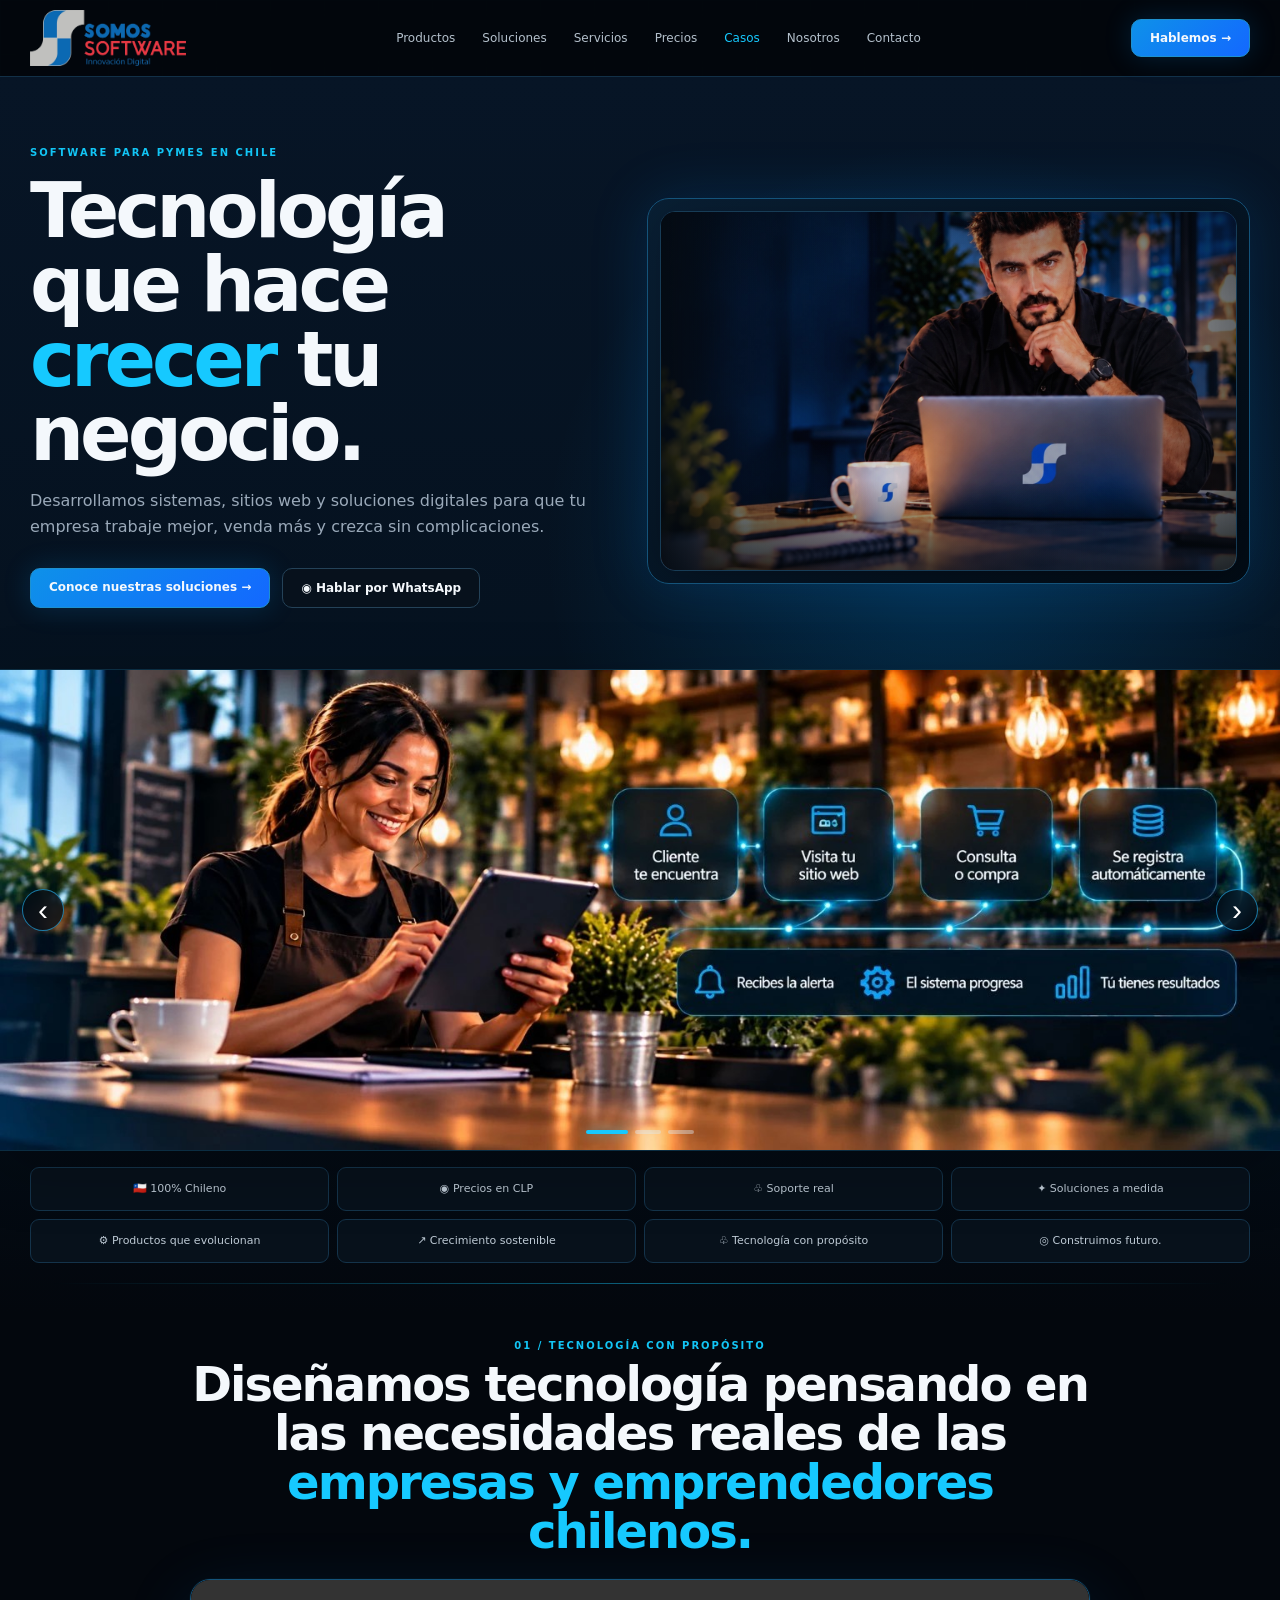
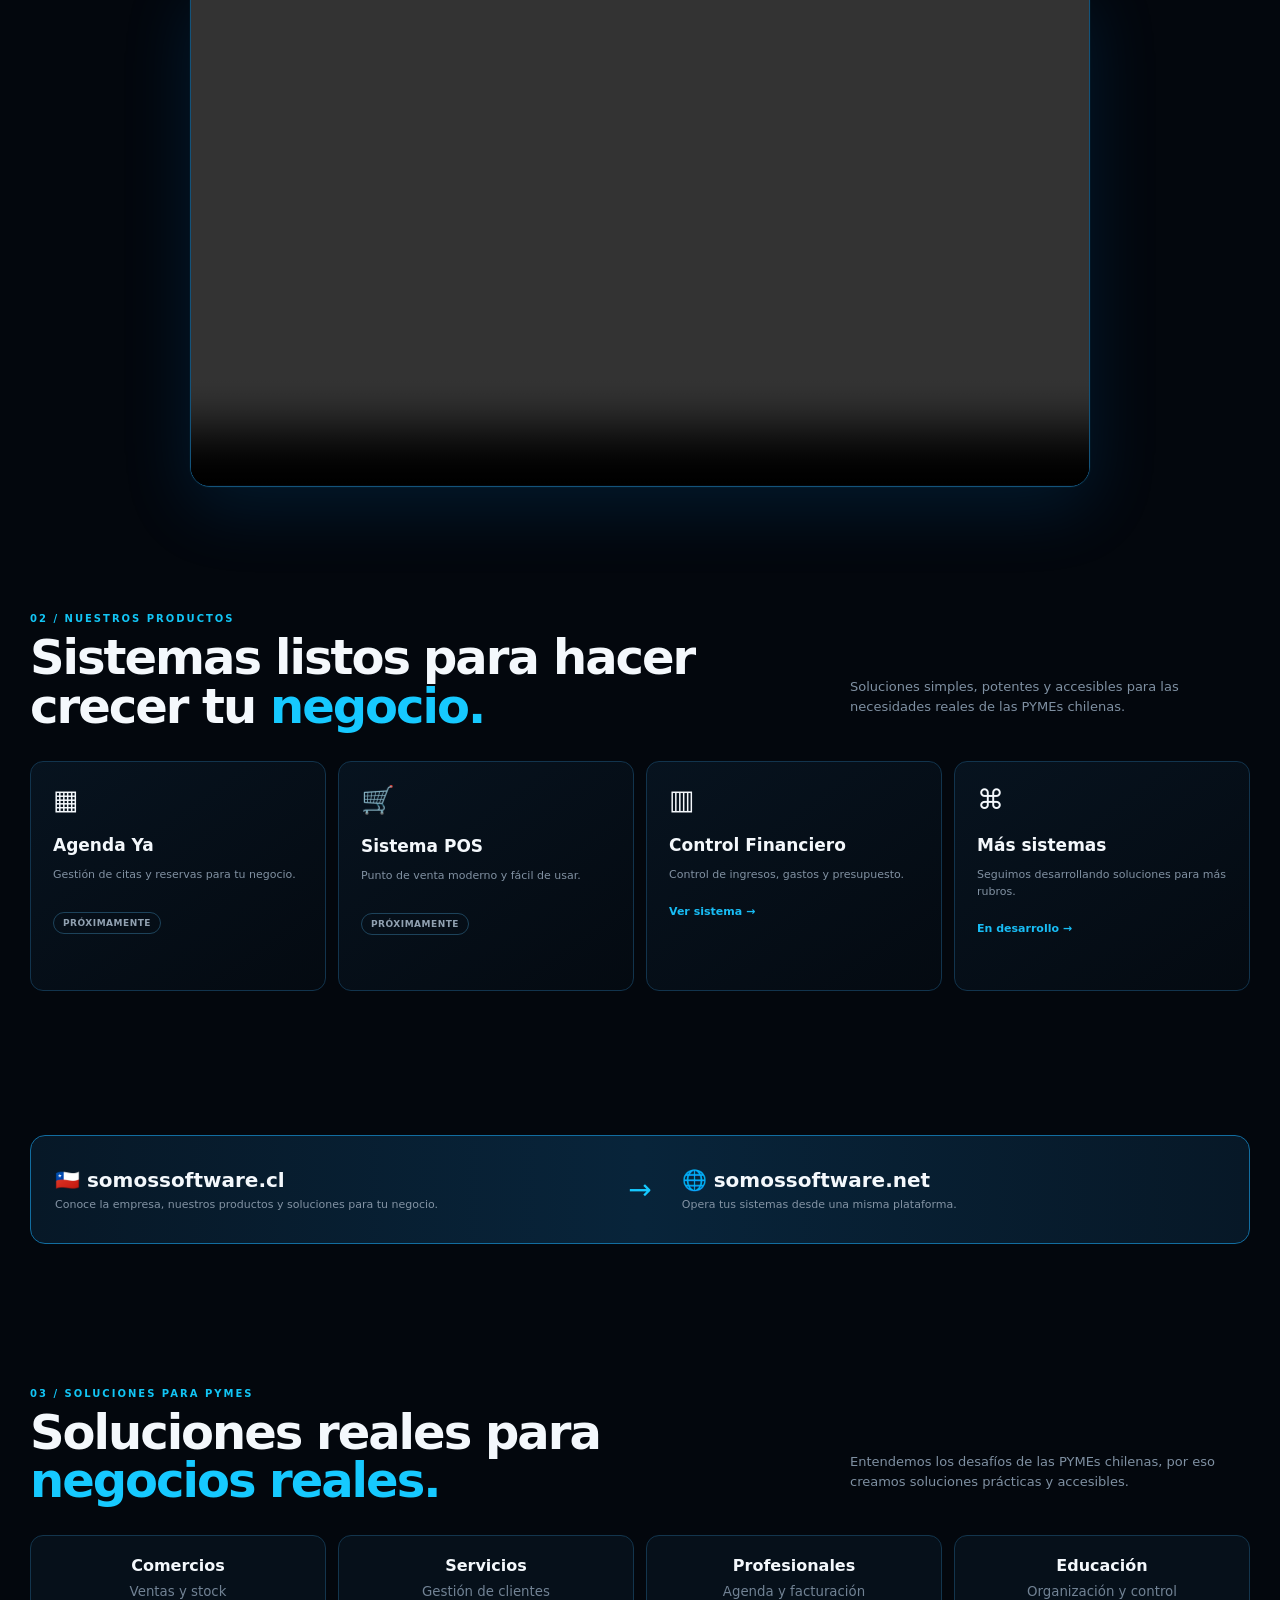
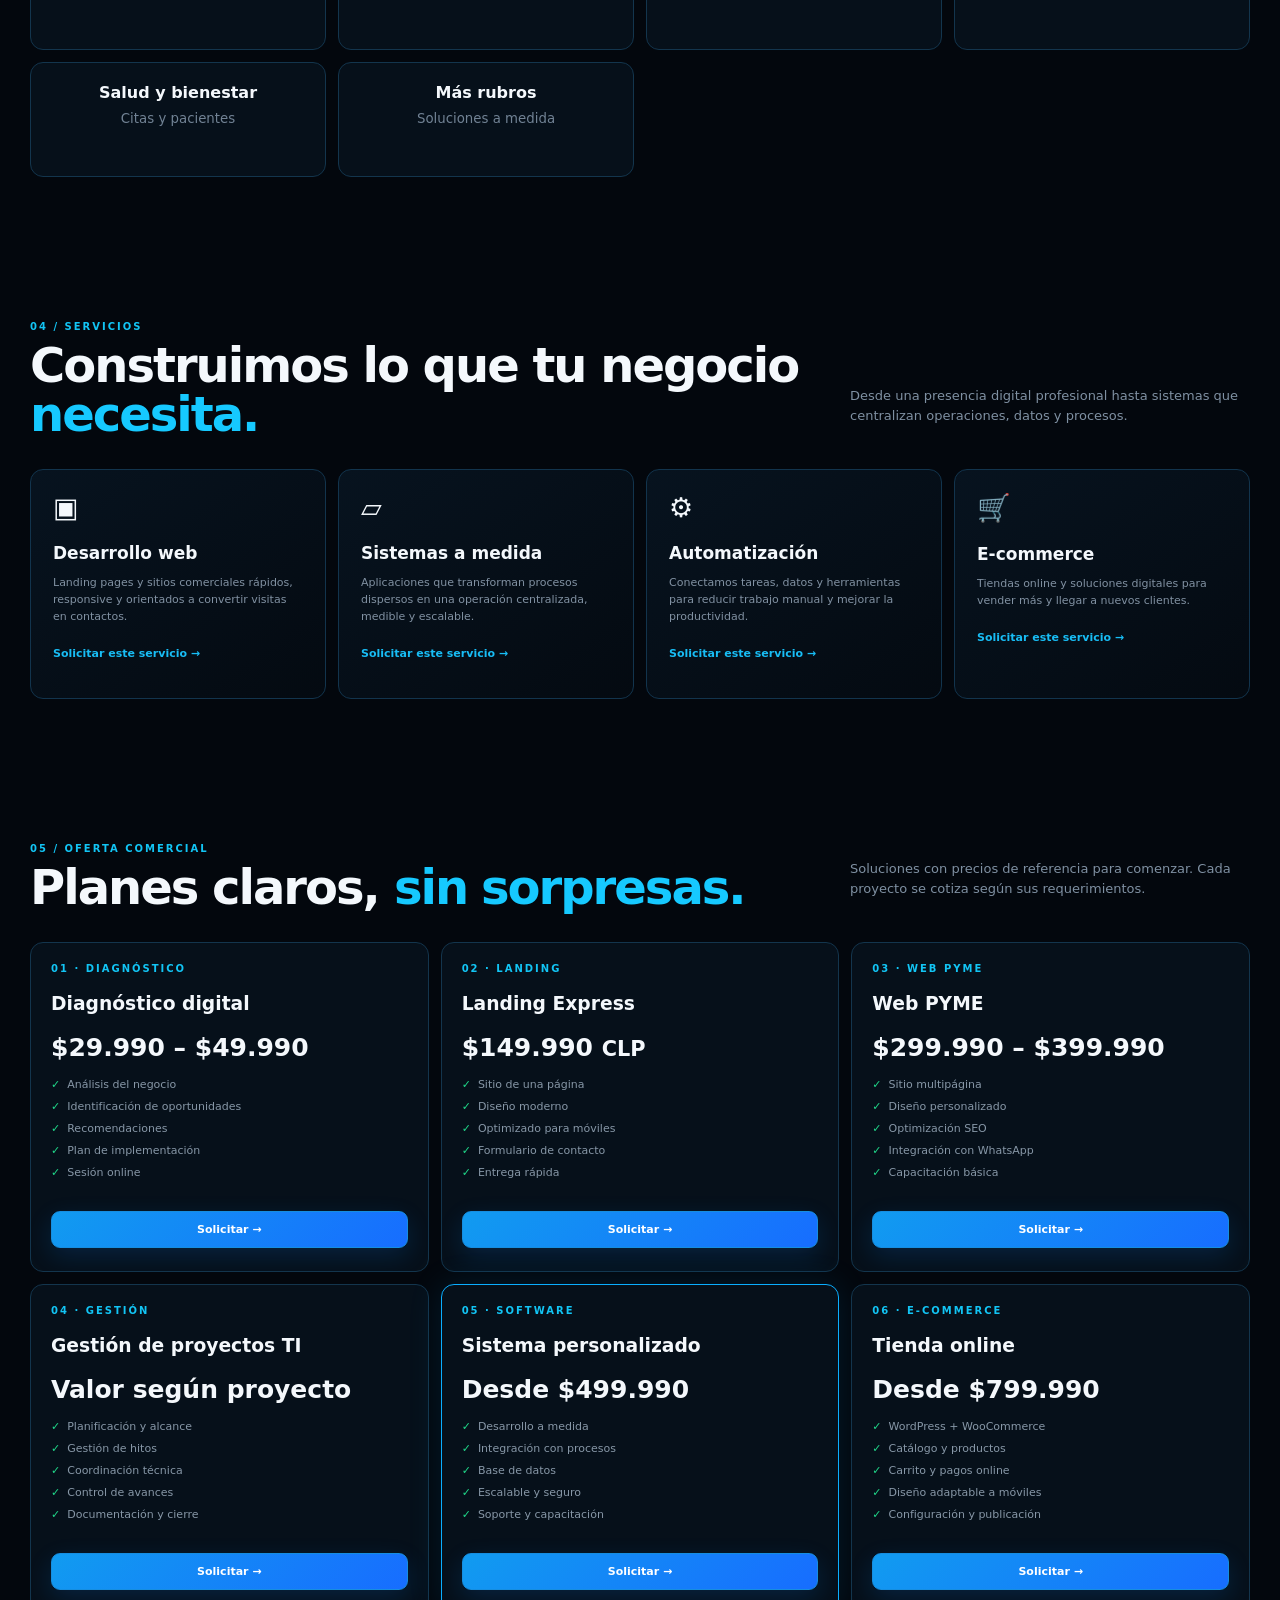
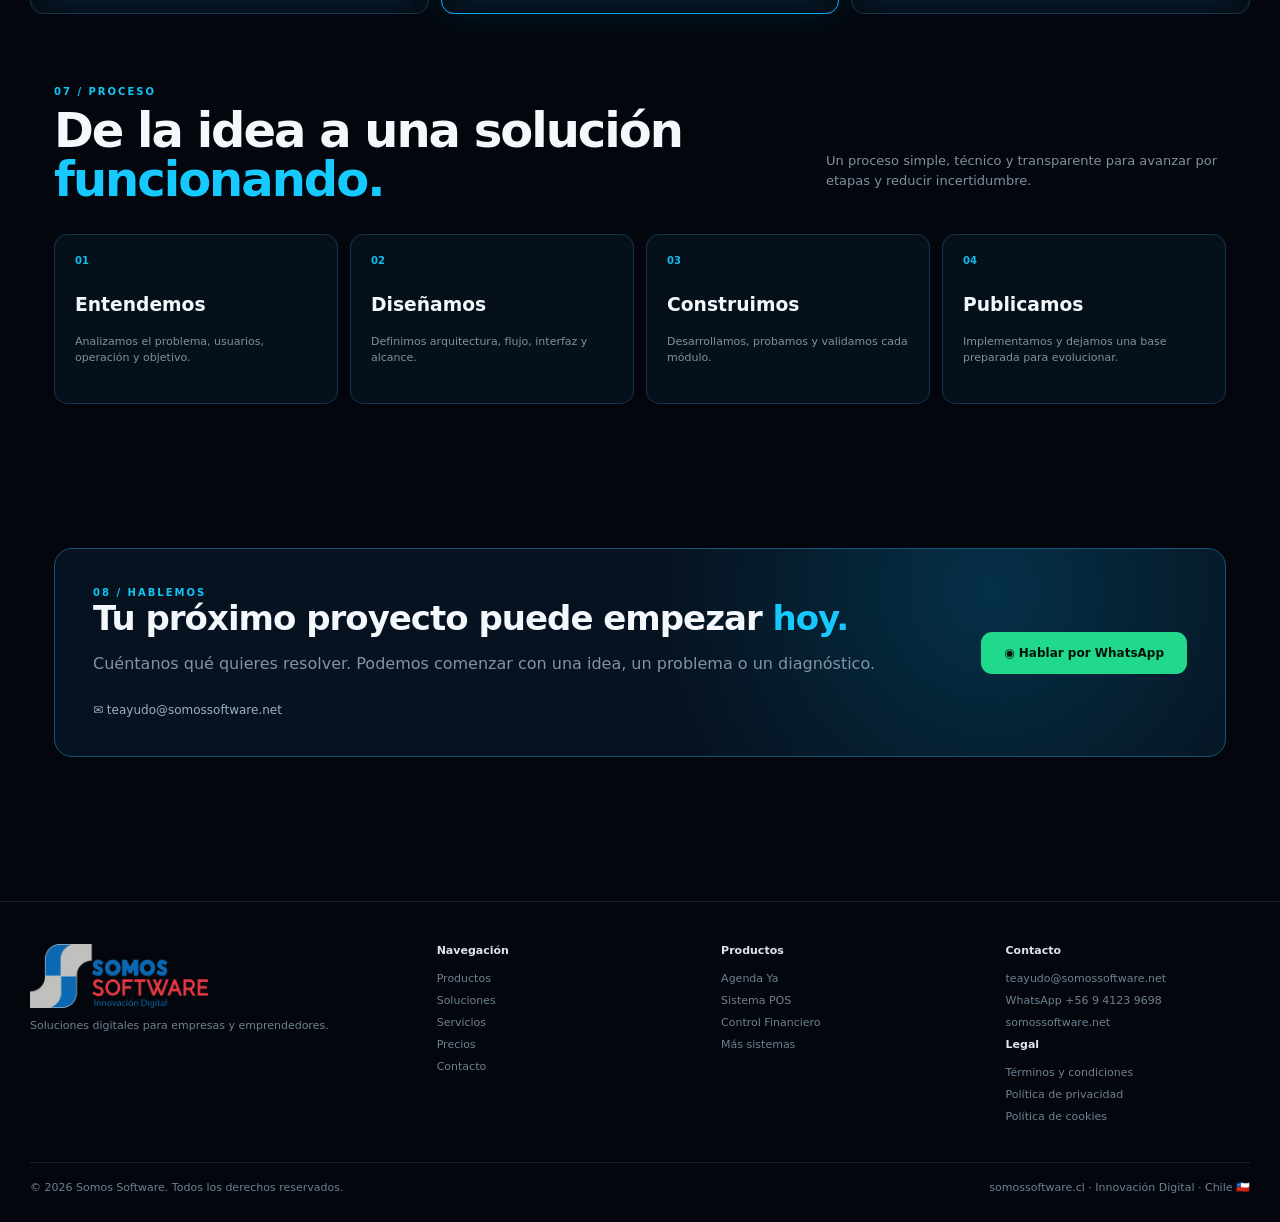
==== index.html @ 8bc07c92 "18" ====
<!doctype html>
<html lang="es">
<head>
<meta charset="utf-8">
<meta name="viewport" content="width=device-width,initial-scale=1">
<meta name="description" content="Somos Software Chile. Soluciones digitales, sistemas, desarrollo web y software a medida para PYMEs chilenas.">
<meta name="theme-color" content="#050a12">
<link rel="canonical" href="https://www.somossoftware.cl/">
<title>Somos Software · Tecnología para tu negocio</title>
<link rel="stylesheet" href="style.css">
</head>
<body>
<header class="top"><div class="wrap nav">
<a class="brand" href="#"><img class="official-logo" src="logo-somos-software.png" alt="Somos Software · Innovación Digital"></a>
<nav class="links"><a href="#productos">Productos</a><a href="#soluciones">Soluciones</a><a href="#servicios">Servicios</a><a href="#precios">Precios</a><a href="#casos">Casos</a><a href="#proceso">Nosotros</a><a href="#contacto">Contacto</a></nav>
<a class="cta" href="#contacto">Hablemos →</a></div></header>

<main>
<section class="hero">
  <div class="wrap heroGrid">
    <div>
      <div class="eyebrow">Software para PYMEs en Chile</div>
      <h1 class="motion-words">Tecnología que hace <span>crecer</span> tu negocio.</h1>
      <p>Desarrollamos sistemas, sitios web y soluciones digitales para que tu empresa trabaje mejor, venda más y crezca sin complicaciones.</p>
      <div class="actions">
        <a class="cta" href="https://www.somossoftware.net">Conoce nuestras soluciones →</a>
        <a class="ghost" href="https://wa.me/56941239698?text=Hola%20Somos%20Software,%20quiero%20conocer%20sus%20soluciones">◉ Hablar por WhatsApp</a>
      </div>
    </div>
    <div class="device hero-photo-device">
      <div class="screen hero-photo-screen">
        <img class="hero-photo" src="hero-somos-software.jpg" alt="Somos Software · innovación digital">
        <div class="hero-photo-gradient"></div>
      </div>
    </div>
  </div>

  <div class="hero-carousel" aria-label="Soluciones digitales de Somos Software">
    <div class="carousel-track">
      <article class="carousel-slide is-active">
        <img src="carousel-01.webp" alt="Flujo digital para clientes y negocios">
      </article>
      <article class="carousel-slide">
        <img src="carousel-02.webp" alt="Panel tecnológico para gestión de negocios">
      </article>
      <article class="carousel-slide">
        <img src="carousel-03.webp" alt="Gestión de negocio y control digital">
      </article>
    </div>
    <button class="carousel-control prev" type="button" aria-label="Imagen anterior">‹</button>
    <button class="carousel-control next" type="button" aria-label="Imagen siguiente">›</button>
    <div class="carousel-dots" role="tablist" aria-label="Seleccionar imagen">
      <button class="carousel-dot is-active" type="button" aria-label="Imagen 1"></button>
      <button class="carousel-dot" type="button" aria-label="Imagen 2"></button>
      <button class="carousel-dot" type="button" aria-label="Imagen 3"></button>
    </div>
  </div>

  <div class="wrap chips chips-expanded">
<div class="chip">🇨🇱 100% Chileno</div>
<div class="chip">◉ Precios en CLP</div>
<div class="chip">♧ Soporte real</div>
<div class="chip">✦ Soluciones a medida</div>
<div class="chip">⚙ Productos que evolucionan</div>
<div class="chip">↗ Crecimiento sostenible</div>
<div class="chip">♧ Tecnología con propósito</div>
<div class="chip">◎ Construimos futuro.</div>
</div></section>

<section class="video-section" id="video">
<div class="wrap">
<div class="sectionHead video-head">
<div>
<div class="label">01 / Tecnología con propósito</div>
<h2>Diseñamos tecnología pensando en las necesidades reales de las <span>empresas y emprendedores chilenos.</span></h2>
</div>
</div>
<div class="video-frame">
<video class="brand-video" controls playsinline preload="metadata">
<source src="somos-software-presentacion.mp4" type="video/mp4">
Tu navegador no soporta reproducción de video.
</video>
</div>
</div>
</section>
<section id="productos"><div class="wrap"><div class="sectionHead"><div><div class="label">02 / Nuestros productos</div><h2 class="motion-words">Sistemas listos para hacer crecer tu <span>negocio.</span></h2></div><p>Soluciones simples, potentes y accesibles para las necesidades reales de las PYMEs chilenas.</p></div>
<div class="grid4">
<div class="card"><div class="icon">▦</div><h3>Agenda Ya</h3><p>Gestión de citas y reservas para tu negocio.</p><span class="coming-soon">Próximamente</span></div>
<div class="card"><div class="icon">🛒</div><h3>Sistema POS</h3><p>Punto de venta moderno y fácil de usar.</p><span class="coming-soon">Próximamente</span></div>
<div class="card"><div class="icon">▥</div><h3>Control Financiero</h3><p>Control de ingresos, gastos y presupuesto.</p><a class="more" href="https://controlfinanciero.cl">Ver sistema →</a></div>
<div class="card"><div class="icon">⌘</div><h3>Más sistemas</h3><p>Seguimos desarrollando soluciones para más rubros.</p><span class="more">En desarrollo →</span></div>
</div></div></section>

<section><div class="wrap"><div class="bridge"><div><strong>🇨🇱 somossoftware.cl</strong><p>Conoce la empresa, nuestros productos y soluciones para tu negocio.</p></div><div class="arrow">→</div><a class="bridge-link" href="https://www.somossoftware.net" aria-label="Ir a somossoftware.net"><strong>🌐 somossoftware.net</strong><p>Opera tus sistemas desde una misma plataforma.</p></a></div></div></section>

<section id="soluciones"><div class="wrap"><div class="sectionHead"><div><div class="label">03 / Soluciones para PYMEs</div><h2 class="motion-words">Soluciones reales para <span>negocios reales.</span></h2></div><p>Entendemos los desafíos de las PYMEs chilenas, por eso creamos soluciones prácticas y accesibles.</p></div><div class="solutionGrid">
<div class="solution"><b>Comercios</b><small>Ventas y stock</small></div><div class="solution"><b>Servicios</b><small>Gestión de clientes</small></div><div class="solution"><b>Profesionales</b><small>Agenda y facturación</small></div><div class="solution"><b>Educación</b><small>Organización y control</small></div><div class="solution"><b>Salud y bienestar</b><small>Citas y pacientes</small></div><div class="solution"><b>Más rubros</b><small>Soluciones a medida</small></div></div></div></section>

<section id="servicios"><div class="wrap"><div class="sectionHead"><div><div class="label">04 / Servicios</div><h2 id="titulo-servicios" class="motion-slide-right requested-title">Construimos lo que tu negocio <span>necesita.</span></h2></div><p>Desde una presencia digital profesional hasta sistemas que centralizan operaciones, datos y procesos.</p></div><div class="grid4">
<div class="card"><div class="icon">▣</div><h3>Desarrollo web</h3><p>Landing pages y sitios comerciales rápidos, responsive y orientados a convertir visitas en contactos.</p><a class="more" href="#contacto">Solicitar este servicio →</a></div>
<div class="card"><div class="icon">▱</div><h3>Sistemas a medida</h3><p>Aplicaciones que transforman procesos dispersos en una operación centralizada, medible y escalable.</p><a class="more" href="#contacto">Solicitar este servicio →</a></div>
<div class="card"><div class="icon">⚙</div><h3>Automatización</h3><p>Conectamos tareas, datos y herramientas para reducir trabajo manual y mejorar la productividad.</p><a class="more" href="#contacto">Solicitar este servicio →</a></div>
<div class="card"><div class="icon">🛒</div><h3>E-commerce</h3><p>Tiendas online y soluciones digitales para vender más y llegar a nuevos clientes.</p><a class="more" href="#contacto">Solicitar este servicio →</a></div>
</div></div></section>

<section id="precios"><div class="wrap"><div class="sectionHead"><div><div class="label">05 / Oferta comercial</div><h2 class="motion-words">Planes claros, <span>sin sorpresas.</span></h2></div><p>Soluciones con precios de referencia para comenzar. Cada proyecto se cotiza según sus requerimientos.</p></div><div class="priceGrid">
<div class="price"><div class="label">01 · DIAGNÓSTICO</div><h3>Diagnóstico digital</h3><div class="amount">$29.990 – $49.990</div><ul><li>Análisis del negocio</li><li>Identificación de oportunidades</li><li>Recomendaciones</li><li>Plan de implementación</li><li>Sesión online</li></ul><a class="price-cta" href="https://wa.me/56941239698?text=Hola%20Somos%20Software,%20quiero%20solicitar%20un%20Diagn%C3%B3stico%20digital.">Solicitar →</a></div>
<div class="price"><div class="label">02 · LANDING</div><h3>Landing Express</h3><div class="amount">$149.990 <small>CLP</small></div><ul><li>Sitio de una página</li><li>Diseño moderno</li><li>Optimizado para móviles</li><li>Formulario de contacto</li><li>Entrega rápida</li></ul><a class="price-cta" href="https://wa.me/56941239698?text=Hola%20Somos%20Software,%20quiero%20solicitar%20una%20Landing%20Express.">Solicitar →</a></div>
<div class="price"><div class="label">03 · WEB PYME</div><h3>Web PYME</h3><div class="amount">$299.990 – $399.990</div><ul><li>Sitio multipágina</li><li>Diseño personalizado</li><li>Optimización SEO</li><li>Integración con WhatsApp</li><li>Capacitación básica</li></ul><a class="price-cta" href="https://wa.me/56941239698?text=Hola%20Somos%20Software,%20quiero%20cotizar%20una%20Web%20PYME.">Solicitar →</a></div>
<div class="price"><div class="label">04 · GESTIÓN</div><h3>Gestión de proyectos TI</h3><div class="amount">Valor según proyecto</div><ul><li>Planificación y alcance</li><li>Gestión de hitos</li><li>Coordinación técnica</li><li>Control de avances</li><li>Documentación y cierre</li></ul><a class="price-cta" href="https://wa.me/56941239698?text=Hola%20Somos%20Software,%20quiero%20cotizar%20Gesti%C3%B3n%20de%20proyectos%20TI.">Solicitar →</a></div>
<div class="price featured"><div class="label">05 · SOFTWARE</div><h3>Sistema personalizado</h3><div class="amount">Desde $499.990</div><ul><li>Desarrollo a medida</li><li>Integración con procesos</li><li>Base de datos</li><li>Escalable y seguro</li><li>Soporte y capacitación</li></ul><a class="price-cta" href="https://wa.me/56941239698?text=Hola%20Somos%20Software,%20quiero%20cotizar%20un%20Sistema%20personalizado.">Solicitar →</a></div>
<div class="price"><div class="label">06 · E-COMMERCE</div><h3>Tienda online</h3><div class="amount">Desde $799.990</div><ul><li>WordPress + WooCommerce</li><li>Catálogo y productos</li><li>Carrito y pagos online</li><li>Diseño adaptable a móviles</li><li>Configuración y publicación</li></ul><a class="price-cta" href="https://wa.me/56941239698?text=Hola%20Somos%20Software,%20quiero%20cotizar%20una%20Tienda%20online%20con%20WooCommerce.">Solicitar →</a></div>
</div>

<section id="casos" class="cases-hidden" aria-hidden="true"><div class="wrap"><div class="sectionHead"><div><div class="label">06 / Casos de uso</div><h2>Historias de negocios que ya <span>avanzan.</span></h2></div><p>Ejemplos de cómo nuestras soluciones pueden adaptarse a operaciones reales.</p></div><div class="caseGrid">
<div class="case"><div class="photo">✂️</div><div><b>Salón de belleza</b><p>Agenda, reservas y gestión de clientes en una sola experiencia.</p></div></div>
<div class="case"><div class="photo">🛒</div><div><b>Minimarket</b><p>Control de ventas, productos y operación diaria.</p></div></div>
<div class="case"><div class="photo">📊</div><div><b>Servicios técnicos</b><p>Ingresos, gastos y seguimiento de la operación.</p></div></div>
<div class="case"><div class="photo">💻</div><div><b>Emprendimiento</b><p>Presencia digital y herramientas para crecer.</p></div></div>
</div></div></section>

<section id="proceso"><div class="wrap"><div class="sectionHead"><div><div class="label">07 / Proceso</div><h2 id="titulo-proceso" class="motion-slide-right requested-title">De la idea a una solución <span>funcionando.</span></h2></div><p>Un proceso simple, técnico y transparente para avanzar por etapas y reducir incertidumbre.</p></div><div class="processGrid">
<div class="process"><div class="num">01</div><h3>Entendemos</h3><p>Analizamos el problema, usuarios, operación y objetivo.</p></div><div class="process"><div class="num">02</div><h3>Diseñamos</h3><p>Definimos arquitectura, flujo, interfaz y alcance.</p></div><div class="process"><div class="num">03</div><h3>Construimos</h3><p>Desarrollamos, probamos y validamos cada módulo.</p></div><div class="process"><div class="num">04</div><h3>Publicamos</h3><p>Implementamos y dejamos una base preparada para evolucionar.</p></div>
</div></div></section>

<section id="contacto"><div class="wrap"><div class="final"><div><div class="label">08 / Hablemos</div><h2>Tu próximo proyecto puede empezar <span>hoy.</span></h2><p style="color:#8293a5">Cuéntanos qué quieres resolver. Podemos comenzar con una idea, un problema o un diagnóstico.</p><a class="contact-email" href="mailto:teayudo@somossoftware.net">✉ teayudo@somossoftware.net</a></div><a class="wa" href="https://wa.me/56941239698?text=Hola%20Somos%20Software,%20quiero%20conocer%20sus%20soluciones">◉ Hablar por WhatsApp</a></div></div></section>
</main>

<footer><div class="wrap"><div class="foot"><div><div class="brand"><img class="official-logo footer-logo" src="logo-somos-software.png" alt="Somos Software · Innovación Digital"></div><p>Soluciones digitales para empresas y emprendedores.</p></div><div><h4>Navegación</h4><a href="#productos">Productos</a><a href="#soluciones">Soluciones</a><a href="#servicios">Servicios</a><a href="#precios">Precios</a><a href="#contacto">Contacto</a></div><div><h4>Productos</h4><a href="#">Agenda Ya</a><a href="#">Sistema POS</a><a href="#">Control Financiero</a><a href="#">Más sistemas</a></div><div><h4>Contacto</h4><a href="mailto:teayudo@somossoftware.net">teayudo@somossoftware.net</a><a href="https://wa.me/56941239698?text=Hola%20Somos%20Software,%20quiero%20conocer%20sus%20soluciones">WhatsApp +56 9 4123 9698</a><a href="https://www.somossoftware.net" target="_blank" rel="noopener noreferrer" aria-label="Abrir somossoftware.net">somossoftware.net</a><h4>Legal</h4><a href="#">Términos y condiciones</a><a href="#">Política de privacidad</a><a href="#">Política de cookies</a></div></div><div class="copy"><span>© 2026 Somos Software. Todos los derechos reservados.</span><span>somossoftware.cl · Innovación Digital · Chile 🇨🇱</span></div></div></footer>
<script src="main.js"></script>
</body>
</html>
---- style.css ----
:root{--bg:#03070d;--panel:#07111d;--panel2:#0a1725;--line:#12304a;--text:#f4f8fc;--muted:#8b9aab;--cyan:#16c9ff;--blue:#167dff;--green:#20d98a;--pink:#ff3e73;--purple:#8b5cf6;--max:1220px}
*{box-sizing:border-box}html{scroll-behavior:smooth}body{margin:0;background:var(--bg);color:var(--text);font-family:Inter,ui-sans-serif,system-ui,-apple-system,BlinkMacSystemFont,"Segoe UI",sans-serif}
body:before{content:"";position:fixed;inset:0;pointer-events:none;background-image:linear-gradient(rgba(25,113,165,.045) 1px,transparent 1px),linear-gradient(90deg,rgba(25,113,165,.045) 1px,transparent 1px);background-size:54px 54px;mask-image:linear-gradient(to bottom,#000,transparent 88%);z-index:-1}
a{color:inherit;text-decoration:none}.wrap{width:min(calc(100% - 48px),var(--max));margin:auto}.top{position:sticky;top:0;z-index:20;background:rgba(3,7,13,.88);backdrop-filter:blur(18px);border-bottom:1px solid #123047}
.nav{height:76px;display:flex;align-items:center;justify-content:space-between;gap:24px}.brand{display:flex;align-items:center;gap:10px;font-weight:900;letter-spacing:-.5px}.mark{width:42px;height:42px;border:1px solid #1979b1;border-radius:9px;display:grid;place-items:center;color:var(--cyan);font-size:23px;font-weight:950;box-shadow:0 0 28px rgba(0,180,255,.12)}.brand small{display:block;color:#159ed0;font-size:8px;letter-spacing:1px}.links{display:flex;gap:27px;font-size:12px;color:#b4c0cc}.links a:hover{color:#fff}.cta{padding:11px 18px;border-radius:10px;border:1px solid #1e91cf;background:linear-gradient(135deg,#0e91e9,#1368ff);font-size:12px;font-weight:800;box-shadow:0 0 28px rgba(16,153,255,.18)}
.hero{padding:70px 0 28px;background:radial-gradient(circle at 74% 38%,rgba(0,157,255,.22),transparent 33%),linear-gradient(180deg,#071526,#04101c 72%,#03070d)}
.heroGrid{display:grid;grid-template-columns:1fr 1.05fr;gap:42px;align-items:center}.eyebrow,.label{color:#12c5f5;font-size:10px;font-weight:900;letter-spacing:2px;text-transform:uppercase}.hero h1{font-size:clamp(45px,6vw,76px);line-height:.98;letter-spacing:-4px;margin:16px 0}.hero h1 span,h2 span{color:var(--cyan)}.hero p{color:#9aa9b9;max-width:570px;font-size:16px;line-height:1.65}.actions{display:flex;gap:12px;margin:27px 0}.ghost{padding:12px 18px;border:1px solid #244258;border-radius:10px;font-size:12px;font-weight:800;background:#07111c}.device{position:relative;border:1px solid #14537a;border-radius:22px;background:linear-gradient(145deg,#091b2d,#02070d);padding:12px;box-shadow:0 0 60px rgba(0,145,255,.16),inset 0 0 50px rgba(15,150,255,.05)}.screen{min-height:360px;border-radius:15px;border:1px solid #173c56;background:radial-gradient(circle at 70% 20%,#143d65,#07111b 45%,#04090f);padding:24px}.dash{display:grid;grid-template-columns:repeat(3,1fr);gap:10px}.stat{height:80px;border:1px solid #16425e;border-radius:10px;padding:12px;background:#07121f}.stat b{font-size:18px}.chart{height:190px;margin-top:12px;border:1px solid #16425e;border-radius:10px;background:linear-gradient(170deg,rgba(15,132,255,.15),transparent),repeating-linear-gradient(0deg,transparent 0 34px,#12314a 35px)}.chips{display:flex;gap:10px;flex-wrap:wrap;margin-top:22px}.chip{border:1px solid #14334a;background:#07111b;padding:12px 15px;border-radius:9px;font-size:11px;color:#bdc9d4}
section{padding:72px 0}.sectionHead{display:flex;justify-content:space-between;gap:30px;align-items:end;margin-bottom:30px}.sectionHead h2{font-size:clamp(30px,4vw,48px);line-height:1.02;letter-spacing:-2px;margin:9px 0 0}.sectionHead p{max-width:400px;color:#7f90a2;font-size:13px;line-height:1.55}
.grid4{display:grid;grid-template-columns:repeat(4,1fr);gap:12px}.card{border:1px solid #12344d;background:linear-gradient(145deg,#07131f,#040a11);border-radius:13px;padding:22px;min-height:230px;transition:.25s}.card:hover{transform:translateY(-3px);border-color:#1688c2;box-shadow:0 15px 50px rgba(0,120,220,.09)}.icon{font-size:27px;margin-bottom:20px}.card h3{font-size:17px;margin:0 0 8px}.card p{font-size:11px;line-height:1.55;color:#8191a2}.more{color:#18bdf5;font-size:11px;font-weight:800;margin-top:22px;display:block}.bridge{border:1px solid #126da0;border-radius:15px;padding:24px;background:linear-gradient(90deg,#071827,#08243a,#071827);display:grid;grid-template-columns:1fr auto 1fr;gap:20px;align-items:center}.bridge strong{font-size:20px}.bridge p{color:#8393a4;font-size:11px;margin:6px 0 0}.arrow{font-size:28px;color:#16c9ff}
.solutionGrid,.priceGrid,.caseGrid,.processGrid{display:grid;grid-template-columns:repeat(4,1fr);gap:12px}.solution,.price,.case,.process{border:1px solid #13354d;border-radius:13px;background:#06101a;padding:20px}.solution{text-align:center;min-height:115px}.solution b{display:block;margin-bottom:6px}.solution small{color:#718294}.price{min-height:330px}.price.featured{border-color:#0aaeff;box-shadow:0 0 35px rgba(0,174,255,.12)}.price .amount{font-size:25px;font-weight:900;margin:12px 0}.price ul{padding:0;list-style:none;color:#8797a7;font-size:11px;line-height:2}.price li:before{content:"✓";color:#20d98a;margin-right:7px}.case{padding:0;overflow:hidden}.case .photo{height:135px;background:linear-gradient(135deg,#15395a,#06101a);display:grid;place-items:center;font-size:35px}.case div:last-child{padding:16px}.case p{font-size:11px;color:#8797a7}.processGrid{grid-template-columns:repeat(4,1fr)}.process{min-height:170px}.num{color:#13bde9;font-size:10px;font-weight:900}.process h3{margin-top:28px}.process p{color:#8190a0;font-size:11px;line-height:1.5}.final{border:1px solid #155579;border-radius:18px;padding:38px;background:radial-gradient(circle at 80% 20%,rgba(0,185,255,.18),transparent 35%),#06121f;display:flex;align-items:center;justify-content:space-between;gap:30px}.final h2{margin:0;font-size:34px;letter-spacing:-1px}.wa{background:#20d98a;color:#03120b;padding:14px 23px;border-radius:11px;font-weight:900;font-size:12px;white-space:nowrap}
footer{border-top:1px solid #102538;padding:42px 0 28px;color:#6f8092;font-size:11px}.foot{display:grid;grid-template-columns:1.5fr 1fr 1fr 1fr;gap:40px}.foot h4{color:#dce5ed;margin:0 0 15px}.foot a{display:block;margin:9px 0}.copy{border-top:1px solid #0f2233;margin-top:30px;padding-top:18px;display:flex;justify-content:space-between}
@media(max-width:900px){.links{display:none}.heroGrid{grid-template-columns:1fr}.grid4,.solutionGrid,.priceGrid,.caseGrid,.processGrid{grid-template-columns:repeat(2,1fr)}.bridge{grid-template-columns:1fr;text-align:center}.arrow{transform:rotate(90deg)}.foot{grid-template-columns:1fr 1fr}.final{flex-direction:column;align-items:flex-start}}
@media(max-width:560px){.wrap{width:min(calc(100% - 28px),var(--max))}.nav{height:65px}.hero{padding-top:45px}.hero h1{font-size:46px;letter-spacing:-2.5px}.actions{flex-direction:column}.grid4,.solutionGrid,.priceGrid,.caseGrid,.processGrid{grid-template-columns:1fr}.sectionHead{display:block}.sectionHead p{margin-top:16px}.screen{min-height:270px;padding:14px}.dash{grid-template-columns:1fr}.stat{height:65px}.chart{height:120px}.foot{grid-template-columns:1fr}.copy{display:block}.copy span{display:block;margin-top:8px}}

.links a{transition:color .2s ease}
.links a.active{color:#16c9ff}
.reveal{opacity:0;transform:translateY(14px);transition:opacity .55s ease,transform .55s ease}
.reveal.is-visible{opacity:1;transform:none}
@media (prefers-reduced-motion:reduce){
  html{scroll-behavior:auto}
  .reveal{opacity:1;transform:none;transition:none}
}

/* --- Official Somos Software identity assets --- */
.official-logo{
  display:block;
  width:156px;
  height:56px;
  object-fit:contain;
  object-position:left center;
}
.footer-logo{
  width:178px;
  height:64px;
}
.hero-photo-device{
  overflow:hidden;
}
.hero-photo-screen{
  position:relative;
  min-height:360px;
  padding:0 !important;
  overflow:hidden;
  background:#06111d;
}
.hero-photo{
  position:absolute;
  inset:0;
  width:100%;
  height:100%;
  object-fit:cover;
  object-position:center center;
  display:block;
  filter:saturate(.96) contrast(.98) brightness(.84);
  transform:scale(1.015);
}
.hero-photo-gradient{
  position:absolute;
  inset:0;
  pointer-events:none;
  background:
    linear-gradient(90deg, rgba(4,10,17,.92) 0%, rgba(4,10,17,.35) 14%, rgba(4,10,17,0) 38%, rgba(4,10,17,.05) 72%, rgba(4,10,17,.55) 100%),
    linear-gradient(180deg, rgba(3,8,14,.35) 0%, transparent 24%, transparent 75%, rgba(3,8,14,.72) 100%);
}
.contact-email{
  display:inline-block;
  margin-top:14px;
  color:#9bb0c2;
  font-size:12px;
}
.cases-hidden{
  display:none !important;
}
.priceGrid{
  grid-template-columns:repeat(5,1fr);
}
@media(max-width:1100px){
  .priceGrid{grid-template-columns:repeat(3,1fr)}
}
@media(max-width:900px){
  .priceGrid{grid-template-columns:repeat(2,1fr)}
}
@media(max-width:560px){
  .official-logo{width:132px;height:48px}
  .footer-logo{width:170px;height:60px}
  .hero-photo-screen{min-height:310px}
  .priceGrid{grid-template-columns:1fr}
}

/* V1.4 — remove obsolete empty hero artifact; commercial chips remain intact */
.hero > .wrap.heroGrid > .device:not(.hero-photo-device),
.heroGrid > .device:not(.hero-photo-device) {
  display: none !important;
}

/* V1.5 — Full-width technology carousel */
.hero-carousel{
  position:relative;
  width:100%;
  margin:34px 0 0;
  overflow:hidden;
  background:#03080e;
  border-top:1px solid rgba(21,91,130,.45);
  border-bottom:1px solid rgba(21,91,130,.45);
  box-shadow:0 18px 60px rgba(0,0,0,.22);
}
.carousel-track{
  position:relative;
  width:100%;
  aspect-ratio:1536 / 576;
  overflow:hidden;
}
.carousel-slide{
  position:absolute;
  inset:0;
  opacity:0;
  visibility:hidden;
  transition:opacity .65s ease;
}
.carousel-slide.is-active{
  opacity:1;
  visibility:visible;
}
.carousel-slide img{
  display:block;
  width:100%;
  height:100%;
  object-fit:contain;
  object-position:center;
}
.carousel-control{
  position:absolute;
  top:50%;
  transform:translateY(-50%);
  z-index:3;
  width:42px;
  height:42px;
  border:1px solid rgba(38,178,241,.65);
  border-radius:50%;
  background:rgba(3,10,18,.72);
  color:#fff;
  font-size:30px;
  line-height:1;
  cursor:pointer;
  backdrop-filter:blur(10px);
}
.carousel-control:hover{background:rgba(10,112,173,.7);border-color:#16c9ff}
.carousel-control.prev{left:22px}
.carousel-control.next{right:22px}
.carousel-dots{
  position:absolute;
  left:50%;
  bottom:16px;
  transform:translateX(-50%);
  display:flex;
  gap:7px;
  z-index:4;
}
.carousel-dot{
  width:26px;
  height:4px;
  padding:0;
  border:0;
  border-radius:5px;
  background:rgba(220,235,245,.42);
  cursor:pointer;
  transition:.25s ease;
}
.carousel-dot.is-active{width:42px;background:#16c9ff;box-shadow:0 0 12px rgba(22,201,255,.55)}
.hero .chips{margin-top:16px}
@media(max-width:560px){
  .hero-carousel{margin-top:24px}
  .carousel-track{aspect-ratio:1536 / 576}
  .carousel-control{width:34px;height:34px;font-size:24px}
  .carousel-control.prev{left:10px}
  .carousel-control.next{right:10px}
  .carousel-dots{bottom:8px}
  .carousel-dot{width:18px;height:3px}
  .carousel-dot.is-active{width:30px}
}

/* V1.6 — propuesta de valor, video y oferta comercial */
.chips-expanded{display:grid;grid-template-columns:repeat(4,1fr);gap:8px}
.chips-expanded .chip{min-height:44px;display:flex;align-items:center;justify-content:center;text-align:center;white-space:nowrap}
.video-section{padding-top:28px;padding-bottom:54px}
.video-head{justify-content:center;text-align:center;margin-bottom:24px}
.video-head h2{max-width:900px;margin-left:auto;margin-right:auto}
.video-frame{width:min(75%,900px);margin:0 auto;border:1px solid #14537a;border-radius:20px;overflow:hidden;background:#02070d;box-shadow:0 20px 70px rgba(0,125,220,.16),0 0 0 1px rgba(22,201,255,.04)}
.brand-video{display:block;width:100%;aspect-ratio:16/9;height:auto;object-fit:cover;background:#02070d}
.coming-soon{display:inline-block;margin-top:18px;padding:5px 9px;border:1px solid #1d435b;border-radius:999px;color:#91a1b1;font-size:9px;font-weight:800;letter-spacing:.5px;text-transform:uppercase}
.priceGrid{grid-template-columns:repeat(3,1fr)}
.price-cta{display:inline-flex;align-items:center;justify-content:center;width:100%;margin-top:16px;padding:11px 14px;border-radius:9px;border:1px solid #168ee0;background:linear-gradient(135deg,#119bf0,#176dff);color:#fff;font-size:11px;font-weight:900;box-shadow:0 8px 24px rgba(12,130,255,.16);transition:transform .2s ease,filter .2s ease,box-shadow .2s ease}
.price-cta:hover{transform:translateY(-1px);filter:brightness(1.08);box-shadow:0 12px 28px rgba(12,130,255,.24)}
@media(max-width:900px){.chips-expanded{grid-template-columns:repeat(2,1fr)}.video-frame{width:100%}.priceGrid{grid-template-columns:repeat(2,1fr)}}
@media(max-width:560px){.chips-expanded{grid-template-columns:repeat(2,1fr)}.chips-expanded .chip{font-size:10px;padding:9px 7px;white-space:normal}.video-frame{width:100%;border-radius:15px}.priceGrid{grid-template-columns:1fr}}

/* V1.7 — ecosystem bridge + premium motion system */
.network-section{padding:34px 0}
.network-bridge{display:grid;grid-template-columns:minmax(150px,1.15fr) 42px minmax(92px,.7fr) 42px minmax(92px,.7fr) 42px minmax(170px,1.25fr);align-items:center;gap:0;text-align:left;padding:22px 24px;}
.network-node,.social-node{color:#fff;text-decoration:none;transition:transform .25s ease,border-color .25s ease,background .25s ease,box-shadow .25s ease}
.network-node{min-height:78px;display:flex;flex-direction:column;justify-content:center}
.network-node strong{font-size:15px;letter-spacing:-.2px}
.network-node p{margin:7px 0 0;color:#8194a7;font-size:10px;line-height:1.45}
.social-node{display:flex;flex-direction:column;align-items:center;justify-content:center;gap:7px;min-height:78px;border:1px solid rgba(38,120,165,.32);border-radius:14px;background:rgba(4,15,25,.48);}
.social-node strong{font-size:9px;color:#9fb2c3}
.social-icon{display:grid;place-items:center;width:31px;height:31px;border:1px solid rgba(22,201,255,.5);border-radius:9px;color:#16c9ff;font-weight:900;font-size:20px;line-height:1}
.instagram-icon{font-size:23px}
.network-arrow{display:grid;place-items:center;color:#16c9ff;font-size:22px;text-shadow:0 0 12px rgba(22,201,255,.45);animation:arrowPulse 2.4s ease-in-out infinite}
.network-node:hover,.social-node:hover{transform:translateY(-3px);color:#16c9ff}
.social-node:hover{border-color:#16c9ff;box-shadow:0 0 28px rgba(22,201,255,.12)}
.hero-status{position:relative;display:flex;align-items:center;gap:7px;flex-wrap:wrap}
.live-dot{width:6px;height:6px;border-radius:50%;background:#20e58b;box-shadow:0 0 12px #20e58b;animation:livePulse 1.8s ease-in-out infinite}
.system-live{margin-left:auto;color:#4d728b;font-size:8px;letter-spacing:1.8px}
.hero:after{content:"";display:block;width:92%;height:1px;margin:20px auto 0;background:linear-gradient(90deg,transparent,#16c9ff,transparent);opacity:.45;animation:techLine 3.2s ease-in-out infinite}
/* Kinetic typography */
.kinetic-word{display:inline-block;opacity:0;filter:blur(10px);transform:translate3d(0,30px,0) scale(.985);animation:wordImpact .72s cubic-bezier(.16,1.28,.32,1) forwards}
.kinetic-word.impact{color:#16c9ff;text-shadow:0 0 20px rgba(22,201,255,.25)}
/* contextual card depth */
.card,.solution,.price,.bridge{--mx:50%;--my:50%;position:relative;overflow:hidden}
.card:after,.solution:after,.price:after{content:"";position:absolute;inset:-1px;background:radial-gradient(circle at var(--mx) var(--my),rgba(22,201,255,.14),transparent 28%);opacity:0;transition:opacity .25s ease;pointer-events:none}
.card:hover:after,.solution:hover:after,.price:hover:after{opacity:1}
.card:hover,.solution:hover,.price:hover{transform:translateY(-3px)}
.scroll-stage{--stage-progress:0}
.scroll-stage .sectionHead{transform:translateY(calc((.5 - var(--stage-progress))*8px));transition:transform .35s ease}
@keyframes wordImpact{0%{opacity:0;filter:blur(10px);transform:translate3d(0,30px,0) scale(.985)}65%{opacity:1;filter:blur(0);transform:translate3d(0,-3px,0) scale(1.012)}100%{opacity:1;filter:blur(0);transform:none}}
@keyframes livePulse{50%{opacity:.42;transform:scale(.72)}}
@keyframes techLine{0%,100%{opacity:.22;transform:scaleX(.72)}50%{opacity:.8;transform:scaleX(1)}}
@keyframes arrowPulse{0%,100%{opacity:.45;transform:translateX(0)}50%{opacity:1;transform:translateX(4px)}}
@media(max-width:900px){.network-bridge{grid-template-columns:1fr 28px 1fr 28px 1fr 28px 1fr;padding:18px 12px}.network-node strong{font-size:11px}.network-node p{font-size:8px}.social-node{min-height:70px}.system-live{width:100%;margin-left:0}.hero:after{width:100%}}
@media(max-width:560px){.network-section{padding:22px 0}.network-bridge{grid-template-columns:1fr 18px 1fr 18px 1fr 18px 1fr;gap:2px;padding:13px 8px}.network-node{text-align:center;align-items:center;min-height:66px}.network-node strong{font-size:8.5px}.network-node p{display:none}.social-node{min-height:64px;border-radius:10px}.social-node strong{font-size:7px}.social-icon{width:27px;height:27px;font-size:17px}.network-arrow{font-size:15px}.system-live{font-size:7px}.kinetic-word{animation-duration:.62s}}
@media(prefers-reduced-motion:reduce){.kinetic-word{opacity:1;filter:none;transform:none;animation:none}.live-dot,.network-arrow,.hero:after{animation:none}.card:hover,.solution:hover,.price:hover{transform:none}}

/* V1.8 — cinematic phrase animations requested for the commercial narrative */
.motion-words.motion-ready .motion-word{
  display:inline-block;
  opacity:0;
  filter:blur(12px);
  transform:translate3d(0,34px,0) scale(.965);
  transform-origin:center bottom;
  will-change:opacity,transform,filter;
}
.motion-words .motion-word{
  color:inherit;
}
.motion-words.is-visible .motion-word{
  animation:cinematicWord .78s cubic-bezier(.16,1.18,.3,1) forwards;
  animation-delay:calc(.05s + (var(--word-index) * .15s));
}
.motion-slide-right.motion-ready{
  opacity:0;
  filter:blur(7px);
  transform:translate3d(100vw,0,0);
  will-change:opacity,transform,filter;
}
.motion-slide-right.is-visible{
  animation:cinematicSlideRight 1.18s cubic-bezier(.18,.92,.25,1) forwards;
}
#servicios .sectionHead > div:first-child,
#proceso .sectionHead > div:first-child{
  overflow:hidden;
}
@keyframes cinematicWord{
  0%{opacity:0;filter:blur(12px);transform:translate3d(0,34px,0) scale(.965)}
  58%{opacity:1;filter:blur(0);transform:translate3d(0,-4px,0) scale(1.025)}
  78%{transform:translate3d(0,1px,0) scale(.998)}
  100%{opacity:1;filter:blur(0);transform:translate3d(0,0,0) scale(1)}
}
@keyframes cinematicSlideRight{
  0%{opacity:0;filter:blur(7px);transform:translate3d(100vw,0,0)}
  68%{opacity:1;filter:blur(0);transform:translate3d(-2.2%,0,0)}
  84%{transform:translate3d(.6%,0,0)}
  100%{opacity:1;filter:blur(0);transform:translate3d(0,0,0)}
}
@media(max-width:560px){
  .motion-words.is-visible .motion-word{animation-duration:.68s;animation-delay:calc(.03s + (var(--word-index) * .13s))}
  .motion-slide-right.is-visible{animation-duration:1s}
}
@media(prefers-reduced-motion:reduce){
  .motion-words.motion-ready .motion-word,
  .motion-slide-right.motion-ready{opacity:1;filter:none;transform:none;animation:none}
}



/* V1.10 — requested section titles: restored and kept visible after their scroll reveal. */
.requested-title{
  display:block;
  min-height:1.15em;
  overflow:visible;
}
.requested-title.is-visible{
  will-change:transform,opacity,filter;
}

/* V1.9 — cinematic scroll-triggered motion + hero media entrance + clickable .NET */
/* Slower sequential words: each phrase begins only when its heading reaches the viewport. */
.motion-words.motion-ready .motion-word{
  opacity:0;
  filter:blur(15px);
  transform:translate3d(0,42px,0) scale(.955);
}
.motion-words.is-visible .motion-word{
  animation:cinematicWordSlow 1.08s cubic-bezier(.16,1.12,.28,1) forwards;
  animation-delay:calc(.10s + (var(--word-index) * .30s));
}

/* Full phrase enters from the right only when its section is reached. */
.motion-slide-right.motion-ready{
  /* Keep the heading inside the viewport so IntersectionObserver can detect it. */
  opacity:0;
  filter:blur(3px);
  transform:translate3d(34px,0,0) scale(.992);
  will-change:transform,opacity,filter;
}
.motion-slide-right.is-visible{
  animation:cinematicSlideRightSoft .92s cubic-bezier(.2,.82,.25,1) forwards;
}

/* The hero visual arrives from behind the right edge and settles into its zero position. */
.hero-photo-device{
  opacity:0;
  transform:translate3d(115%,0,0) scale(.86);
  transform-origin:center center;
  will-change:transform,opacity;
}
.hero-photo-device.hero-media-visible{
  animation:heroMediaDesktop 2.85s cubic-bezier(.16,.88,.2,1) .22s forwards;
}

/* Keep the .NET node visibly interactive. */
.bridge-link{
  display:block;
  color:inherit;
  text-decoration:none;
  border-radius:10px;
  padding:8px 10px;
  transition:transform .3s ease,background .3s ease,box-shadow .3s ease,color .3s ease;
}
.bridge-link:hover,
.bridge-link:focus-visible{
  color:#16c9ff;
  transform:translateX(4px);
  background:rgba(22,201,255,.055);
  box-shadow:0 0 28px rgba(22,201,255,.08);
  outline:none;
}
.bridge-link p{color:#8393a4;transition:color .3s ease}
.bridge-link:hover p,.bridge-link:focus-visible p{color:#a9c5d8}

@keyframes cinematicWordSlow{
  0%{opacity:0;filter:blur(15px);transform:translate3d(0,42px,0) scale(.955)}
  58%{opacity:1;filter:blur(0);transform:translate3d(0,-5px,0) scale(1.028)}
  78%{transform:translate3d(0,1.5px,0) scale(.998)}
  100%{opacity:1;filter:blur(0);transform:translate3d(0,0,0) scale(1)}
}
@keyframes cinematicSlideRightSoft{
  0%{opacity:0;filter:blur(3px);transform:translate3d(34px,0,0) scale(.992)}
  62%{opacity:1;filter:blur(0);transform:translate3d(-2px,0,0) scale(1.004)}
  82%{transform:translate3d(1px,0,0) scale(1)}
  100%{opacity:1;filter:blur(0);transform:translate3d(0,0,0) scale(1)}
}
@keyframes heroMediaDesktop{
  0%{opacity:0;transform:translate3d(115%,0,0) scale(.86)}
  55%{opacity:1;transform:translate3d(-2.8%,0,0) scale(1.018)}
  78%{opacity:1;transform:translate3d(.7%,0,0) scale(.997)}
  100%{opacity:1;transform:translate3d(0,0,0) scale(1)}
}

@media(max-width:560px){
  /* Mobile gets a softer, more dimensional entrance rather than a simple horizontal slide. */
  .hero-photo-device{
    transform:translate3d(18%,22px,0) scale(.91) rotate(1.2deg);
  }
  .hero-photo-device.hero-media-visible{
    animation:heroMediaMobile 2.55s cubic-bezier(.16,.88,.22,1) .16s forwards;
  }
  .motion-words.is-visible .motion-word{
    animation-duration:1.02s;
    animation-delay:calc(.08s + (var(--word-index) * .25s));
  }
  .motion-slide-right.is-visible{animation-duration:.82s}
  .bridge-link{padding:10px 8px}
}

@keyframes heroMediaMobile{
  0%{opacity:0;transform:translate3d(18%,22px,0) scale(.91) rotate(1.2deg);filter:saturate(.7) brightness(.78)}
  58%{opacity:1;transform:translate3d(-1.5%,0,0) scale(1.015) rotate(-.2deg);filter:saturate(.95) brightness(.88)}
  82%{transform:translate3d(.4%,0,0) scale(.998) rotate(.08deg)}
  100%{opacity:1;transform:translate3d(0,0,0) scale(1) rotate(0);filter:none}
}

@media(prefers-reduced-motion:reduce){
  .hero-photo-device,
  .hero-photo-device.hero-media-visible,
  .motion-words.motion-ready .motion-word,
  .motion-slide-right.motion-ready{
    opacity:1;
    filter:none;
    transform:none;
    animation:none;
  }
}
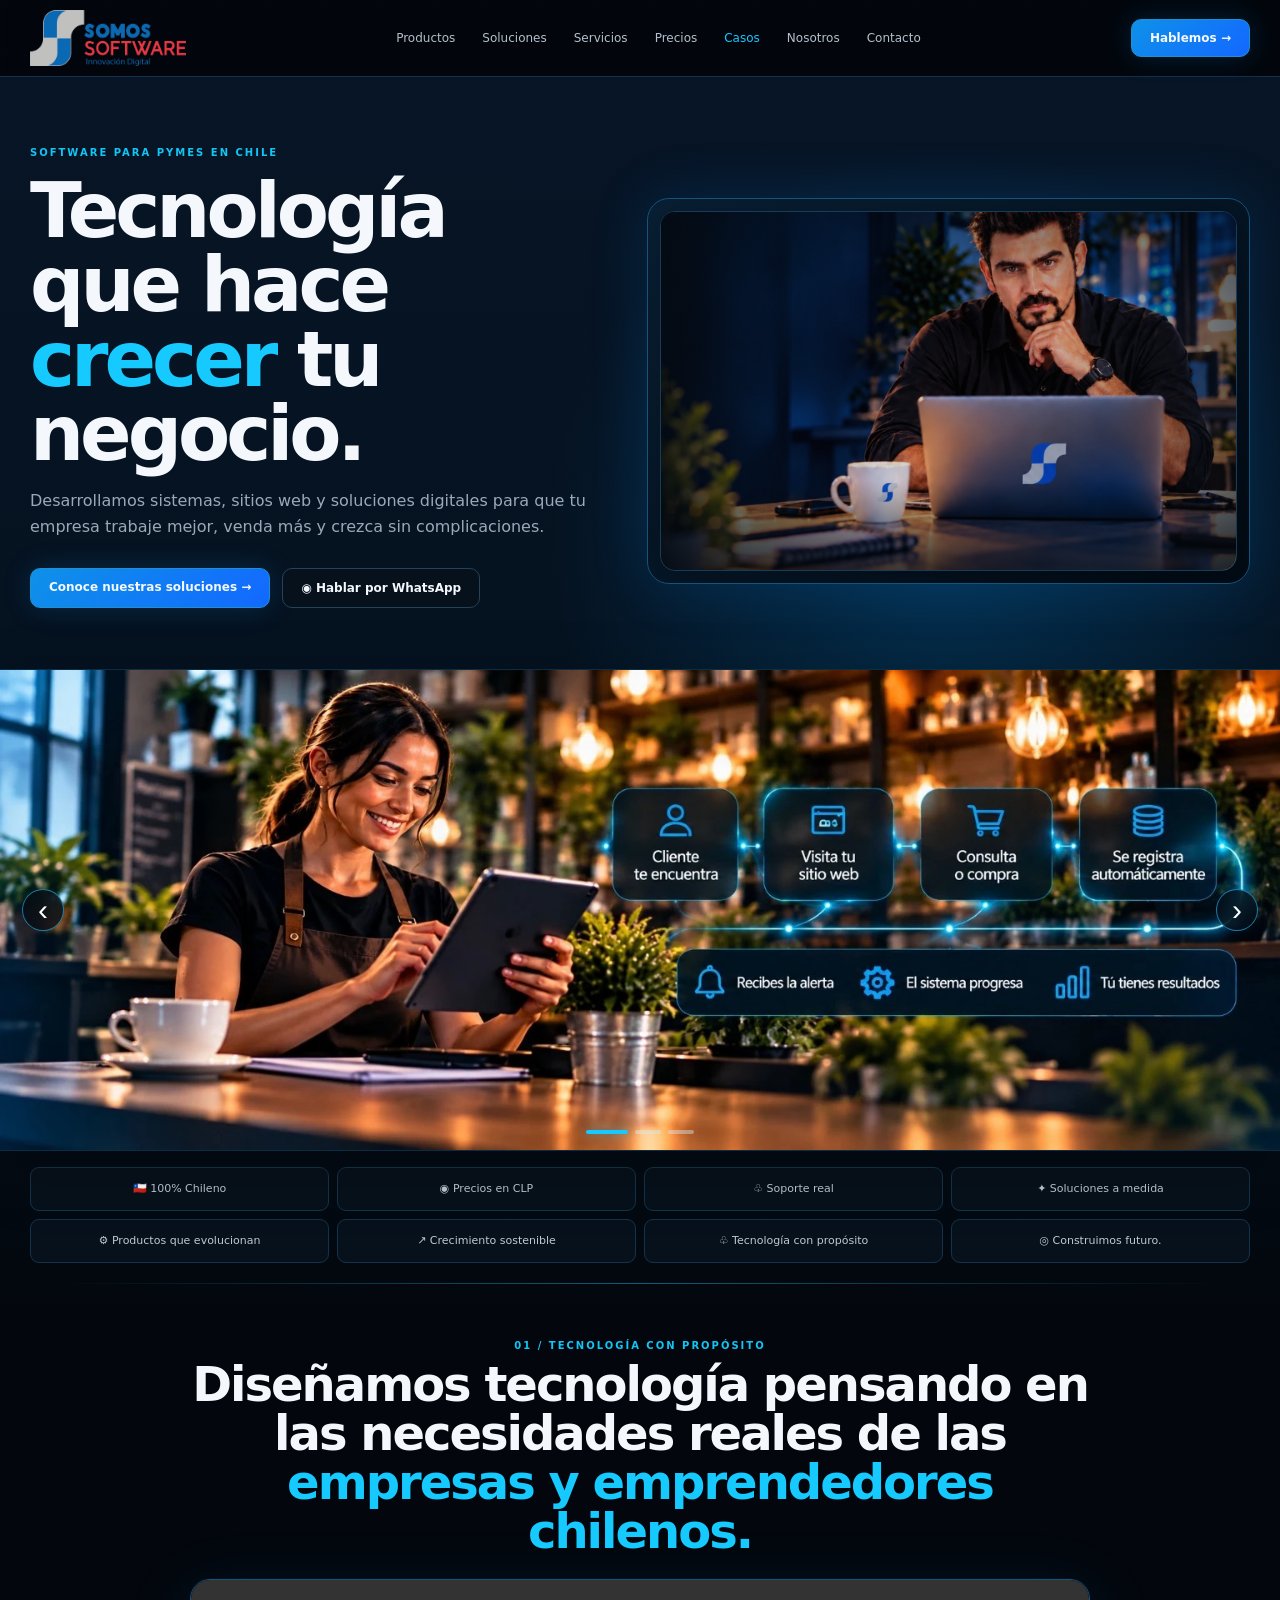
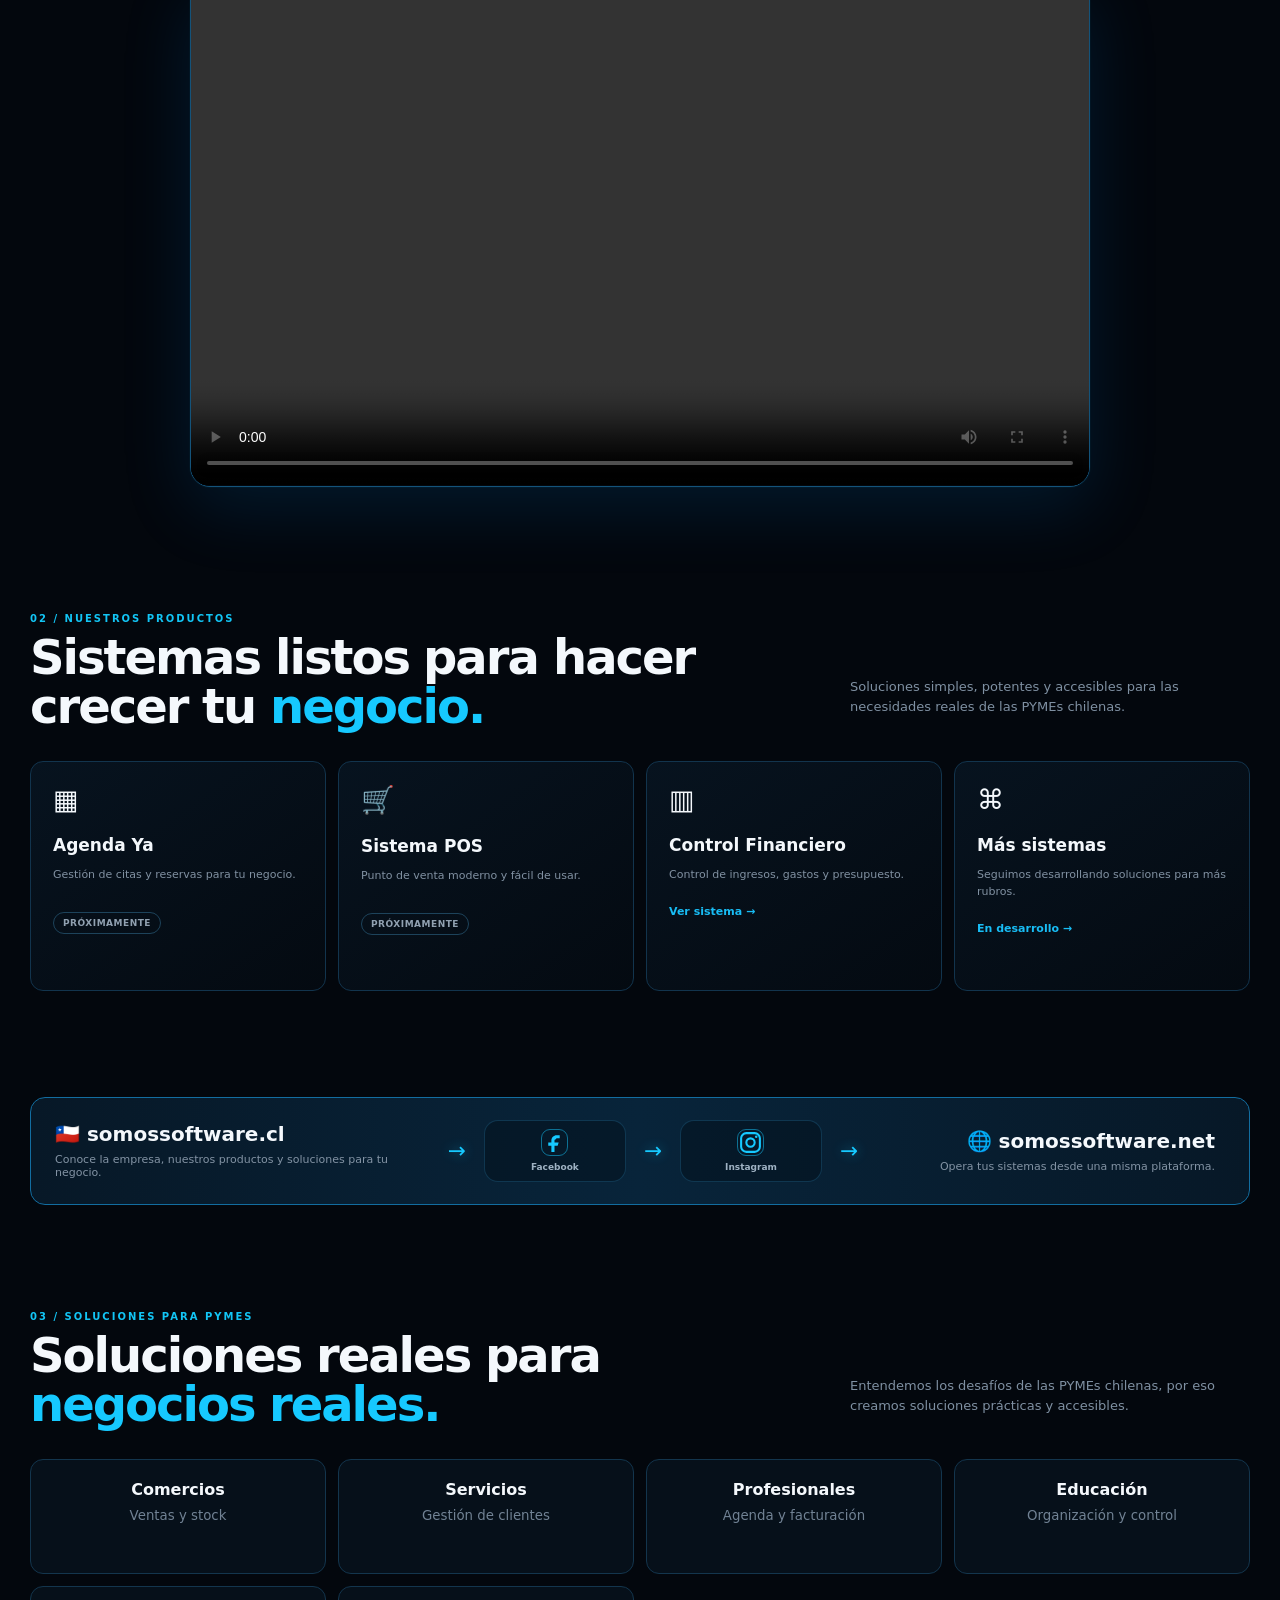
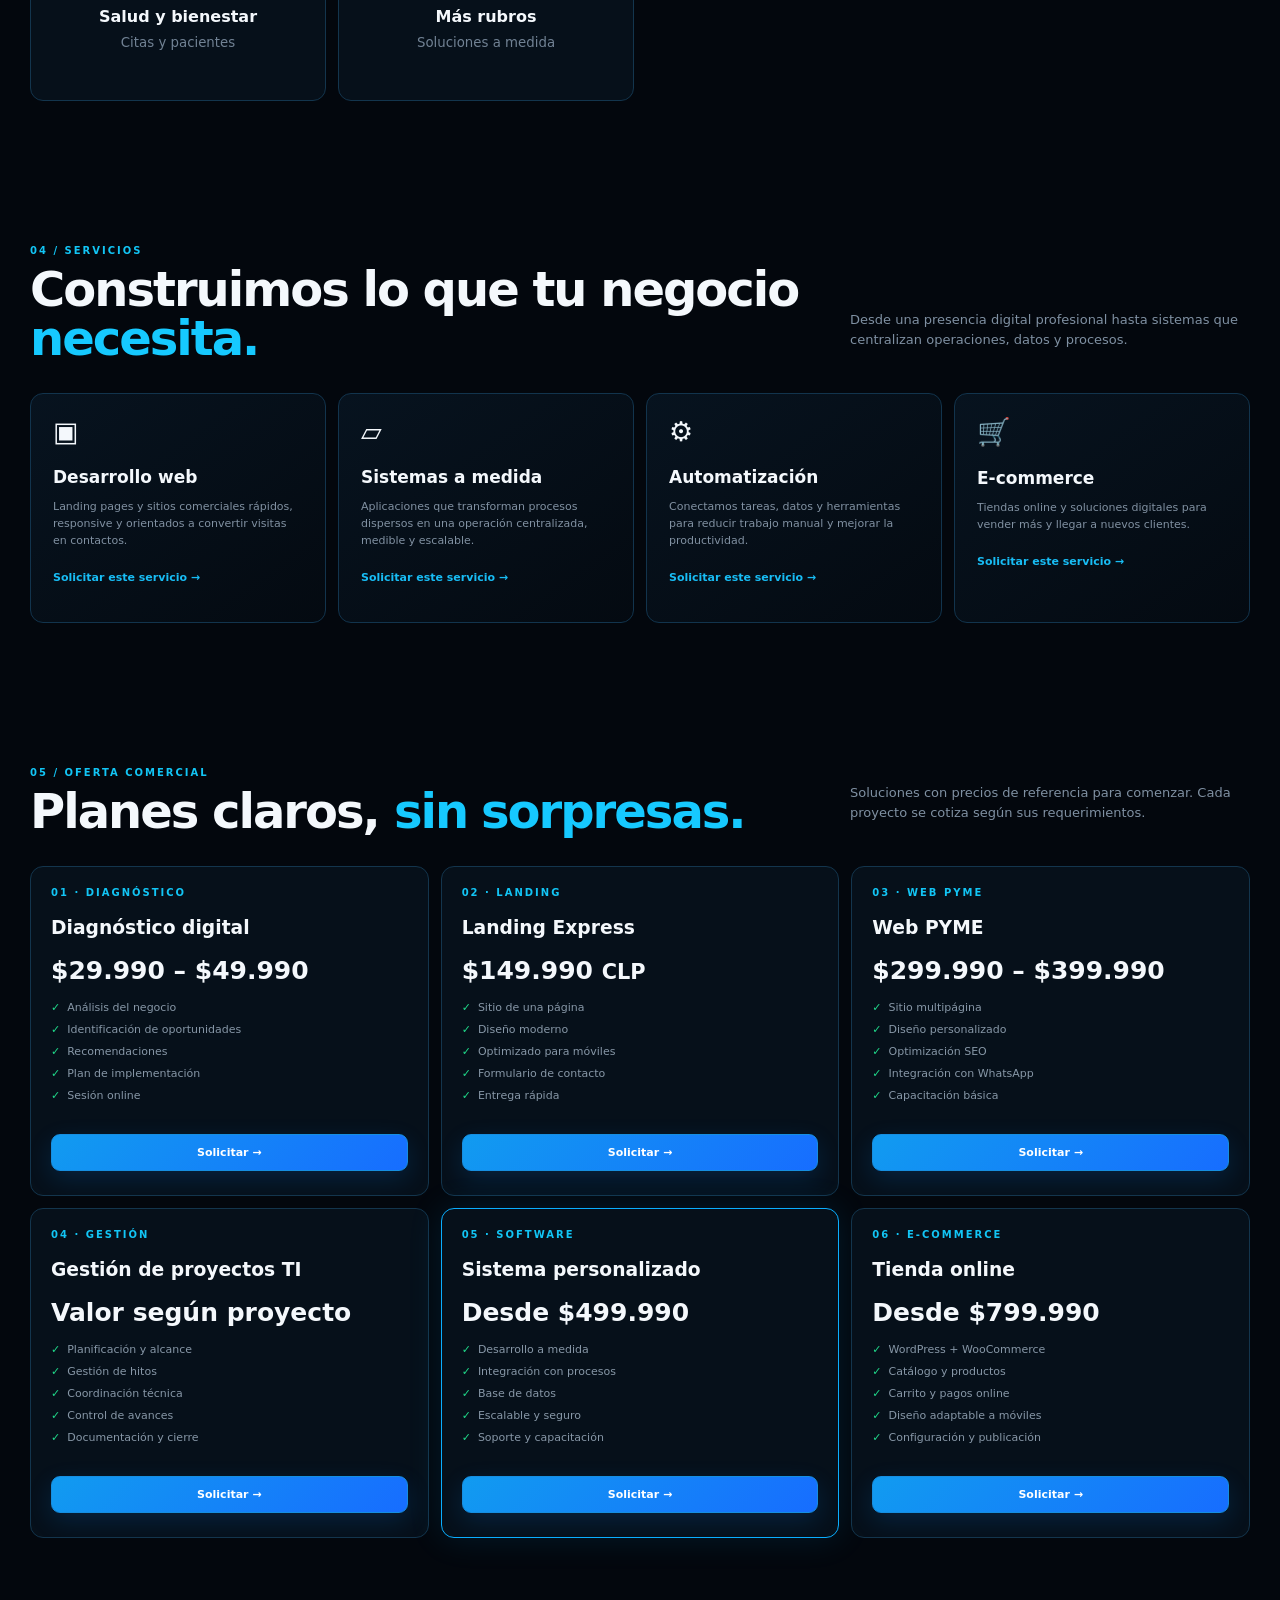
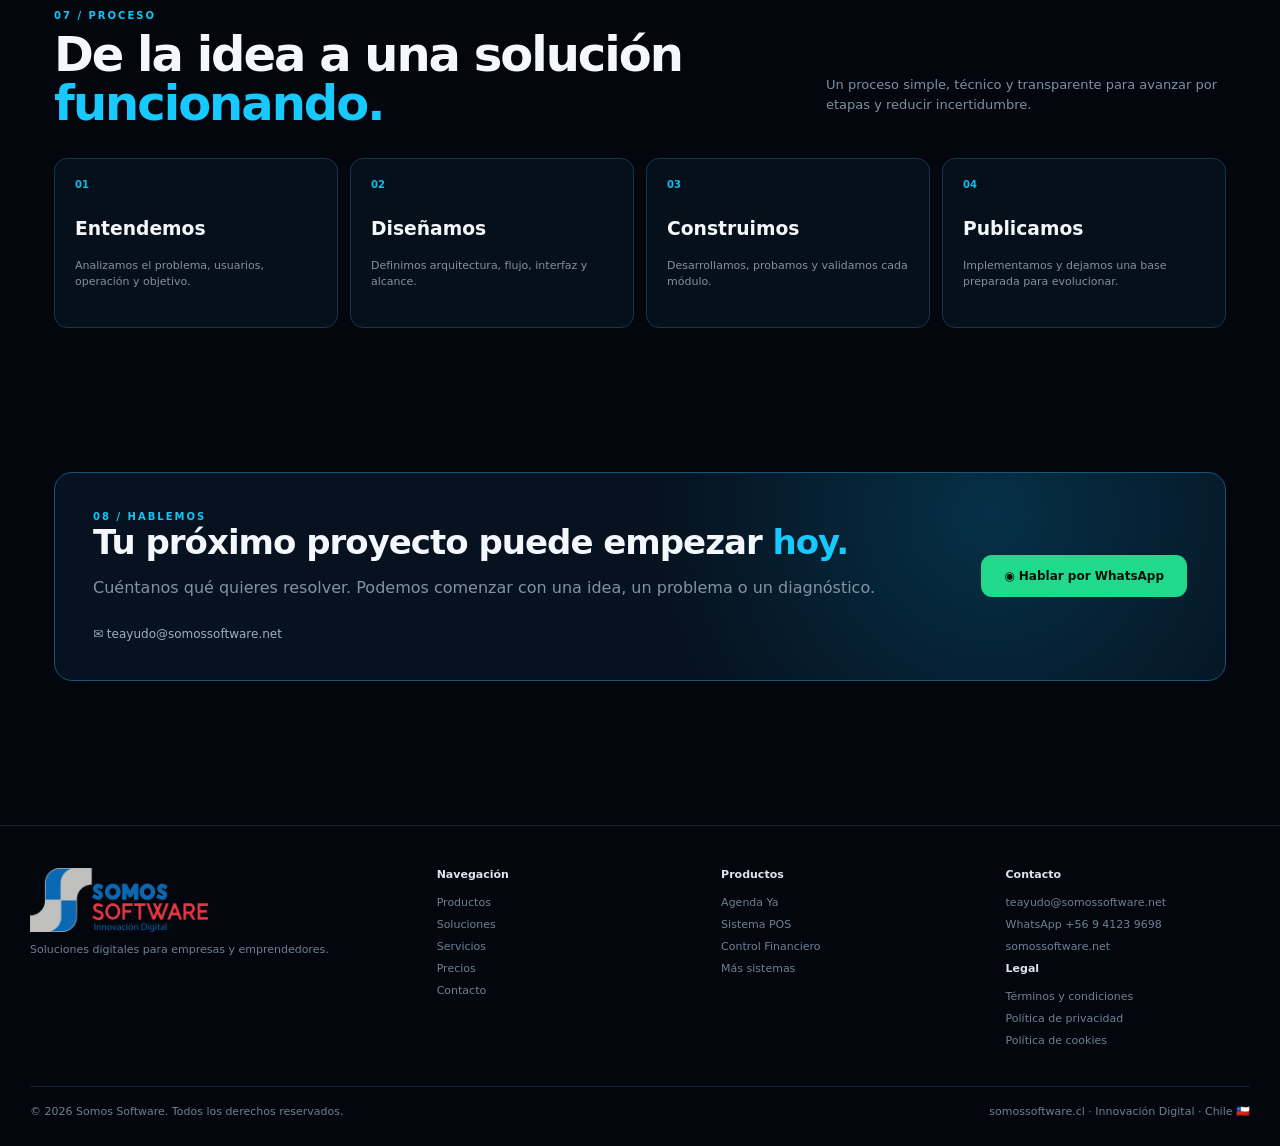
==== commit 1fa5920b: "19" ====
--- a/index.html
+++ b/index.html
@@ -8,6 +8,33 @@
 <link rel="canonical" href="https://www.somossoftware.cl/">
 <title>Somos Software · Tecnología para tu negocio</title>
 <link rel="stylesheet" href="style.css">
+<style id="network-social-bridge">
+.network-bridge{display:grid;grid-template-columns:minmax(170px,1.45fr) 34px minmax(88px,.55fr) 34px minmax(88px,.55fr) 34px minmax(190px,1.35fr);align-items:center;gap:10px;}
+.network-brand,.network-net,.social-node{min-width:0;}
+.network-brand p,.network-net p{margin:.45rem 0 0;}
+.network-net{text-align:right;}
+.network-bridge .network-arrow{justify-self:center;font-size:1.35rem;}
+.social-node{display:flex;flex-direction:column;align-items:center;justify-content:center;gap:.38rem;text-decoration:none;color:inherit;text-align:center;min-height:58px;border-radius:14px;padding:.55rem .35rem;transition:transform .28s ease,background .28s ease,box-shadow .28s ease,color .28s ease;}
+.social-node:hover,.social-node:focus-visible{transform:translateY(-3px);background:rgba(22,201,255,.07);box-shadow:0 0 24px rgba(22,201,255,.12);color:#16c9ff;outline:none;}
+.social-icon{width:27px;height:27px;color:#16c9ff;fill:currentColor;}
+.instagram-node .social-icon{fill:none;}
+.instagram-node .social-icon circle:last-child{fill:currentColor;stroke:none;}
+@media (max-width:900px){
+.network-bridge{grid-template-columns:minmax(125px,1fr) 24px minmax(62px,.7fr) 24px minmax(62px,.7fr) 24px minmax(135px,1fr);gap:5px;}
+.network-bridge .network-brand strong,.network-bridge .network-net strong{font-size:.88rem;}
+.network-bridge .network-brand p,.network-bridge .network-net p{font-size:.68rem;line-height:1.35;}
+.network-bridge .network-arrow{font-size:1.05rem;}
+.social-node{font-size:.68rem;padding:.35rem .15rem;}
+.social-icon{width:23px;height:23px;}
+}
+@media (max-width:620px){
+.network-bridge{grid-template-columns:1fr;gap:8px;text-align:center;padding:1.15rem 1rem;}
+.network-brand,.network-net{text-align:center;}
+.network-bridge .network-arrow{transform:rotate(90deg);margin:0 auto;}
+.social-node{width:min(180px,70%);margin:0 auto;flex-direction:row;gap:.55rem;}
+.network-net{justify-self:center;}
+}
+</style>
 </head>
 <body>
 <header class="top"><div class="wrap nav">
@@ -91,7 +118,27 @@
 <div class="card"><div class="icon">⌘</div><h3>Más sistemas</h3><p>Seguimos desarrollando soluciones para más rubros.</p><span class="more">En desarrollo →</span></div>
 </div></div></section>
 
-<section><div class="wrap"><div class="bridge"><div><strong>🇨🇱 somossoftware.cl</strong><p>Conoce la empresa, nuestros productos y soluciones para tu negocio.</p></div><div class="arrow">→</div><a class="bridge-link" href="https://www.somossoftware.net" aria-label="Ir a somossoftware.net"><strong>🌐 somossoftware.net</strong><p>Opera tus sistemas desde una misma plataforma.</p></a></div></div></section>
+<section class="network-section"><div class="wrap"><div class="bridge network-bridge" aria-label="Ecosistema digital Somos Software">
+  <div class="network-brand network-cl">
+    <strong>🇨🇱 somossoftware.cl</strong>
+    <p>Conoce la empresa, nuestros productos y soluciones para tu negocio.</p>
+  </div>
+  <div class="arrow network-arrow" aria-hidden="true">→</div>
+  <a class="social-node facebook-node" href="https://www.facebook.com/somos.software/" target="_blank" rel="noopener noreferrer" aria-label="Facebook de Somos Software">
+    <svg class="social-icon" viewBox="0 0 24 24" aria-hidden="true"><path d="M14 8h3V5h-3c-2.8 0-5 2.2-5 5v2H6v3h3v6h3v-6h3l1-3h-4v-2c0-.6.4-1 1-1Z"/></svg>
+    <strong>Facebook</strong>
+  </a>
+  <div class="arrow network-arrow" aria-hidden="true">→</div>
+  <a class="social-node instagram-node" href="https://www.instagram.com/somos.software/" target="_blank" rel="noopener noreferrer" aria-label="Instagram de Somos Software">
+    <svg class="social-icon" viewBox="0 0 24 24" aria-hidden="true"><rect x="3" y="3" width="18" height="18" rx="5" fill="none" stroke="currentColor" stroke-width="2"/><circle cx="12" cy="12" r="4" fill="none" stroke="currentColor" stroke-width="2"/><circle cx="17.5" cy="6.5" r="1.2"/></svg>
+    <strong>Instagram</strong>
+  </a>
+  <div class="arrow network-arrow" aria-hidden="true">→</div>
+  <a class="bridge-link network-net" href="https://www.somossoftware.net" target="_blank" rel="noopener noreferrer" aria-label="Ir a somossoftware.net">
+    <strong>🌐 somossoftware.net</strong>
+    <p>Opera tus sistemas desde una misma plataforma.</p>
+  </a>
+</div></div></section>
 
 <section id="soluciones"><div class="wrap"><div class="sectionHead"><div><div class="label">03 / Soluciones para PYMEs</div><h2 class="motion-words">Soluciones reales para <span>negocios reales.</span></h2></div><p>Entendemos los desafíos de las PYMEs chilenas, por eso creamos soluciones prácticas y accesibles.</p></div><div class="solutionGrid">
 <div class="solution"><b>Comercios</b><small>Ventas y stock</small></div><div class="solution"><b>Servicios</b><small>Gestión de clientes</small></div><div class="solution"><b>Profesionales</b><small>Agenda y facturación</small></div><div class="solution"><b>Educación</b><small>Organización y control</small></div><div class="solution"><b>Salud y bienestar</b><small>Citas y pacientes</small></div><div class="solution"><b>Más rubros</b><small>Soluciones a medida</small></div></div></div></section>
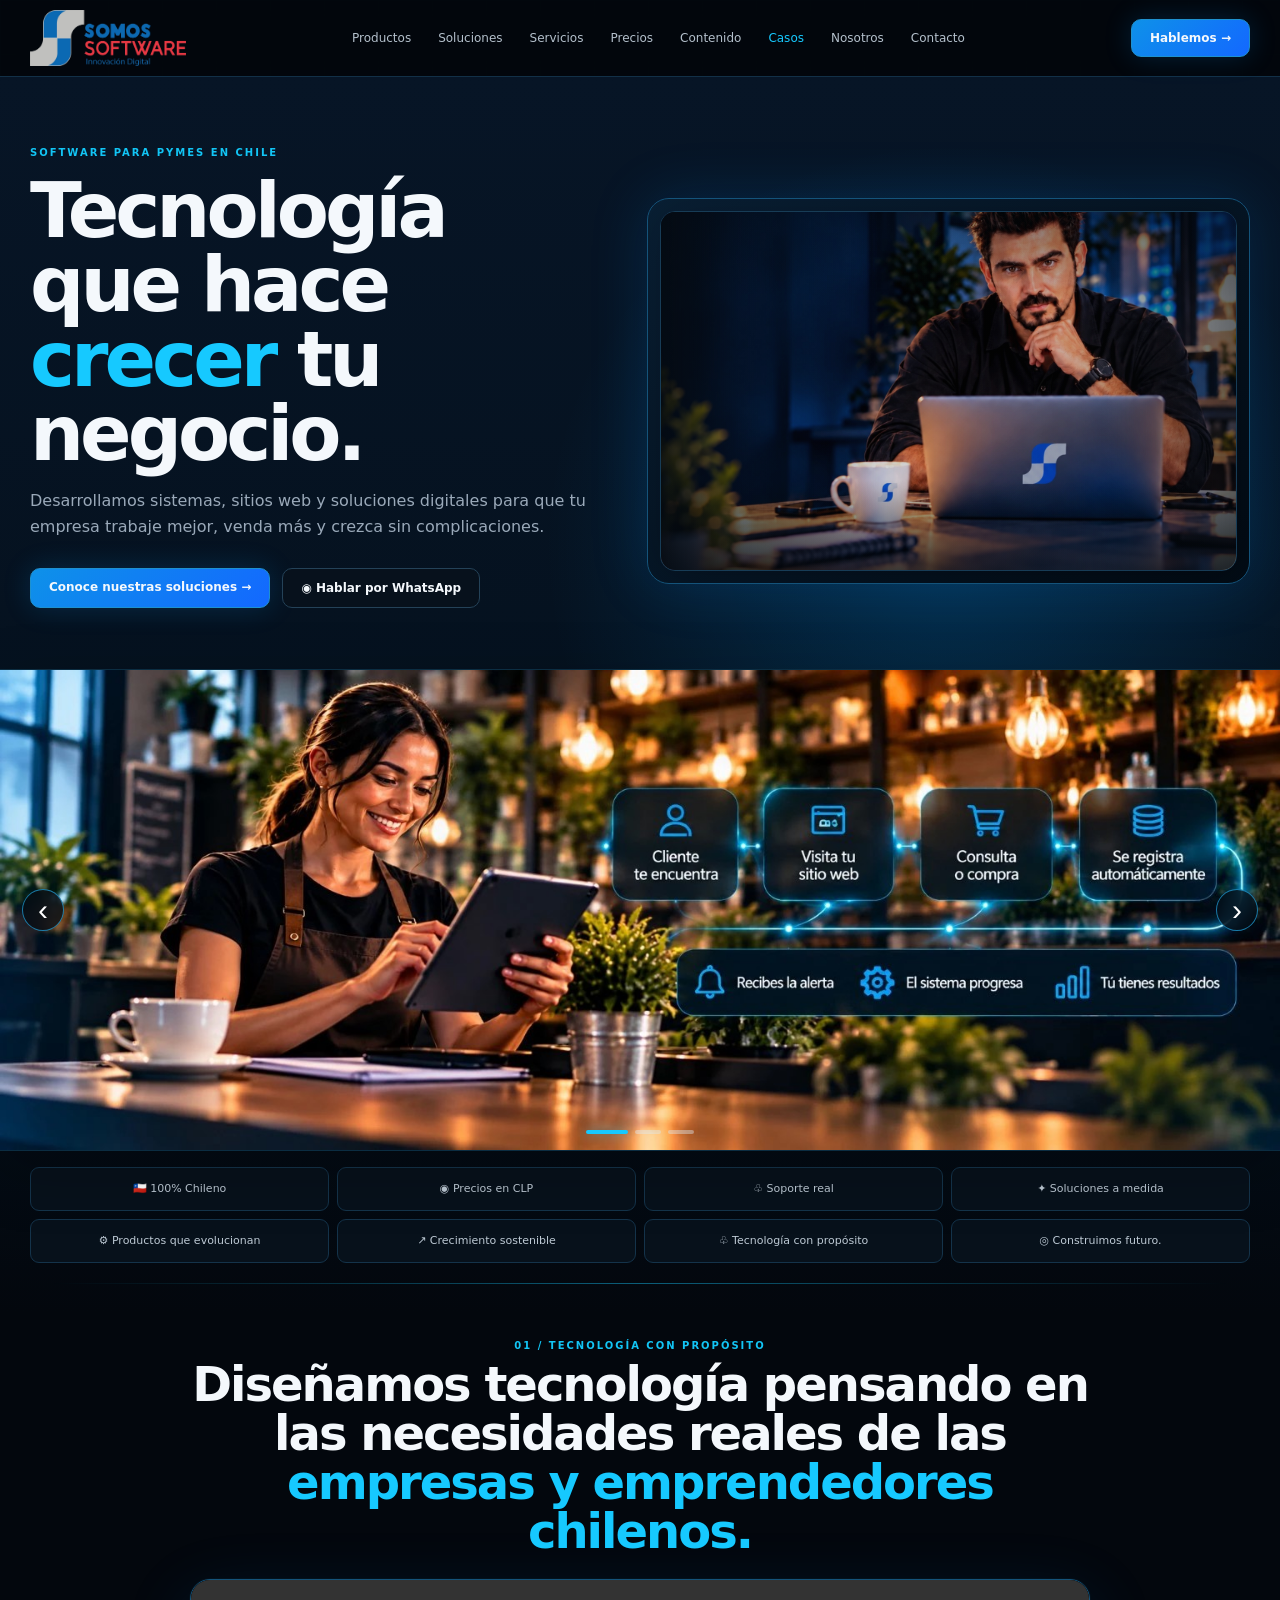
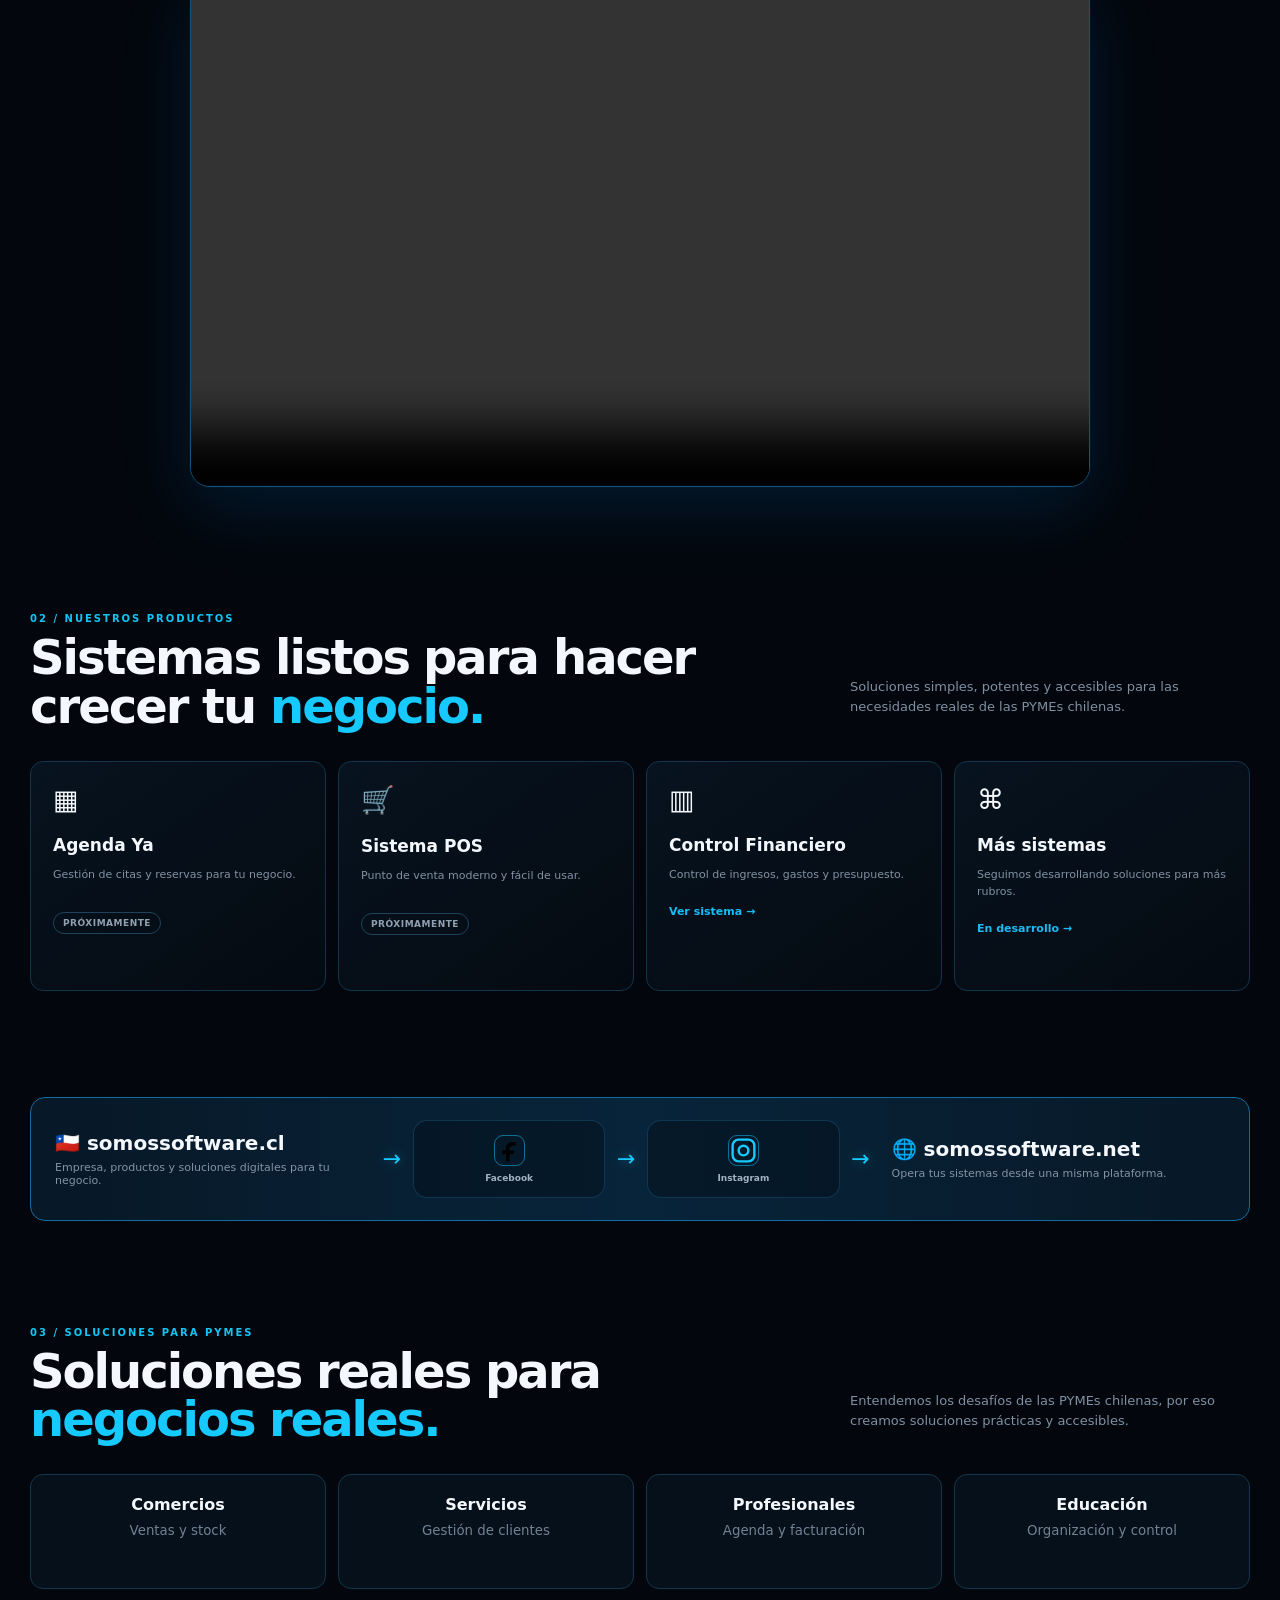
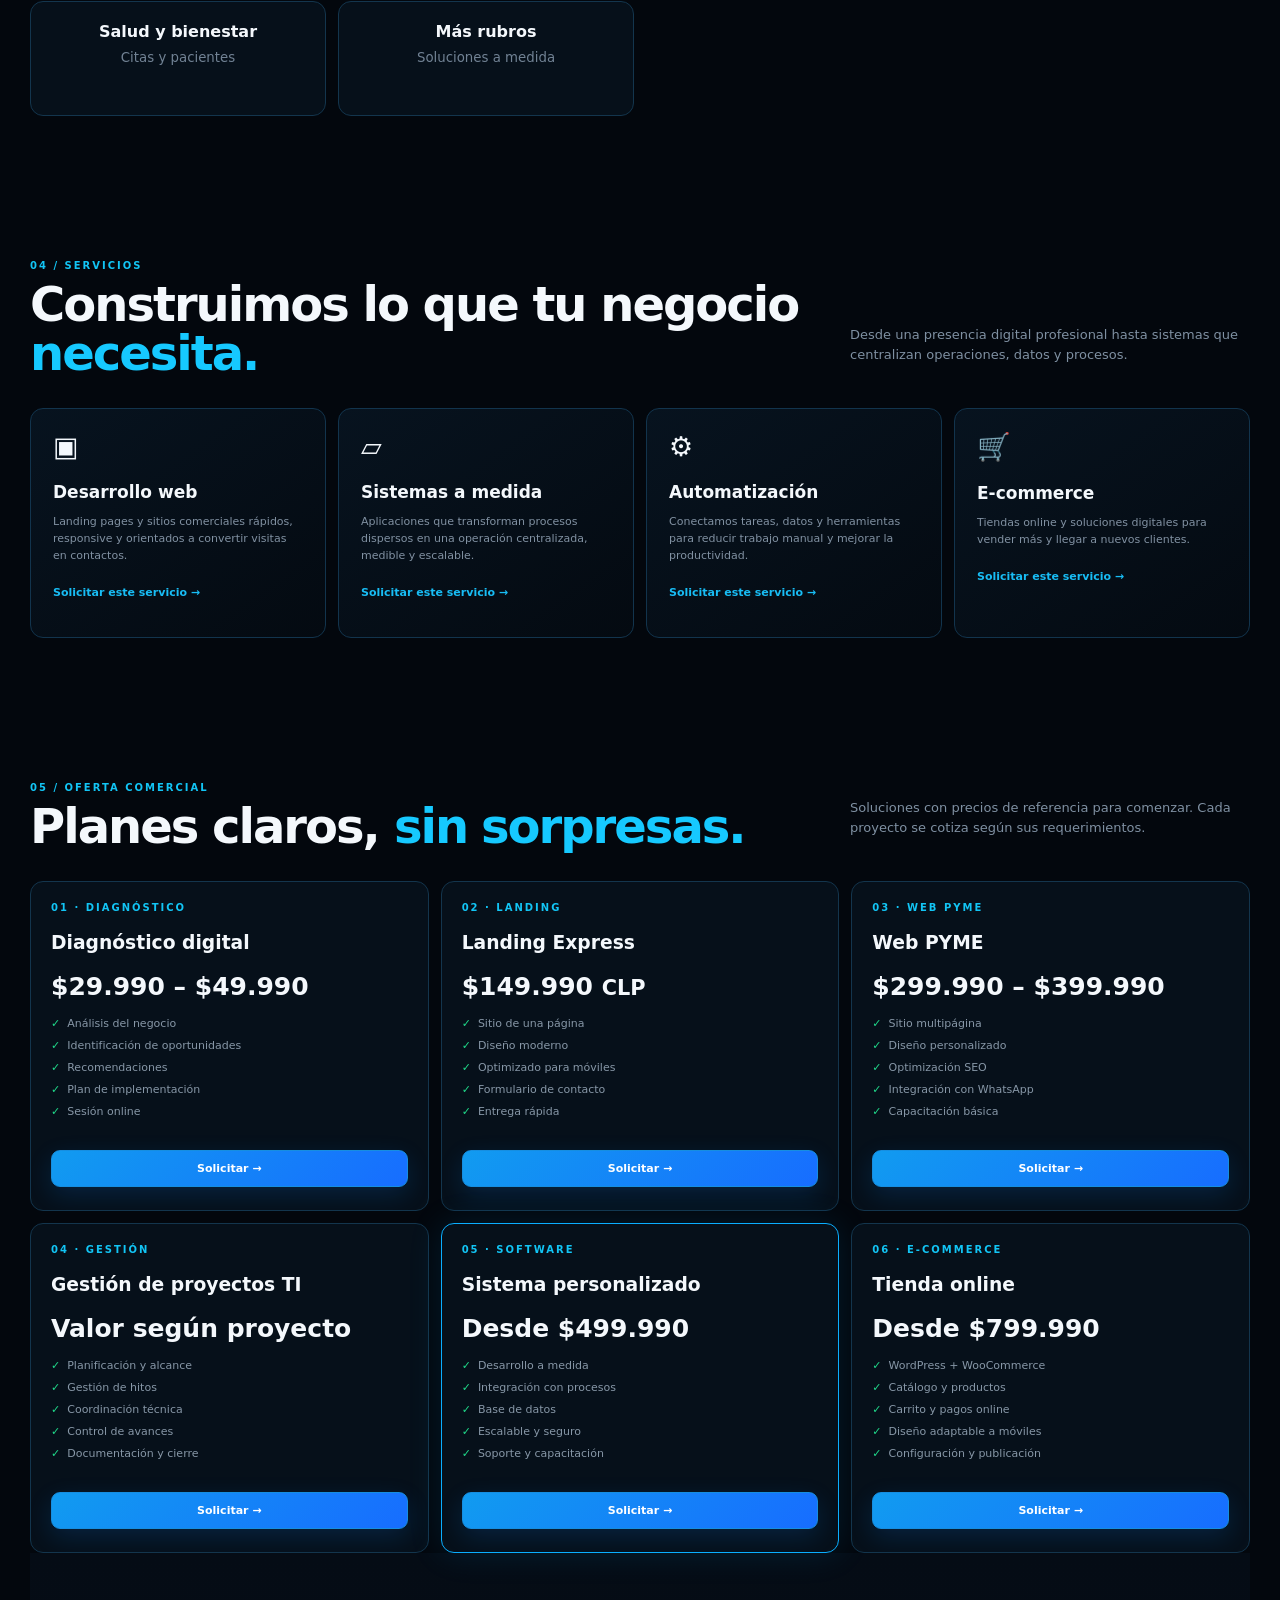
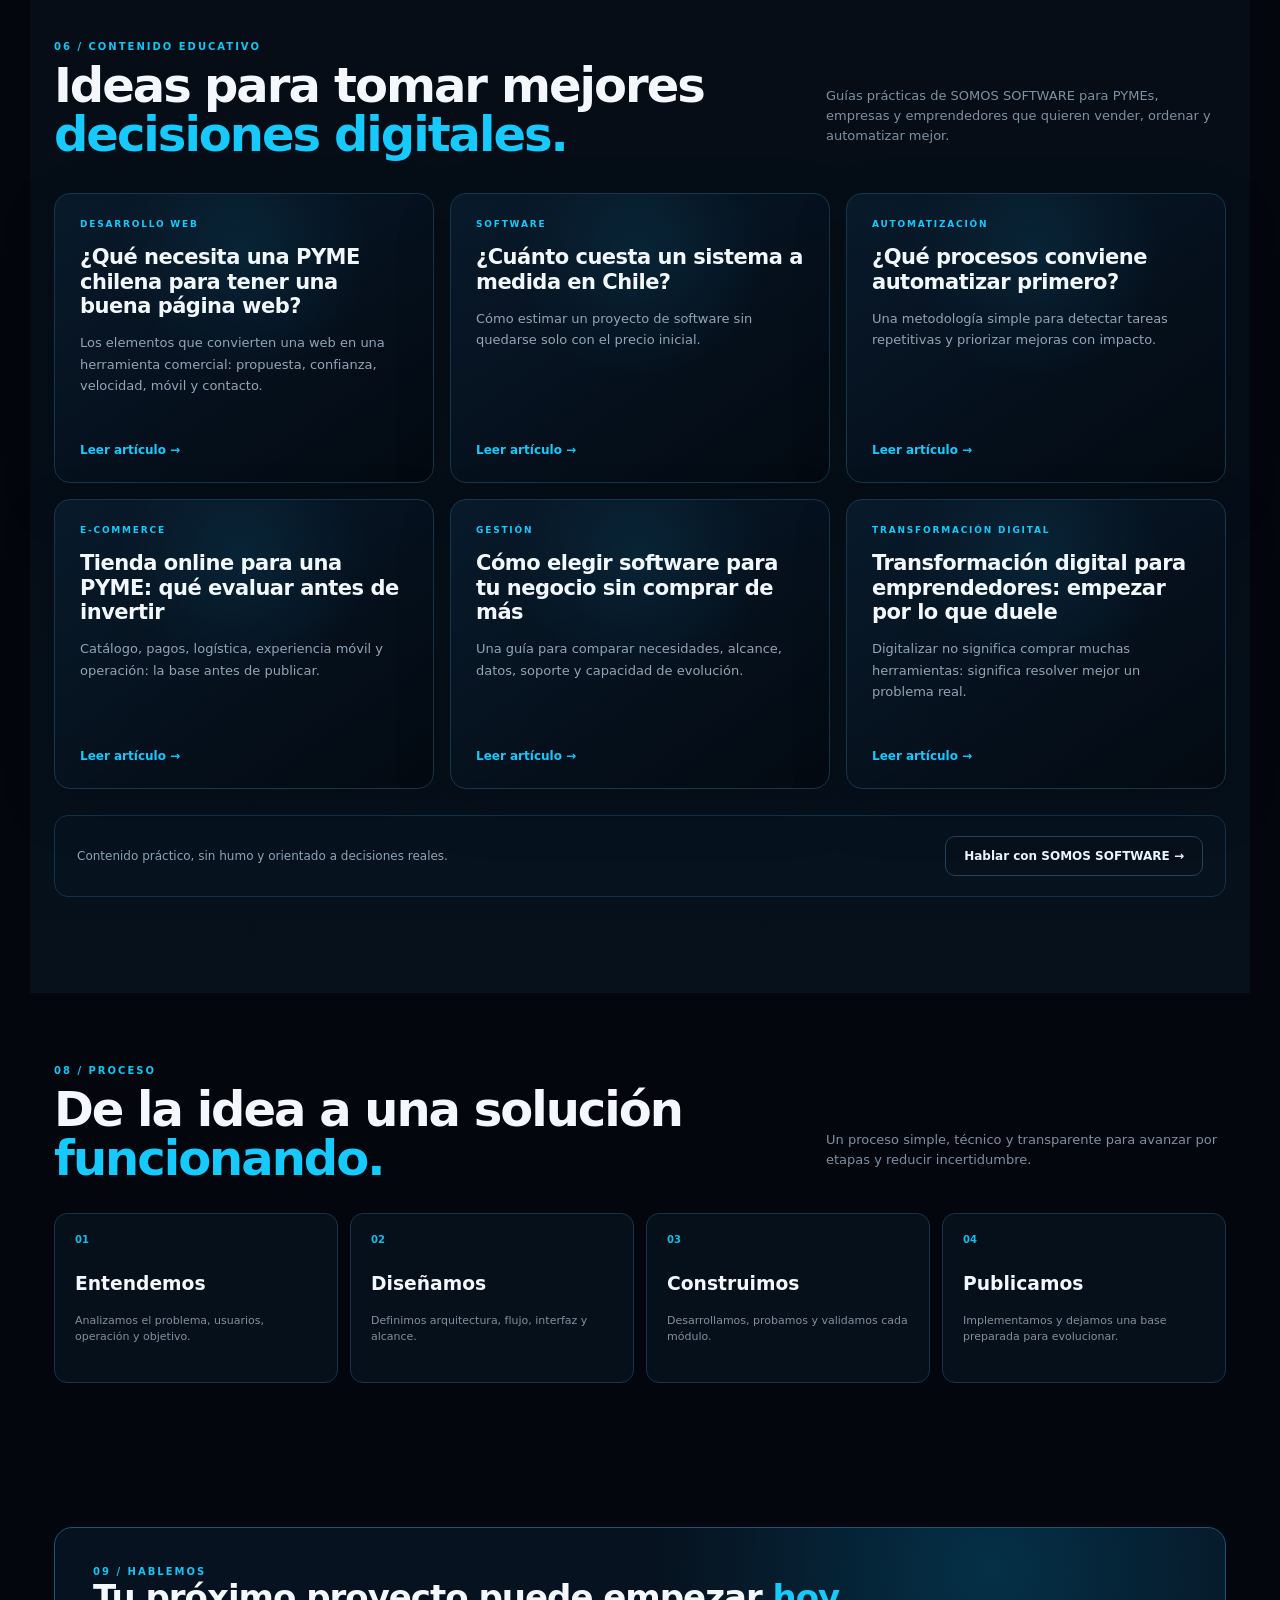
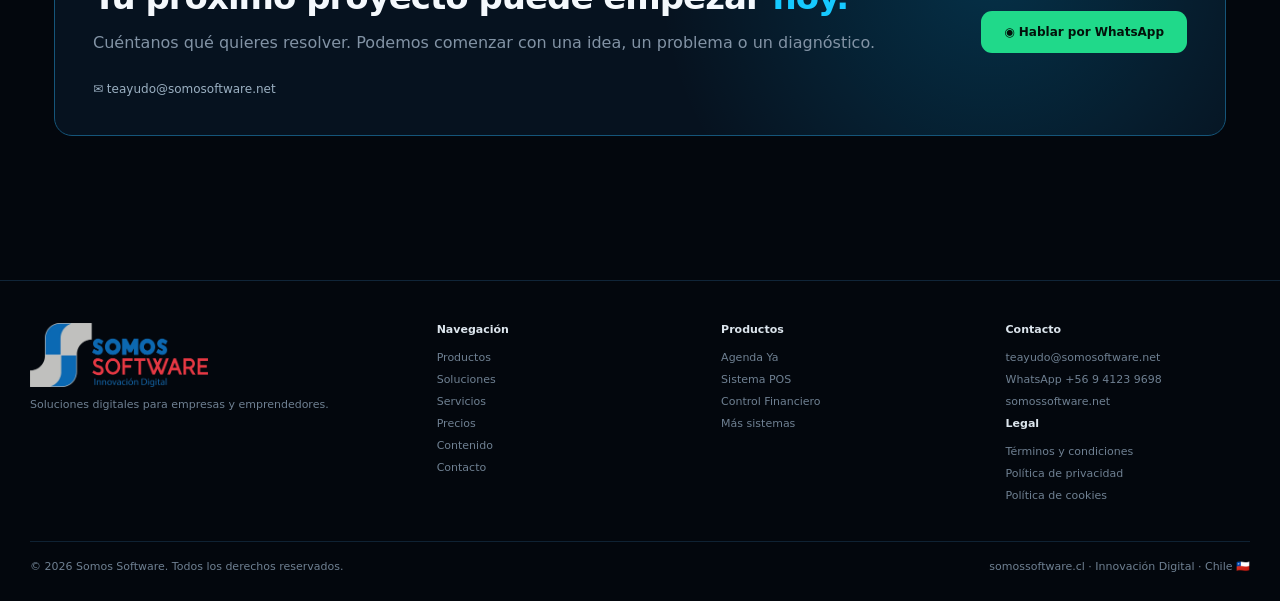
==== commit 41e7ac5e: "Seo-Backup inicial" ====
--- a/index.html
+++ b/index.html
@@ -3,43 +3,42 @@
 <head>
 <meta charset="utf-8">
 <meta name="viewport" content="width=device-width,initial-scale=1">
-<meta name="description" content="Somos Software Chile. Soluciones digitales, sistemas, desarrollo web y software a medida para PYMEs chilenas.">
+<meta name="description" content="Desarrollo web, sistemas a medida, automatización, e-commerce y soluciones digitales para PYMEs y empresas en Chile. Precios en CLP y soporte real.">
 <meta name="theme-color" content="#050a12">
-<link rel="canonical" href="https://www.somossoftware.cl/">
-<title>Somos Software · Tecnología para tu negocio</title>
+<meta name="robots" content="index,follow,max-image-preview:large">
+<meta name="author" content="SOMOS SOFTWARE">
+<link rel="canonical" href="https://somossoftware.cl/">
+<link rel="alternate" href="https://somossoftware.cl/" hreflang="es-CL">
+<meta property="og:type" content="website">
+<meta property="og:locale" content="es_CL">
+<meta property="og:site_name" content="SOMOS SOFTWARE">
+<meta property="og:title" content="SOMOS SOFTWARE | Desarrollo Web, Sistemas y Software a Medida en Chile">
+<meta property="og:description" content="Desarrollo web, sistemas a medida, automatización, e-commerce y soluciones digitales para PYMEs y empresas en Chile.">
+<meta property="og:url" content="https://somossoftware.cl/">
+<meta property="og:image" content="https://somossoftware.cl/hero-somos-software.jpg">
+<meta property="og:image:alt" content="SOMOS SOFTWARE — tecnología para empresas y emprendedores en Chile">
+<meta name="twitter:card" content="summary_large_image">
+<meta name="twitter:title" content="SOMOS SOFTWARE | Tecnología que hace crecer tu negocio">
+<meta name="twitter:description" content="Soluciones digitales para PYMEs y empresas en Chile: web, software a medida, automatización y e-commerce.">
+<meta name="twitter:image" content="https://somossoftware.cl/hero-somos-software.jpg">
+<link rel="icon" href="logo-somos-software.png" type="image/png">
+<title>SOMOS SOFTWARE | Desarrollo Web, Sistemas y Software a Medida en Chile</title>
 <link rel="stylesheet" href="style.css">
-<style id="network-social-bridge">
-.network-bridge{display:grid;grid-template-columns:minmax(170px,1.45fr) 34px minmax(88px,.55fr) 34px minmax(88px,.55fr) 34px minmax(190px,1.35fr);align-items:center;gap:10px;}
-.network-brand,.network-net,.social-node{min-width:0;}
-.network-brand p,.network-net p{margin:.45rem 0 0;}
-.network-net{text-align:right;}
-.network-bridge .network-arrow{justify-self:center;font-size:1.35rem;}
-.social-node{display:flex;flex-direction:column;align-items:center;justify-content:center;gap:.38rem;text-decoration:none;color:inherit;text-align:center;min-height:58px;border-radius:14px;padding:.55rem .35rem;transition:transform .28s ease,background .28s ease,box-shadow .28s ease,color .28s ease;}
-.social-node:hover,.social-node:focus-visible{transform:translateY(-3px);background:rgba(22,201,255,.07);box-shadow:0 0 24px rgba(22,201,255,.12);color:#16c9ff;outline:none;}
-.social-icon{width:27px;height:27px;color:#16c9ff;fill:currentColor;}
-.instagram-node .social-icon{fill:none;}
-.instagram-node .social-icon circle:last-child{fill:currentColor;stroke:none;}
-@media (max-width:900px){
-.network-bridge{grid-template-columns:minmax(125px,1fr) 24px minmax(62px,.7fr) 24px minmax(62px,.7fr) 24px minmax(135px,1fr);gap:5px;}
-.network-bridge .network-brand strong,.network-bridge .network-net strong{font-size:.88rem;}
-.network-bridge .network-brand p,.network-bridge .network-net p{font-size:.68rem;line-height:1.35;}
-.network-bridge .network-arrow{font-size:1.05rem;}
-.social-node{font-size:.68rem;padding:.35rem .15rem;}
-.social-icon{width:23px;height:23px;}
+
+<script type="application/ld+json">
+{
+  "@context":"https://schema.org",
+  "@graph":[
+    {"@type":"Organization","@id":"https://somossoftware.cl/#organization","name":"SOMOS SOFTWARE","url":"https://somossoftware.cl/","logo":"https://somossoftware.cl/logo-somos-software.png","email":"teayudo@somossoftware.net","sameAs":["https://www.facebook.com/share/1E1KdWDYBE/","https://www.instagram.com/somos.software/","https://www.somossoftware.net"]},
+    {"@type":"WebSite","@id":"https://somossoftware.cl/#website","url":"https://somossoftware.cl/","name":"SOMOS SOFTWARE","publisher":{"@id":"https://somossoftware.cl/#organization"},"inLanguage":"es-CL"}
+  ]
 }
-@media (max-width:620px){
-.network-bridge{grid-template-columns:1fr;gap:8px;text-align:center;padding:1.15rem 1rem;}
-.network-brand,.network-net{text-align:center;}
-.network-bridge .network-arrow{transform:rotate(90deg);margin:0 auto;}
-.social-node{width:min(180px,70%);margin:0 auto;flex-direction:row;gap:.55rem;}
-.network-net{justify-self:center;}
-}
-</style>
+</script>
 </head>
 <body>
 <header class="top"><div class="wrap nav">
 <a class="brand" href="#"><img class="official-logo" src="logo-somos-software.png" alt="Somos Software · Innovación Digital"></a>
-<nav class="links"><a href="#productos">Productos</a><a href="#soluciones">Soluciones</a><a href="#servicios">Servicios</a><a href="#precios">Precios</a><a href="#casos">Casos</a><a href="#proceso">Nosotros</a><a href="#contacto">Contacto</a></nav>
+<nav class="links"><a href="#productos">Productos</a><a href="#soluciones">Soluciones</a><a href="#servicios">Servicios</a><a href="#precios">Precios</a><a href="#contenido">Contenido</a><a href="#casos">Casos</a><a href="#proceso">Nosotros</a><a href="#contacto">Contacto</a></nav>
 <a class="cta" href="#contacto">Hablemos →</a></div></header>
 
 <main>
@@ -56,7 +55,7 @@
     </div>
     <div class="device hero-photo-device">
       <div class="screen hero-photo-screen">
-        <img class="hero-photo" src="hero-somos-software.jpg" alt="Somos Software · innovación digital">
+        <img class="hero-photo" src="hero-somos-software.jpg" fetchpriority="high" decoding="async" alt="Somos Software · innovación digital">
         <div class="hero-photo-gradient"></div>
       </div>
     </div>
@@ -65,13 +64,13 @@
   <div class="hero-carousel" aria-label="Soluciones digitales de Somos Software">
     <div class="carousel-track">
       <article class="carousel-slide is-active">
-        <img src="carousel-01.webp" alt="Flujo digital para clientes y negocios">
+        <img loading="lazy" decoding="async" src="carousel-01.webp" alt="Flujo digital para clientes y negocios">
       </article>
       <article class="carousel-slide">
-        <img src="carousel-02.webp" alt="Panel tecnológico para gestión de negocios">
+        <img loading="lazy" decoding="async" src="carousel-02.webp" alt="Panel tecnológico para gestión de negocios">
       </article>
       <article class="carousel-slide">
-        <img src="carousel-03.webp" alt="Gestión de negocio y control digital">
+        <img loading="lazy" decoding="async" src="carousel-03.webp" alt="Gestión de negocio y control digital">
       </article>
     </div>
     <button class="carousel-control prev" type="button" aria-label="Imagen anterior">‹</button>
@@ -118,26 +117,14 @@
 <div class="card"><div class="icon">⌘</div><h3>Más sistemas</h3><p>Seguimos desarrollando soluciones para más rubros.</p><span class="more">En desarrollo →</span></div>
 </div></div></section>
 
-<section class="network-section"><div class="wrap"><div class="bridge network-bridge" aria-label="Ecosistema digital Somos Software">
-  <div class="network-brand network-cl">
-    <strong>🇨🇱 somossoftware.cl</strong>
-    <p>Conoce la empresa, nuestros productos y soluciones para tu negocio.</p>
-  </div>
+<section class="network-section"><div class="wrap"><div class="bridge network-bridge" aria-label="Ecosistema digital SOMOS SOFTWARE">
+  <div class="network-brand network-cl"><strong>🇨🇱 somossoftware.cl</strong><p>Empresa, productos y soluciones digitales para tu negocio.</p></div>
   <div class="arrow network-arrow" aria-hidden="true">→</div>
-  <a class="social-node facebook-node" href="https://www.facebook.com/somos.software/" target="_blank" rel="noopener noreferrer" aria-label="Facebook de Somos Software">
-    <svg class="social-icon" viewBox="0 0 24 24" aria-hidden="true"><path d="M14 8h3V5h-3c-2.8 0-5 2.2-5 5v2H6v3h3v6h3v-6h3l1-3h-4v-2c0-.6.4-1 1-1Z"/></svg>
-    <strong>Facebook</strong>
-  </a>
+  <a class="social-node facebook-node" href="https://www.facebook.com/share/1E1KdWDYBE/" target="_blank" rel="noopener noreferrer" aria-label="Facebook de Somos Software"><svg class="social-icon" viewBox="0 0 24 24" aria-hidden="true"><path d="M14 8h3V5h-3c-2.8 0-5 2.2-5 5v2H6v3h3v6h3v-6h3l1-3h-4v-2c0-.6.4-1 1-1Z"/></svg><strong>Facebook</strong></a>
   <div class="arrow network-arrow" aria-hidden="true">→</div>
-  <a class="social-node instagram-node" href="https://www.instagram.com/somos.software/" target="_blank" rel="noopener noreferrer" aria-label="Instagram de Somos Software">
-    <svg class="social-icon" viewBox="0 0 24 24" aria-hidden="true"><rect x="3" y="3" width="18" height="18" rx="5" fill="none" stroke="currentColor" stroke-width="2"/><circle cx="12" cy="12" r="4" fill="none" stroke="currentColor" stroke-width="2"/><circle cx="17.5" cy="6.5" r="1.2"/></svg>
-    <strong>Instagram</strong>
-  </a>
+  <a class="social-node instagram-node" href="https://www.instagram.com/somos.software/" target="_blank" rel="noopener noreferrer" aria-label="Instagram de Somos Software"><svg class="social-icon" viewBox="0 0 24 24" aria-hidden="true"><rect x="3" y="3" width="18" height="18" rx="5" fill="none" stroke="currentColor" stroke-width="2"/><circle cx="12" cy="12" r="4" fill="none" stroke="currentColor" stroke-width="2"/><circle cx="17.5" cy="6.5" r="1.2"/></svg><strong>Instagram</strong></a>
   <div class="arrow network-arrow" aria-hidden="true">→</div>
-  <a class="bridge-link network-net" href="https://www.somossoftware.net" target="_blank" rel="noopener noreferrer" aria-label="Ir a somossoftware.net">
-    <strong>🌐 somossoftware.net</strong>
-    <p>Opera tus sistemas desde una misma plataforma.</p>
-  </a>
+  <a class="bridge-link network-net" href="https://www.somossoftware.net" target="_blank" rel="noopener noreferrer" aria-label="Ir a somossoftware.net"><strong>🌐 somossoftware.net</strong><p>Opera tus sistemas desde una misma plataforma.</p></a>
 </div></div></section>
 
 <section id="soluciones"><div class="wrap"><div class="sectionHead"><div><div class="label">03 / Soluciones para PYMEs</div><h2 class="motion-words">Soluciones reales para <span>negocios reales.</span></h2></div><p>Entendemos los desafíos de las PYMEs chilenas, por eso creamos soluciones prácticas y accesibles.</p></div><div class="solutionGrid">
@@ -159,21 +146,31 @@
 <div class="price"><div class="label">06 · E-COMMERCE</div><h3>Tienda online</h3><div class="amount">Desde $799.990</div><ul><li>WordPress + WooCommerce</li><li>Catálogo y productos</li><li>Carrito y pagos online</li><li>Diseño adaptable a móviles</li><li>Configuración y publicación</li></ul><a class="price-cta" href="https://wa.me/56941239698?text=Hola%20Somos%20Software,%20quiero%20cotizar%20una%20Tienda%20online%20con%20WooCommerce.">Solicitar →</a></div>
 </div>
 
-<section id="casos" class="cases-hidden" aria-hidden="true"><div class="wrap"><div class="sectionHead"><div><div class="label">06 / Casos de uso</div><h2>Historias de negocios que ya <span>avanzan.</span></h2></div><p>Ejemplos de cómo nuestras soluciones pueden adaptarse a operaciones reales.</p></div><div class="caseGrid">
+
+<section id="contenido" class="content-section"><div class="wrap"><div class="sectionHead"><div><div class="label">06 / Contenido educativo</div><h2 class="motion-words">Ideas para tomar mejores <span>decisiones digitales.</span></h2></div><p>Guías prácticas de SOMOS SOFTWARE para PYMEs, empresas y emprendedores que quieren vender, ordenar y automatizar mejor.</p></div><div class="article-grid">
+<article class="article-card"><div class="article-kicker">DESARROLLO WEB</div><h3>¿Qué necesita una PYME chilena para tener una buena página web?</h3><p>Los elementos que convierten una web en una herramienta comercial: propuesta, confianza, velocidad, móvil y contacto.</p><a href="articulo-desarrollo-web-para-pymes-en-chile.html">Leer artículo →</a></article>
+<article class="article-card"><div class="article-kicker">SOFTWARE</div><h3>¿Cuánto cuesta un sistema a medida en Chile?</h3><p>Cómo estimar un proyecto de software sin quedarse solo con el precio inicial.</p><a href="articulo-costo-sistema-a-medida-en-chile.html">Leer artículo →</a></article>
+<article class="article-card"><div class="article-kicker">AUTOMATIZACIÓN</div><h3>¿Qué procesos conviene automatizar primero?</h3><p>Una metodología simple para detectar tareas repetitivas y priorizar mejoras con impacto.</p><a href="articulo-automatizacion-de-procesos-para-pymes.html">Leer artículo →</a></article>
+<article class="article-card"><div class="article-kicker">E-COMMERCE</div><h3>Tienda online para una PYME: qué evaluar antes de invertir</h3><p>Catálogo, pagos, logística, experiencia móvil y operación: la base antes de publicar.</p><a href="articulo-tienda-online-woocommerce-para-pymes.html">Leer artículo →</a></article>
+<article class="article-card"><div class="article-kicker">GESTIÓN</div><h3>Cómo elegir software para tu negocio sin comprar de más</h3><p>Una guía para comparar necesidades, alcance, datos, soporte y capacidad de evolución.</p><a href="articulo-como-elegir-software-para-tu-negocio.html">Leer artículo →</a></article>
+<article class="article-card"><div class="article-kicker">TRANSFORMACIÓN DIGITAL</div><h3>Transformación digital para emprendedores: empezar por lo que duele</h3><p>Digitalizar no significa comprar muchas herramientas: significa resolver mejor un problema real.</p><a href="articulo-transformacion-digital-para-emprendedores.html">Leer artículo →</a></article>
+</div><div class="content-cta"><span>Contenido práctico, sin humo y orientado a decisiones reales.</span><a class="ghost" href="#contacto">Hablar con SOMOS SOFTWARE →</a></div></div></section>
+
+<section id="casos" class="cases-hidden" aria-hidden="true"><div class="wrap"><div class="sectionHead"><div><div class="label">07 / Casos de uso</div><h2>Historias de negocios que ya <span>avanzan.</span></h2></div><p>Ejemplos de cómo nuestras soluciones pueden adaptarse a operaciones reales.</p></div><div class="caseGrid">
 <div class="case"><div class="photo">✂️</div><div><b>Salón de belleza</b><p>Agenda, reservas y gestión de clientes en una sola experiencia.</p></div></div>
 <div class="case"><div class="photo">🛒</div><div><b>Minimarket</b><p>Control de ventas, productos y operación diaria.</p></div></div>
 <div class="case"><div class="photo">📊</div><div><b>Servicios técnicos</b><p>Ingresos, gastos y seguimiento de la operación.</p></div></div>
 <div class="case"><div class="photo">💻</div><div><b>Emprendimiento</b><p>Presencia digital y herramientas para crecer.</p></div></div>
 </div></div></section>
 
-<section id="proceso"><div class="wrap"><div class="sectionHead"><div><div class="label">07 / Proceso</div><h2 id="titulo-proceso" class="motion-slide-right requested-title">De la idea a una solución <span>funcionando.</span></h2></div><p>Un proceso simple, técnico y transparente para avanzar por etapas y reducir incertidumbre.</p></div><div class="processGrid">
+<section id="proceso"><div class="wrap"><div class="sectionHead"><div><div class="label">08 / Proceso</div><h2 id="titulo-proceso" class="motion-slide-right requested-title">De la idea a una solución <span>funcionando.</span></h2></div><p>Un proceso simple, técnico y transparente para avanzar por etapas y reducir incertidumbre.</p></div><div class="processGrid">
 <div class="process"><div class="num">01</div><h3>Entendemos</h3><p>Analizamos el problema, usuarios, operación y objetivo.</p></div><div class="process"><div class="num">02</div><h3>Diseñamos</h3><p>Definimos arquitectura, flujo, interfaz y alcance.</p></div><div class="process"><div class="num">03</div><h3>Construimos</h3><p>Desarrollamos, probamos y validamos cada módulo.</p></div><div class="process"><div class="num">04</div><h3>Publicamos</h3><p>Implementamos y dejamos una base preparada para evolucionar.</p></div>
 </div></div></section>
 
-<section id="contacto"><div class="wrap"><div class="final"><div><div class="label">08 / Hablemos</div><h2>Tu próximo proyecto puede empezar <span>hoy.</span></h2><p style="color:#8293a5">Cuéntanos qué quieres resolver. Podemos comenzar con una idea, un problema o un diagnóstico.</p><a class="contact-email" href="mailto:teayudo@somossoftware.net">✉ teayudo@somossoftware.net</a></div><a class="wa" href="https://wa.me/56941239698?text=Hola%20Somos%20Software,%20quiero%20conocer%20sus%20soluciones">◉ Hablar por WhatsApp</a></div></div></section>
+<section id="contacto"><div class="wrap"><div class="final"><div><div class="label">09 / Hablemos</div><h2>Tu próximo proyecto puede empezar <span>hoy.</span></h2><p style="color:#8293a5">Cuéntanos qué quieres resolver. Podemos comenzar con una idea, un problema o un diagnóstico.</p><a class="contact-email" href="mailto:teayudo@somosoftware.net">✉ teayudo@somosoftware.net</a></div><a class="wa" href="https://wa.me/56941239698?text=Hola%20Somos%20Software,%20quiero%20conocer%20sus%20soluciones">◉ Hablar por WhatsApp</a></div></div></section>
 </main>
 
-<footer><div class="wrap"><div class="foot"><div><div class="brand"><img class="official-logo footer-logo" src="logo-somos-software.png" alt="Somos Software · Innovación Digital"></div><p>Soluciones digitales para empresas y emprendedores.</p></div><div><h4>Navegación</h4><a href="#productos">Productos</a><a href="#soluciones">Soluciones</a><a href="#servicios">Servicios</a><a href="#precios">Precios</a><a href="#contacto">Contacto</a></div><div><h4>Productos</h4><a href="#">Agenda Ya</a><a href="#">Sistema POS</a><a href="#">Control Financiero</a><a href="#">Más sistemas</a></div><div><h4>Contacto</h4><a href="mailto:teayudo@somossoftware.net">teayudo@somossoftware.net</a><a href="https://wa.me/56941239698?text=Hola%20Somos%20Software,%20quiero%20conocer%20sus%20soluciones">WhatsApp +56 9 4123 9698</a><a href="https://www.somossoftware.net" target="_blank" rel="noopener noreferrer" aria-label="Abrir somossoftware.net">somossoftware.net</a><h4>Legal</h4><a href="#">Términos y condiciones</a><a href="#">Política de privacidad</a><a href="#">Política de cookies</a></div></div><div class="copy"><span>© 2026 Somos Software. Todos los derechos reservados.</span><span>somossoftware.cl · Innovación Digital · Chile 🇨🇱</span></div></div></footer>
+<footer><div class="wrap"><div class="foot"><div><div class="brand"><img class="official-logo footer-logo" src="logo-somos-software.png" alt="Somos Software · Innovación Digital"></div><p>Soluciones digitales para empresas y emprendedores.</p></div><div><h4>Navegación</h4><a href="#productos">Productos</a><a href="#soluciones">Soluciones</a><a href="#servicios">Servicios</a><a href="#precios">Precios</a><a href="#contenido">Contenido</a><a href="#contacto">Contacto</a></div><div><h4>Productos</h4><a href="#">Agenda Ya</a><a href="#">Sistema POS</a><a href="#">Control Financiero</a><a href="#">Más sistemas</a></div><div><h4>Contacto</h4><a href="mailto:teayudo@somosoftware.net">teayudo@somosoftware.net</a><a href="https://wa.me/56941239698?text=Hola%20Somos%20Software,%20quiero%20conocer%20sus%20soluciones">WhatsApp +56 9 4123 9698</a><a href="https://www.somossoftware.net" target="_blank" rel="noopener noreferrer" aria-label="Abrir somossoftware.net">somossoftware.net</a><h4>Legal</h4><a href="#">Términos y condiciones</a><a href="#">Política de privacidad</a><a href="#">Política de cookies</a></div></div><div class="copy"><span>© 2026 Somos Software. Todos los derechos reservados.</span><span>somossoftware.cl · Innovación Digital · Chile 🇨🇱</span></div></div></footer>
 <script src="main.js"></script>
 </body>
 </html>
--- a/style.css
+++ b/style.css
@@ -400,3 +400,34 @@
     animation:none;
   }
 }
+
+/* V2 SEO — contenido editorial / blog */
+.content-section{padding:88px 0 96px;background:linear-gradient(180deg,#050c15,#06111c)}
+.article-grid{display:grid;grid-template-columns:repeat(3,1fr);gap:16px;margin-top:34px}
+.article-card{position:relative;display:flex;flex-direction:column;min-height:290px;padding:25px;border:1px solid #15364d;border-radius:16px;background:linear-gradient(145deg,rgba(9,27,45,.92),rgba(3,10,17,.96));box-shadow:0 18px 55px rgba(0,0,0,.18);overflow:hidden;transition:transform .28s ease,border-color .28s ease,box-shadow .28s ease}
+.article-card:before{content:"";position:absolute;inset:0;background:radial-gradient(circle at var(--mx,50%) var(--my,20%),rgba(22,201,255,.09),transparent 42%);pointer-events:none}
+.article-card:hover{transform:translateY(-5px);border-color:#1978a5;box-shadow:0 24px 70px rgba(0,0,0,.28)}
+.article-kicker{position:relative;color:#16c9ff;font-size:9px;font-weight:900;letter-spacing:1.8px;text-transform:uppercase;margin-bottom:16px}
+.article-card h3{position:relative;margin:0;font-size:21px;line-height:1.16;letter-spacing:-.5px;color:#f2f7fb}
+.article-card p{position:relative;color:#93a5b6;font-size:13px;line-height:1.65;margin:14px 0 22px}
+.article-card a{position:relative;margin-top:auto;color:#16c9ff;text-decoration:none;font-size:12px;font-weight:900}
+.article-card a:hover{text-decoration:underline}
+.content-cta{display:flex;justify-content:space-between;align-items:center;gap:18px;margin-top:26px;padding:20px 22px;border:1px solid #12344a;border-radius:14px;background:#06121d;color:#91a4b5;font-size:12px}
+.content-cta .ghost{color:#eaf6ff;text-decoration:none}
+.article-page{min-height:100vh;background:radial-gradient(circle at 78% 12%,rgba(0,157,255,.16),transparent 28%),#040a11}
+.article-shell{width:min(920px,calc(100% - 32px));margin:0 auto;padding:110px 0 90px}
+.article-shell .eyebrow{margin-bottom:15px}
+.article-shell h1{font-size:clamp(38px,6vw,68px);line-height:1;letter-spacing:-3px;margin:0 0 22px}
+.article-shell .article-intro{max-width:760px;color:#a2b2c1;font-size:18px;line-height:1.7;margin-bottom:38px}
+.article-meta{display:flex;flex-wrap:wrap;gap:10px;margin-bottom:36px}
+.article-meta span{padding:7px 10px;border:1px solid #15364d;border-radius:999px;color:#7f9bb0;font-size:10px;font-weight:800;letter-spacing:.8px;text-transform:uppercase}
+.article-body{padding:34px 0;border-top:1px solid #123149}
+.article-body h2{font-size:30px;line-height:1.15;margin:42px 0 14px;color:#eef6fb}
+.article-body h3{font-size:21px;margin:28px 0 10px;color:#d9f4ff}
+.article-body p,.article-body li{color:#a3b2c0;font-size:16px;line-height:1.8}
+.article-body ul{padding-left:22px}
+.article-body strong{color:#eaf7ff}
+.article-footer{display:flex;justify-content:space-between;gap:18px;align-items:center;padding-top:28px;border-top:1px solid #123149}
+.article-footer a{color:#16c9ff;text-decoration:none;font-weight:900;font-size:12px}
+@media(max-width:900px){.article-grid{grid-template-columns:repeat(2,1fr)}.content-cta{align-items:flex-start;flex-direction:column}.article-shell{padding-top:88px}}
+@media(max-width:560px){.article-grid{grid-template-columns:1fr}.article-card{min-height:245px}.content-section{padding:66px 0 72px}.article-shell{width:min(100% - 28px,920px);padding:74px 0 65px}.article-shell h1{font-size:42px;letter-spacing:-2px}.article-shell .article-intro{font-size:16px}.article-body p,.article-body li{font-size:15px}.article-body h2{font-size:26px}.article-footer{align-items:flex-start;flex-direction:column}}
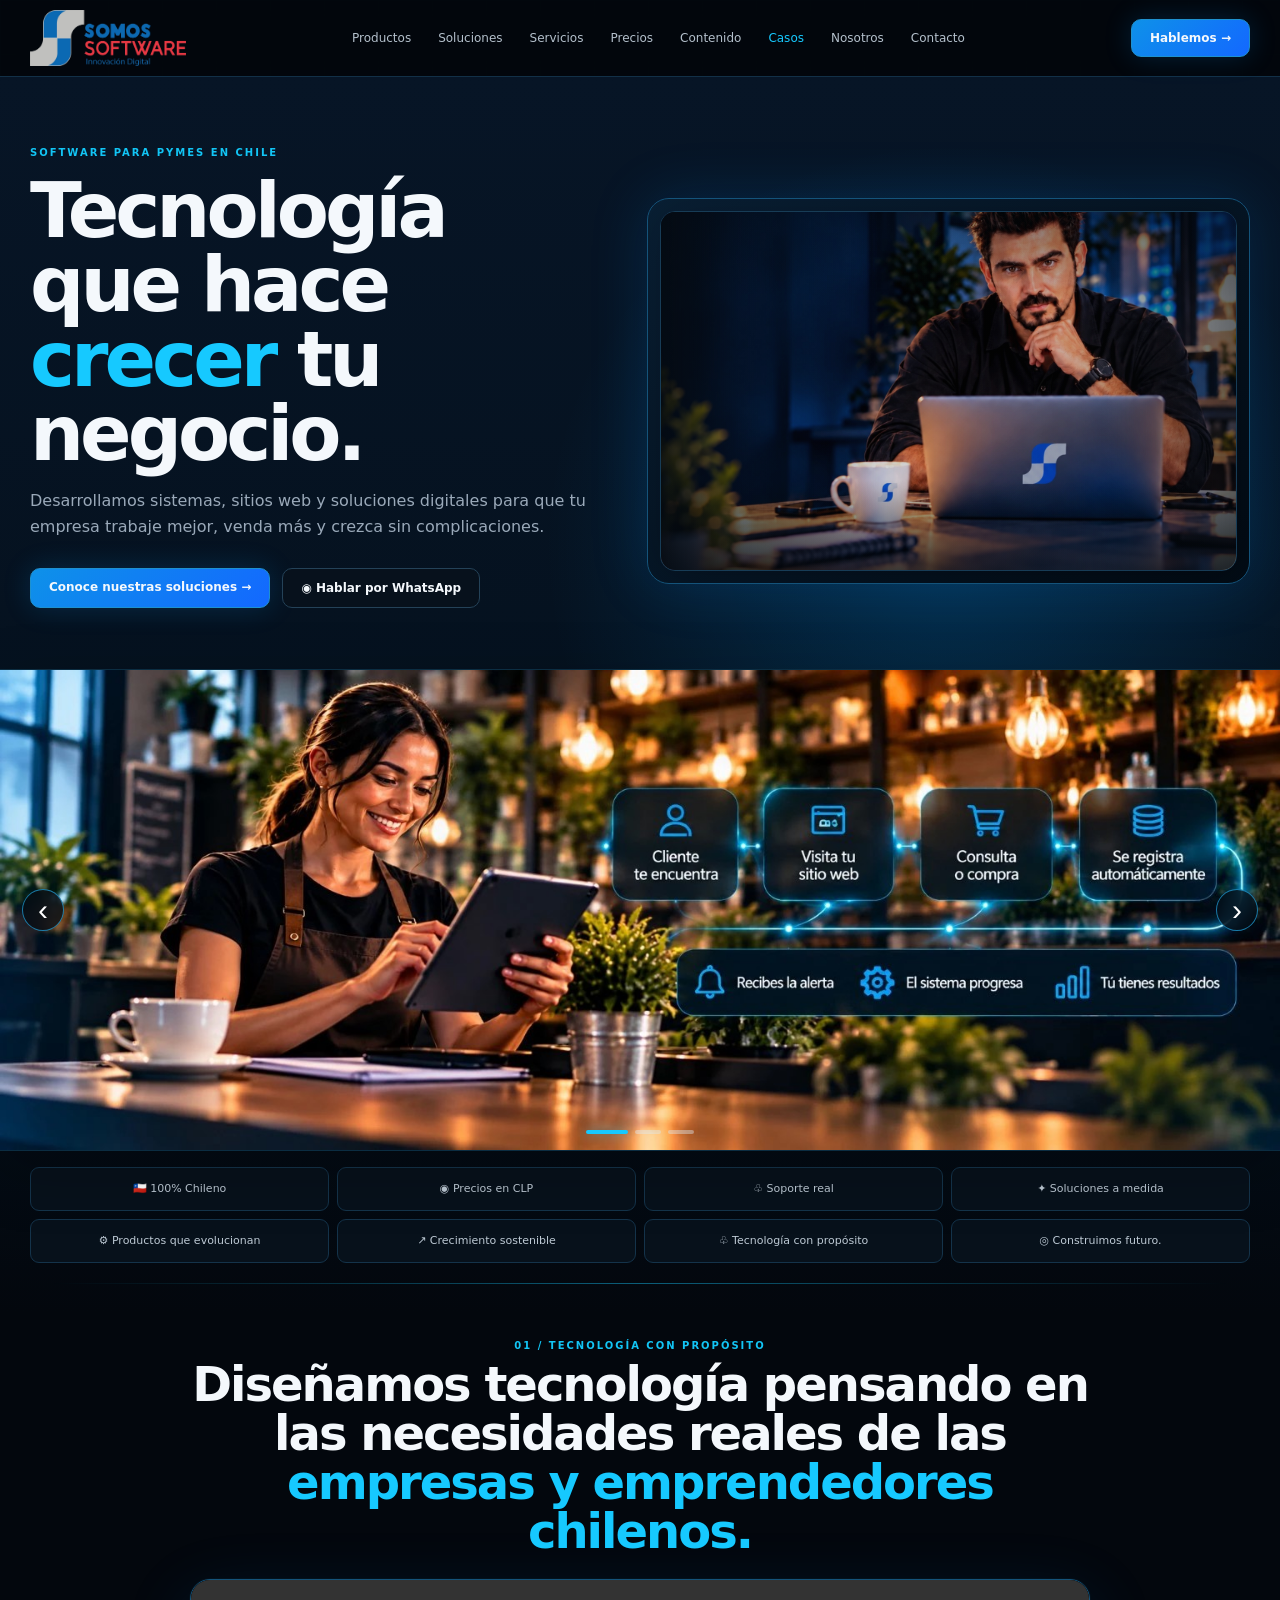
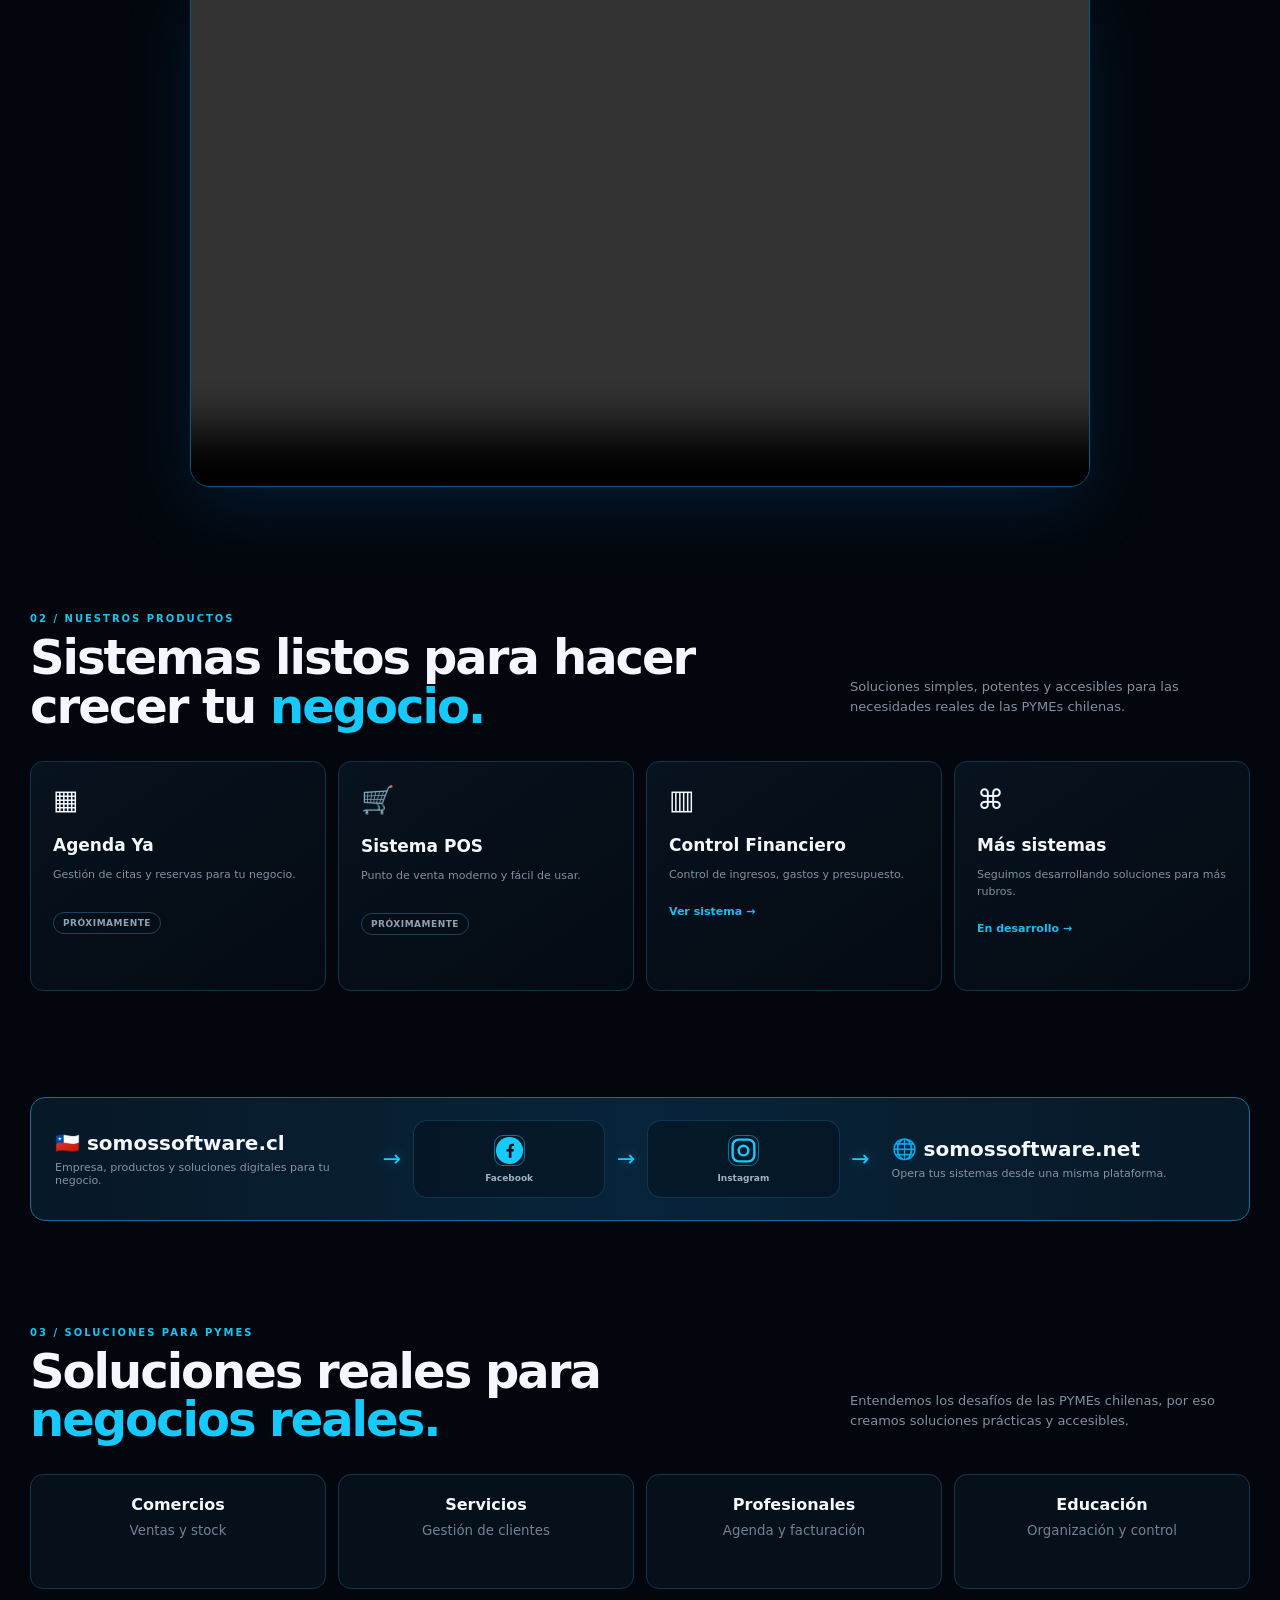
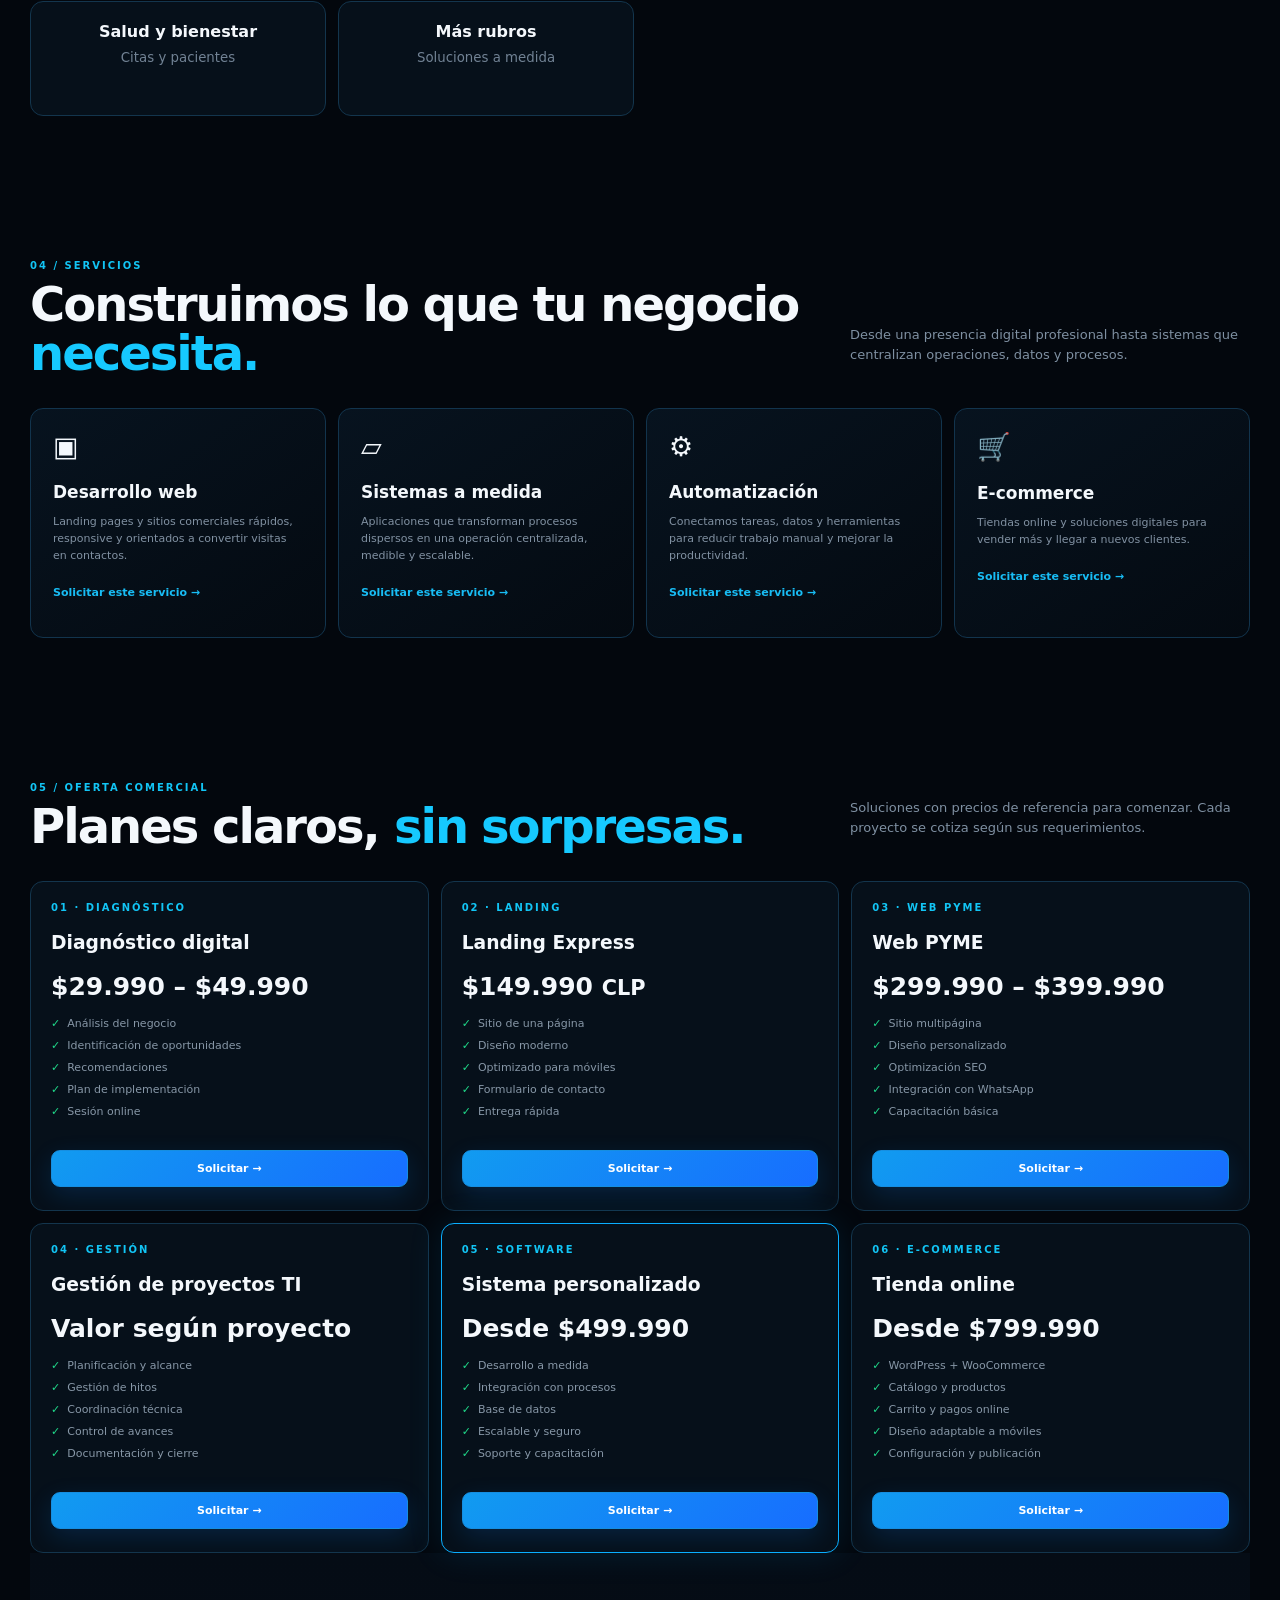
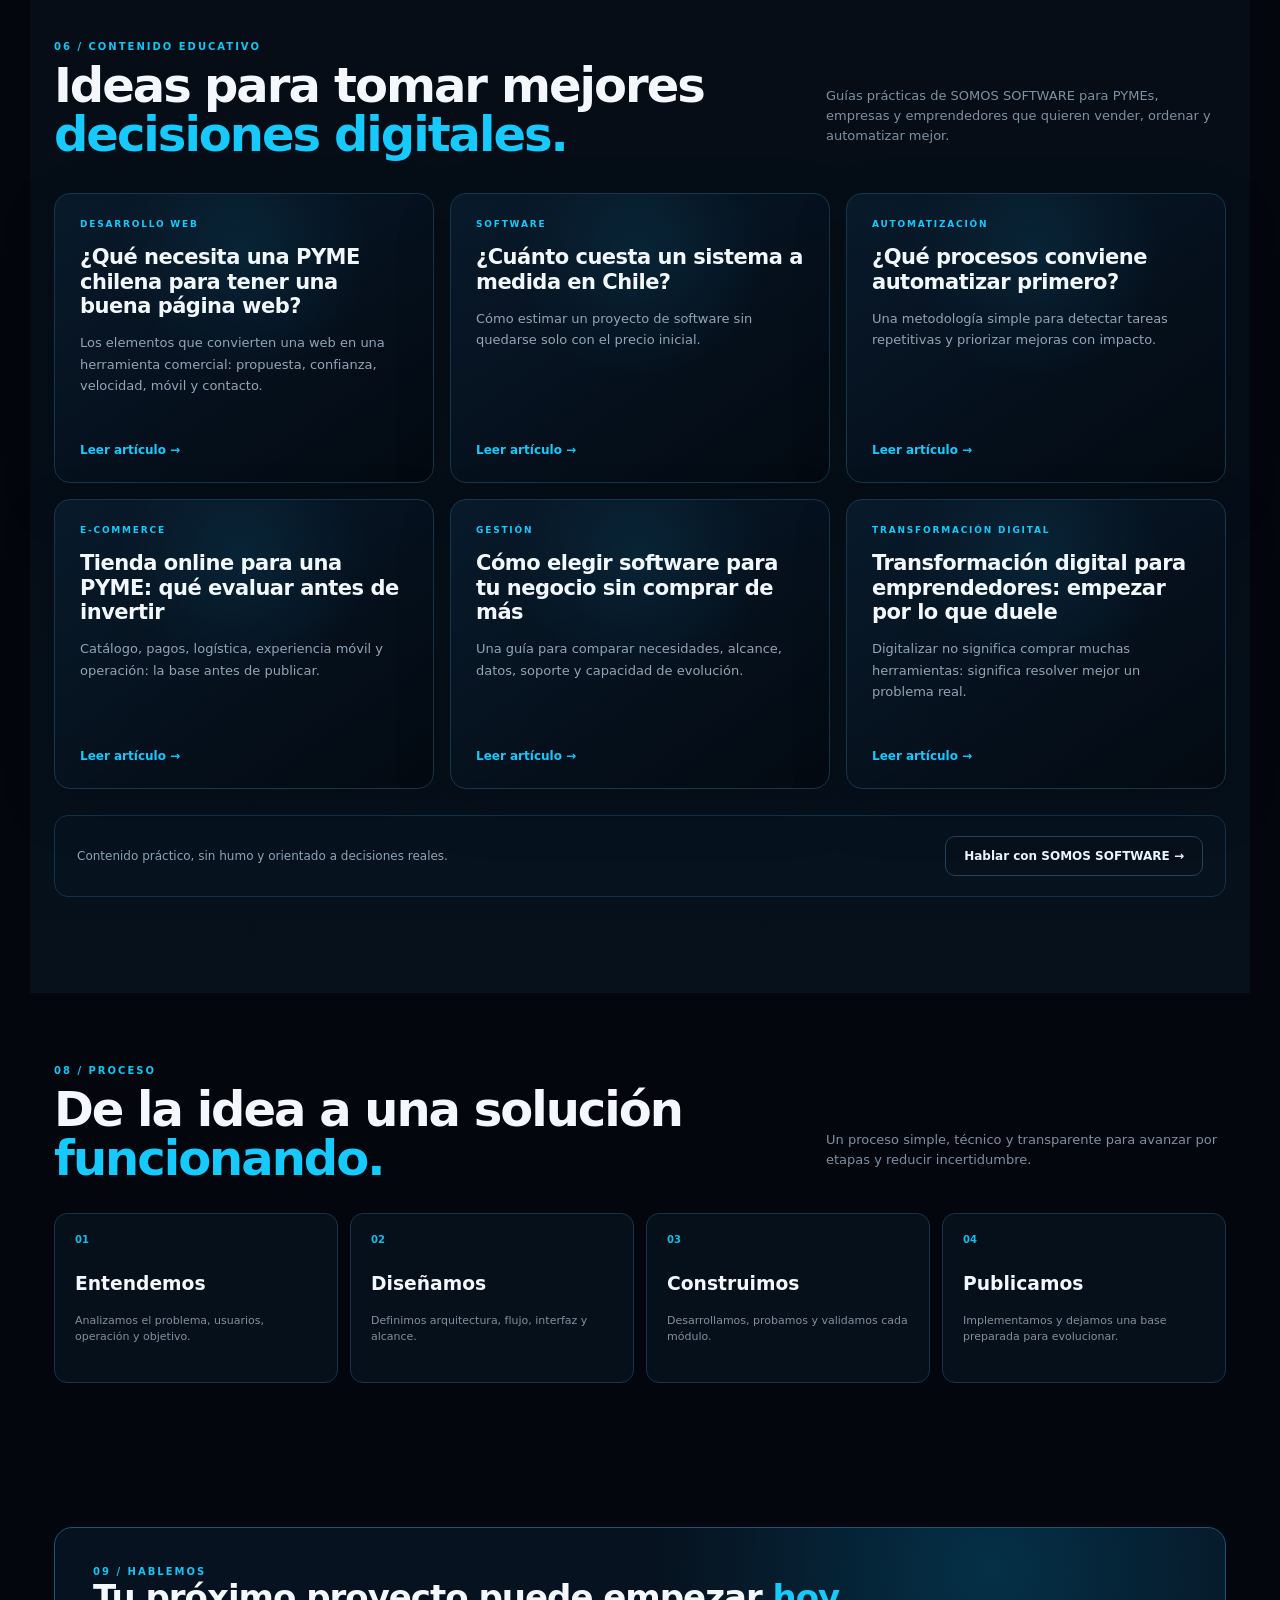
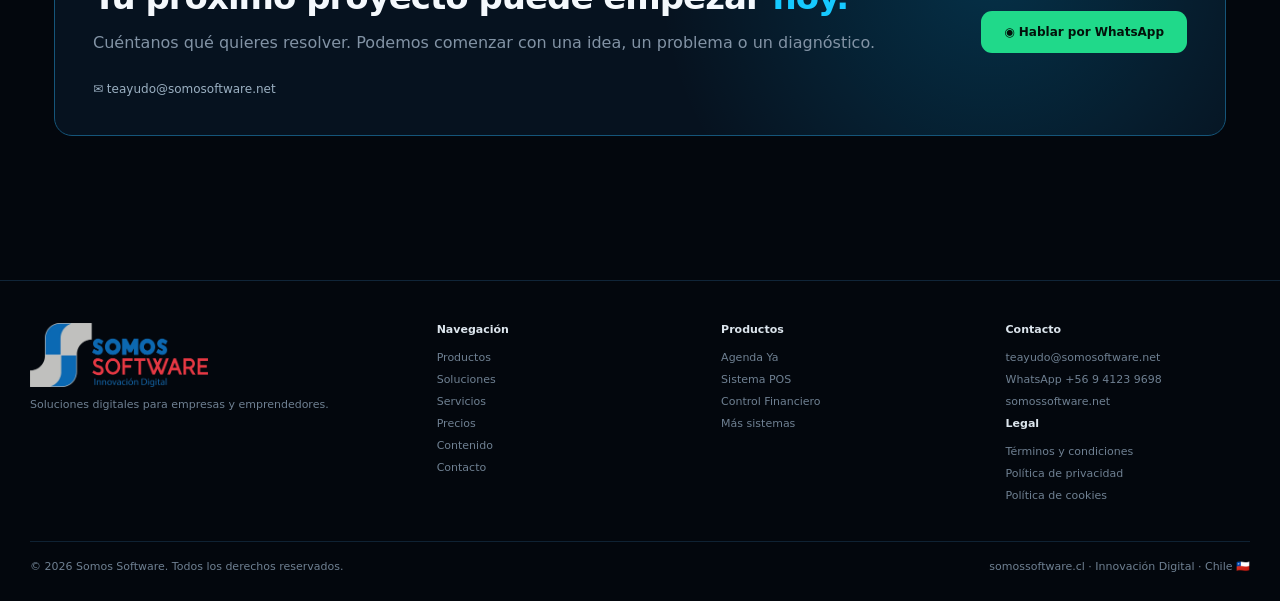
==== commit ba03bccd: "Revisión logo" ====
--- a/index.html
+++ b/index.html
@@ -120,7 +120,7 @@
 <section class="network-section"><div class="wrap"><div class="bridge network-bridge" aria-label="Ecosistema digital SOMOS SOFTWARE">
   <div class="network-brand network-cl"><strong>🇨🇱 somossoftware.cl</strong><p>Empresa, productos y soluciones digitales para tu negocio.</p></div>
   <div class="arrow network-arrow" aria-hidden="true">→</div>
-  <a class="social-node facebook-node" href="https://www.facebook.com/share/1E1KdWDYBE/" target="_blank" rel="noopener noreferrer" aria-label="Facebook de Somos Software"><svg class="social-icon" viewBox="0 0 24 24" aria-hidden="true"><path d="M14 8h3V5h-3c-2.8 0-5 2.2-5 5v2H6v3h3v6h3v-6h3l1-3h-4v-2c0-.6.4-1 1-1Z"/></svg><strong>Facebook</strong></a>
+  <a class="social-node facebook-node" href="https://www.facebook.com/share/1E1KdWDYBE/" target="_blank" rel="noopener noreferrer" aria-label="Facebook de Somos Software"><svg class="social-icon facebook-logo" viewBox="0 0 32 32" aria-hidden="true" focusable="false"><circle cx="16" cy="16" r="15" fill="currentColor"/><path fill="#050a12" d="M18.2 24v-7h2.35l.35-2.75H18.2v-1.76c0-.8.22-1.34 1.38-1.34h1.47V8.69c-.26-.03-1.16-.11-2.2-.11-2.18 0-3.68 1.33-3.68 3.77v1.9h-2.47V17h2.47v7h3.03Z"/></svg><strong>Facebook</strong></a>
   <div class="arrow network-arrow" aria-hidden="true">→</div>
   <a class="social-node instagram-node" href="https://www.instagram.com/somos.software/" target="_blank" rel="noopener noreferrer" aria-label="Instagram de Somos Software"><svg class="social-icon" viewBox="0 0 24 24" aria-hidden="true"><rect x="3" y="3" width="18" height="18" rx="5" fill="none" stroke="currentColor" stroke-width="2"/><circle cx="12" cy="12" r="4" fill="none" stroke="currentColor" stroke-width="2"/><circle cx="17.5" cy="6.5" r="1.2"/></svg><strong>Instagram</strong></a>
   <div class="arrow network-arrow" aria-hidden="true">→</div>
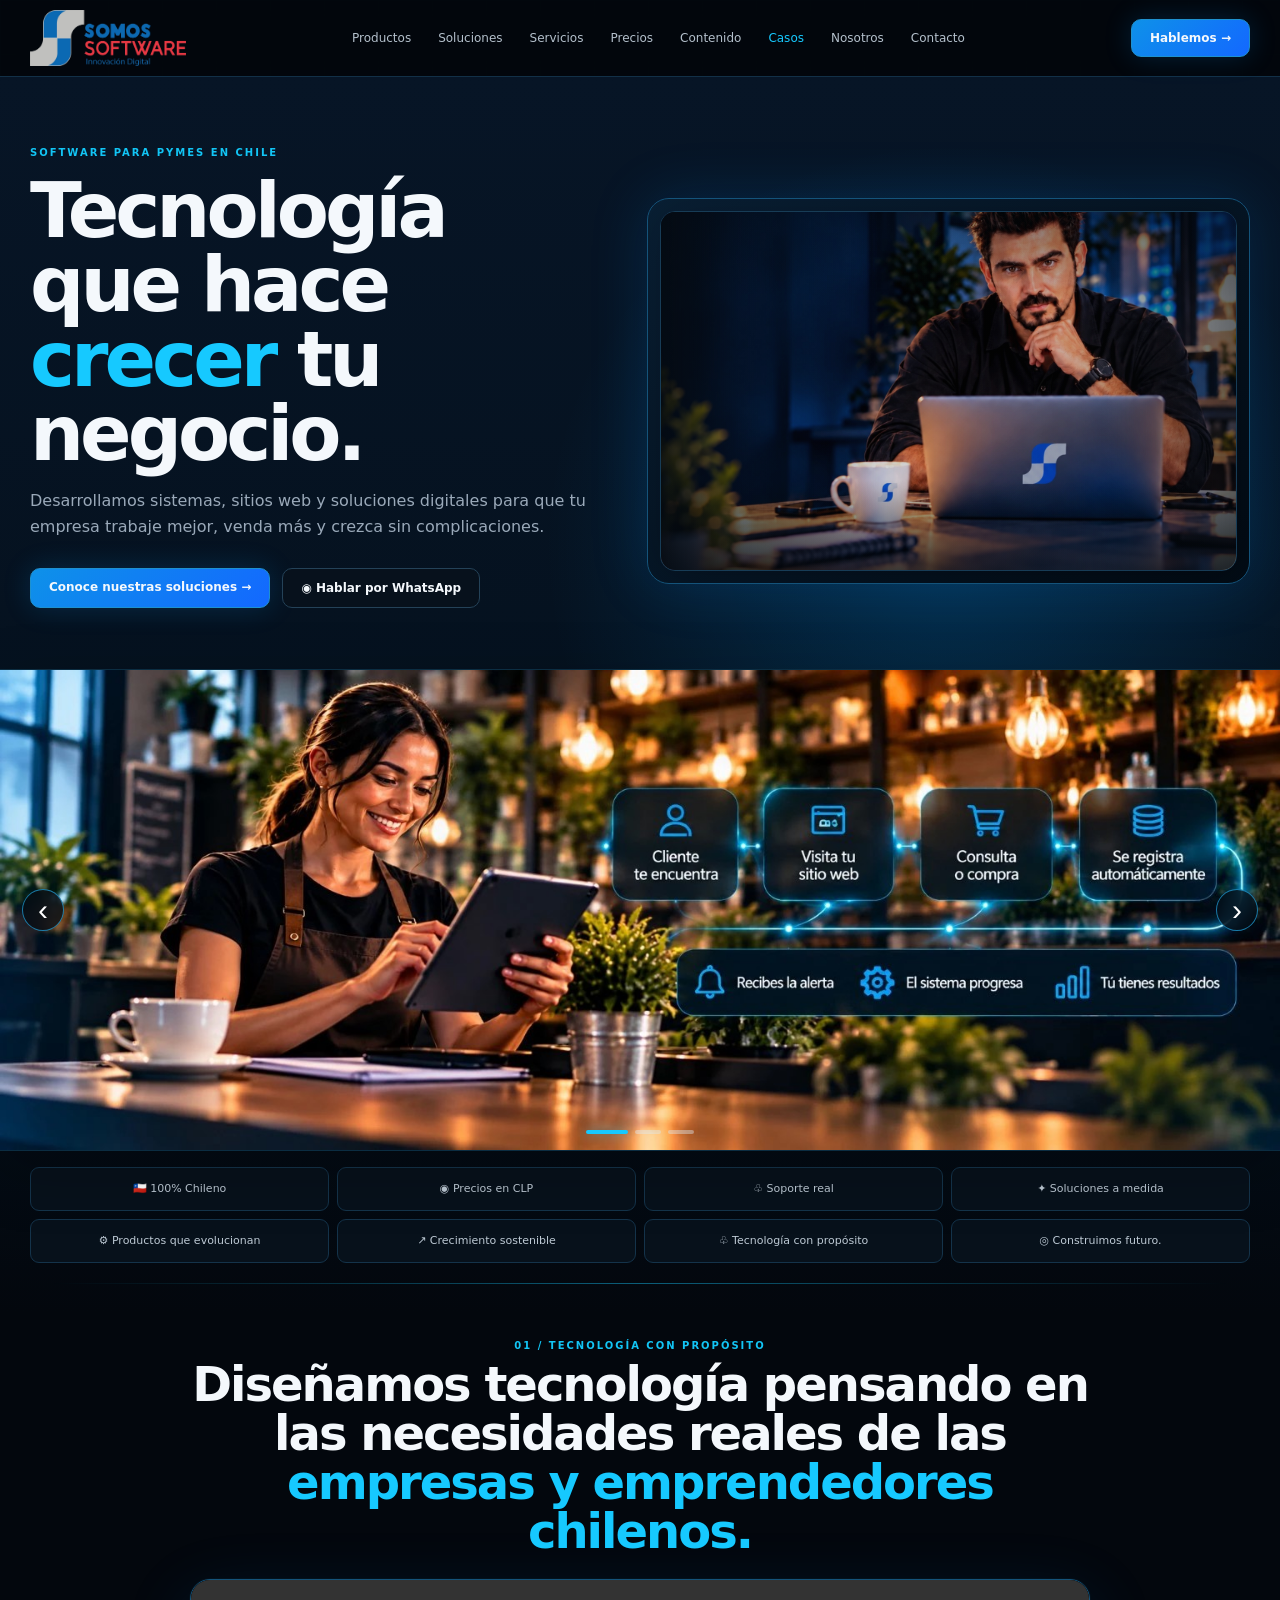
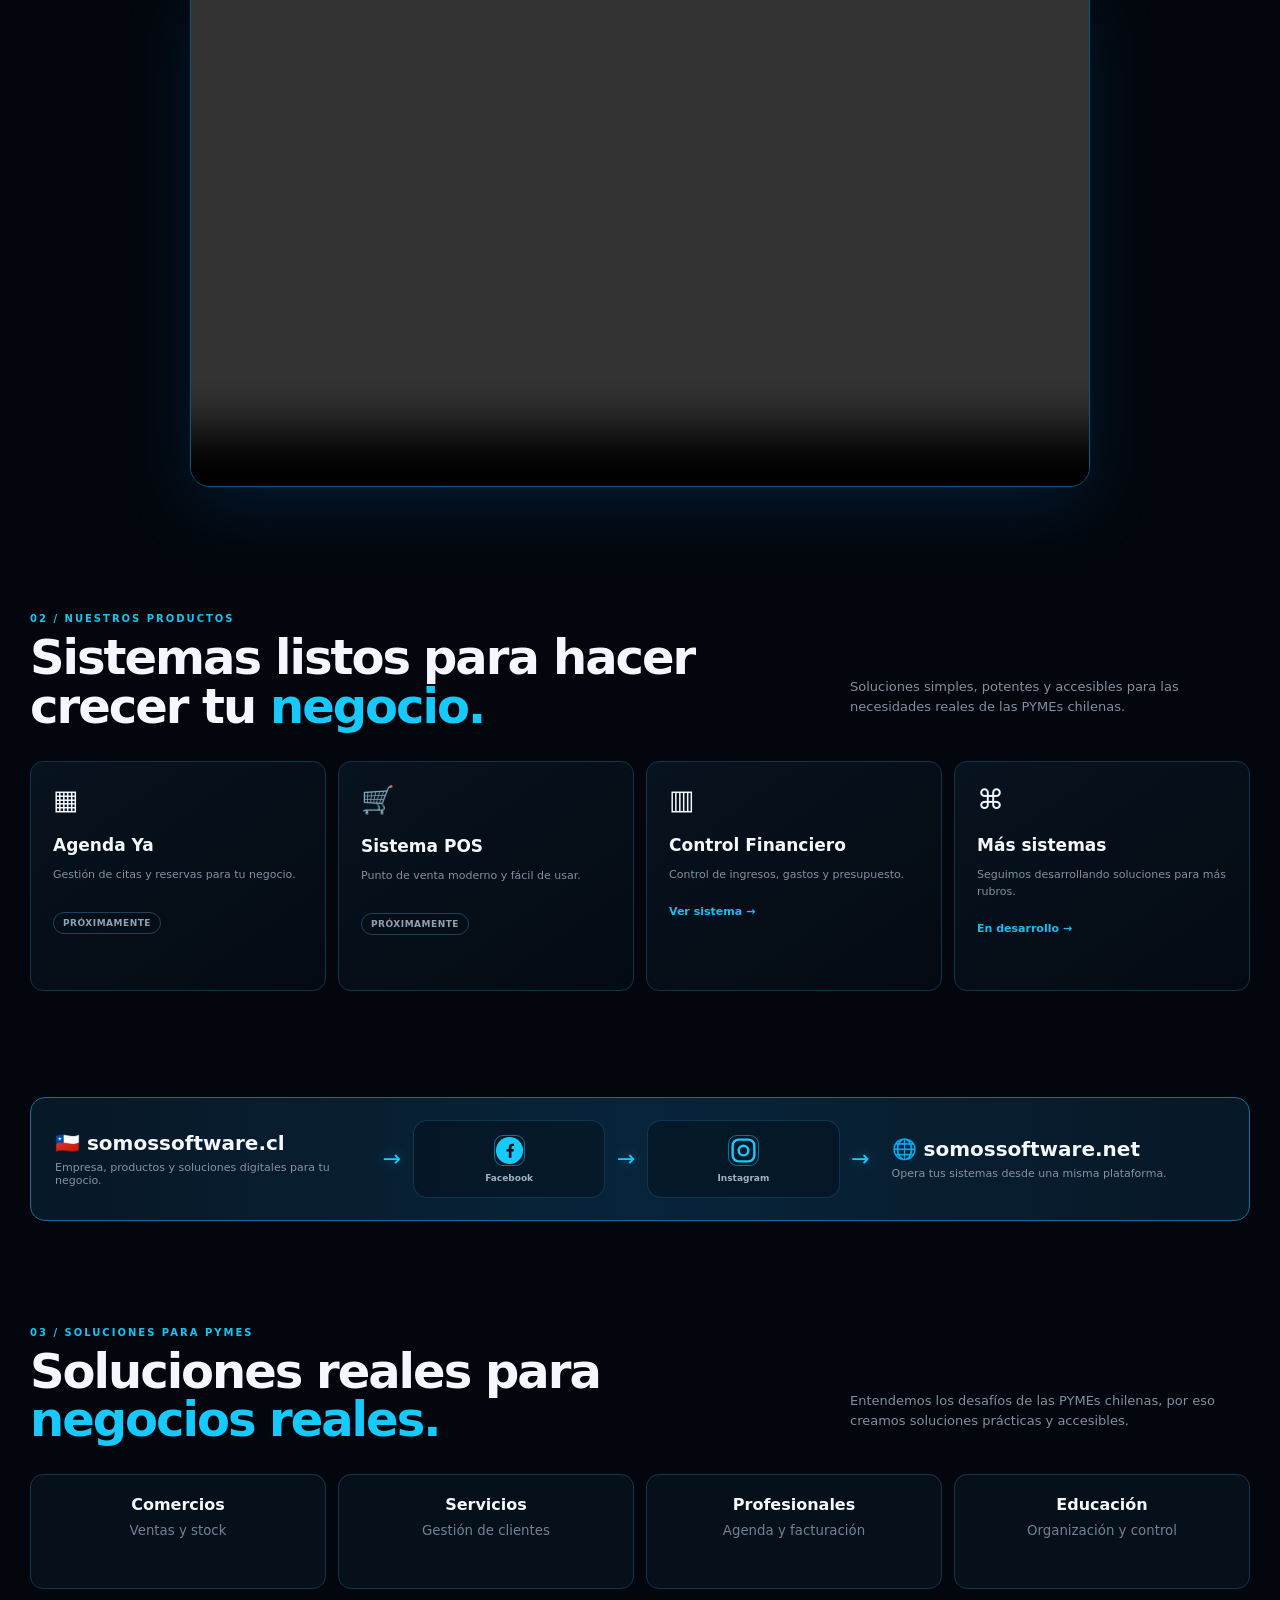
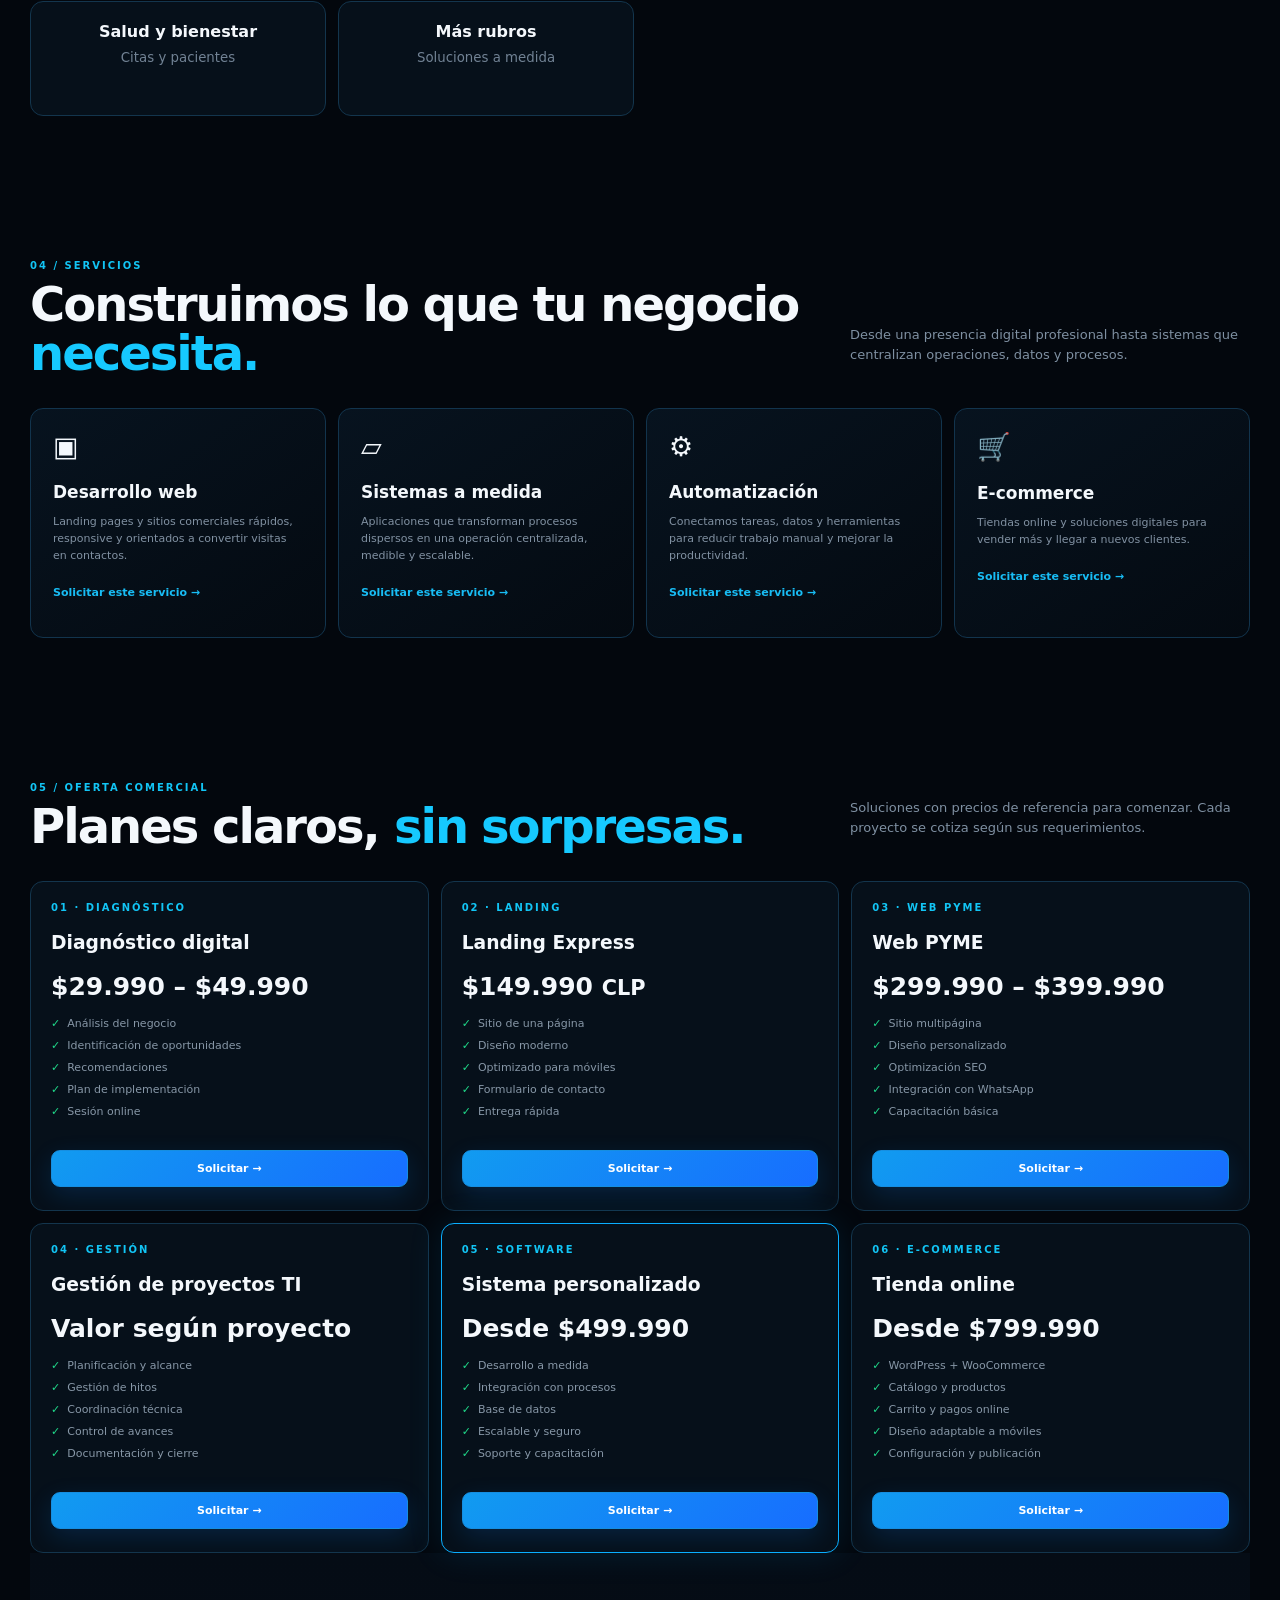
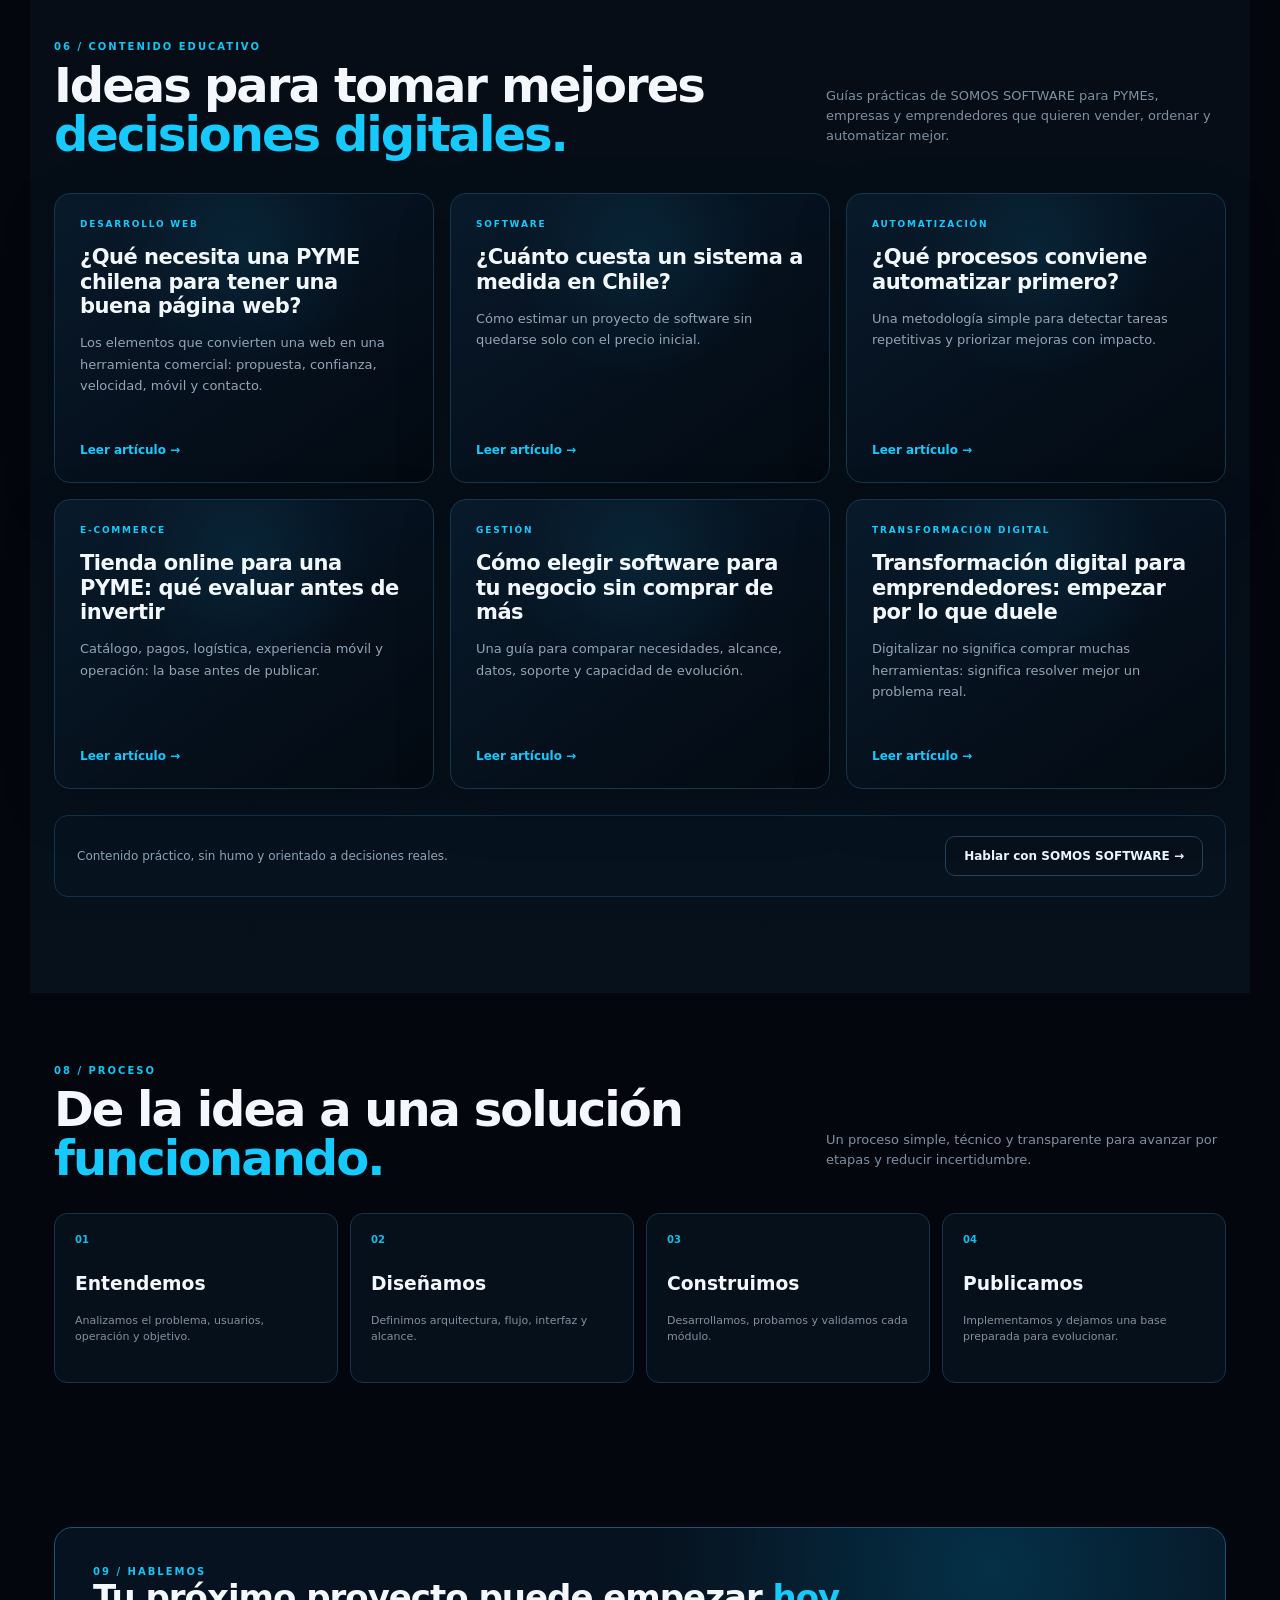
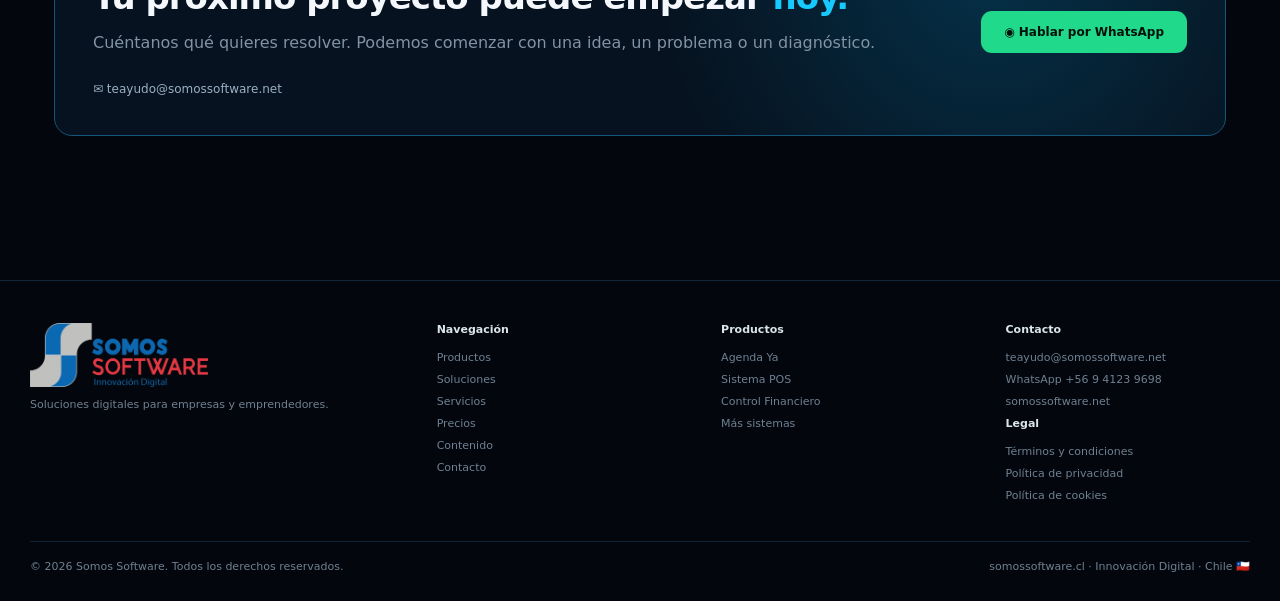
==== commit 8f4c52a4: "Duplicate contact section and footer in index.html" ====
--- a/index.html
+++ b/index.html
@@ -167,10 +167,10 @@
 <div class="process"><div class="num">01</div><h3>Entendemos</h3><p>Analizamos el problema, usuarios, operación y objetivo.</p></div><div class="process"><div class="num">02</div><h3>Diseñamos</h3><p>Definimos arquitectura, flujo, interfaz y alcance.</p></div><div class="process"><div class="num">03</div><h3>Construimos</h3><p>Desarrollamos, probamos y validamos cada módulo.</p></div><div class="process"><div class="num">04</div><h3>Publicamos</h3><p>Implementamos y dejamos una base preparada para evolucionar.</p></div>
 </div></div></section>
 
-<section id="contacto"><div class="wrap"><div class="final"><div><div class="label">09 / Hablemos</div><h2>Tu próximo proyecto puede empezar <span>hoy.</span></h2><p style="color:#8293a5">Cuéntanos qué quieres resolver. Podemos comenzar con una idea, un problema o un diagnóstico.</p><a class="contact-email" href="mailto:teayudo@somosoftware.net">✉ teayudo@somosoftware.net</a></div><a class="wa" href="https://wa.me/56941239698?text=Hola%20Somos%20Software,%20quiero%20conocer%20sus%20soluciones">◉ Hablar por WhatsApp</a></div></div></section>
+<section id="contacto"><div class="wrap"><div class="final"><div><div class="label">09 / Hablemos</div><h2>Tu próximo proyecto puede empezar <span>hoy.</span></h2><p style="color:#8293a5">Cuéntanos qué quieres resolver. Podemos comenzar con una idea, un problema o un diagnóstico.</p><a class="contact-email" href="mailto:teayudo@somossoftware.net">✉ teayudo@somossoftware.net</a></div><a class="wa" href="https://wa.me/56941239698?text=Hola%20Somos%20Software,%20quiero%20conocer%20sus%20soluciones">◉ Hablar por WhatsApp</a></div></div></section>
 </main>
 
-<footer><div class="wrap"><div class="foot"><div><div class="brand"><img class="official-logo footer-logo" src="logo-somos-software.png" alt="Somos Software · Innovación Digital"></div><p>Soluciones digitales para empresas y emprendedores.</p></div><div><h4>Navegación</h4><a href="#productos">Productos</a><a href="#soluciones">Soluciones</a><a href="#servicios">Servicios</a><a href="#precios">Precios</a><a href="#contenido">Contenido</a><a href="#contacto">Contacto</a></div><div><h4>Productos</h4><a href="#">Agenda Ya</a><a href="#">Sistema POS</a><a href="#">Control Financiero</a><a href="#">Más sistemas</a></div><div><h4>Contacto</h4><a href="mailto:teayudo@somosoftware.net">teayudo@somosoftware.net</a><a href="https://wa.me/56941239698?text=Hola%20Somos%20Software,%20quiero%20conocer%20sus%20soluciones">WhatsApp +56 9 4123 9698</a><a href="https://www.somossoftware.net" target="_blank" rel="noopener noreferrer" aria-label="Abrir somossoftware.net">somossoftware.net</a><h4>Legal</h4><a href="#">Términos y condiciones</a><a href="#">Política de privacidad</a><a href="#">Política de cookies</a></div></div><div class="copy"><span>© 2026 Somos Software. Todos los derechos reservados.</span><span>somossoftware.cl · Innovación Digital · Chile 🇨🇱</span></div></div></footer>
+<footer><div class="wrap"><div class="foot"><div><div class="brand"><img class="official-logo footer-logo" src="logo-somos-software.png" alt="Somos Software · Innovación Digital"></div><p>Soluciones digitales para empresas y emprendedores.</p></div><div><h4>Navegación</h4><a href="#productos">Productos</a><a href="#soluciones">Soluciones</a><a href="#servicios">Servicios</a><a href="#precios">Precios</a><a href="#contenido">Contenido</a><a href="#contacto">Contacto</a></div><div><h4>Productos</h4><a href="#">Agenda Ya</a><a href="#">Sistema POS</a><a href="#">Control Financiero</a><a href="#">Más sistemas</a></div><div><h4>Contacto</h4><a href="mailto:teayudo@somossoftware.net">teayudo@somossoftware.net</a><a href="https://wa.me/56941239698?text=Hola%20Somos%20Software,%20quiero%20conocer%20sus%20soluciones">WhatsApp +56 9 4123 9698</a><a href="https://www.somossoftware.net" target="_blank" rel="noopener noreferrer" aria-label="Abrir somossoftware.net">somossoftware.net</a><h4>Legal</h4><a href="#">Términos y condiciones</a><a href="#">Política de privacidad</a><a href="#">Política de cookies</a></div></div><div class="copy"><span>© 2026 Somos Software. Todos los derechos reservados.</span><span>somossoftware.cl · Innovación Digital · Chile 🇨🇱</span></div></div></footer>
 <script src="main.js"></script>
 </body>
-</html>+</html>
--- a/style.css
+++ b/style.css
@@ -431,3 +431,98 @@
 .article-footer a{color:#16c9ff;text-decoration:none;font-weight:900;font-size:12px}
 @media(max-width:900px){.article-grid{grid-template-columns:repeat(2,1fr)}.content-cta{align-items:flex-start;flex-direction:column}.article-shell{padding-top:88px}}
 @media(max-width:560px){.article-grid{grid-template-columns:1fr}.article-card{min-height:245px}.content-section{padding:66px 0 72px}.article-shell{width:min(100% - 28px,920px);padding:74px 0 65px}.article-shell h1{font-size:42px;letter-spacing:-2px}.article-shell .article-intro{font-size:16px}.article-body p,.article-body li{font-size:15px}.article-body h2{font-size:26px}.article-footer{align-items:flex-start;flex-direction:column}}
+
+
+/* V2.1 — mobile ecosystem bridge: four horizontal positions, desktop unchanged.
+   Mobile order: 01 .CL → 02 Facebook → 03 Instagram → 04 .NET. */
+@media(max-width:560px){
+  .network-bridge{
+    grid-template-columns:repeat(4,minmax(0,1fr));
+    gap:6px;
+    padding:12px 8px;
+    overflow:visible;
+    text-align:center;
+  }
+
+  /* The three legacy arrow grid items are decorative on mobile; the arrows are
+     rendered between the four real nodes so the four nodes occupy the four columns. */
+  .network-arrow{display:none}
+
+  .network-brand,
+  .facebook-node,
+  .instagram-node,
+  .network-net{
+    min-width:0;
+    width:100%;
+    box-sizing:border-box;
+    position:relative;
+  }
+
+  .network-brand,
+  .network-net{
+    display:flex;
+    flex-direction:column;
+    align-items:center;
+    justify-content:center;
+    min-height:64px;
+    padding:7px 4px;
+  }
+
+  .network-brand strong,
+  .network-net strong{
+    display:block;
+    max-width:100%;
+    font-size:8px;
+    line-height:1.12;
+    letter-spacing:-.15px;
+    overflow-wrap:anywhere;
+    word-break:break-word;
+  }
+
+  .network-brand p,
+  .network-net p{display:none}
+
+  .social-node{
+    min-height:64px;
+    padding:6px 3px;
+    border-radius:10px;
+    gap:5px;
+  }
+
+  .social-node strong{
+    font-size:7px;
+    line-height:1.1;
+    white-space:nowrap;
+  }
+
+  .social-icon{
+    width:27px;
+    height:27px;
+    font-size:17px;
+    flex:0 0 auto;
+  }
+
+  /* Visual separators between the four positions. */
+  .network-brand::after,
+  .facebook-node::after,
+  .instagram-node::after{
+    content:"→";
+    position:absolute;
+    right:-8px;
+    top:50%;
+    transform:translateY(-50%);
+    color:#16c9ff;
+    font-size:14px;
+    line-height:1;
+    font-weight:900;
+    text-shadow:0 0 10px rgba(22,201,255,.45);
+    pointer-events:none;
+    z-index:5;
+  }
+}
+
+@media(prefers-reduced-motion:reduce){
+  .network-brand::after,
+  .facebook-node::after,
+  .instagram-node::after{animation:none}
+}
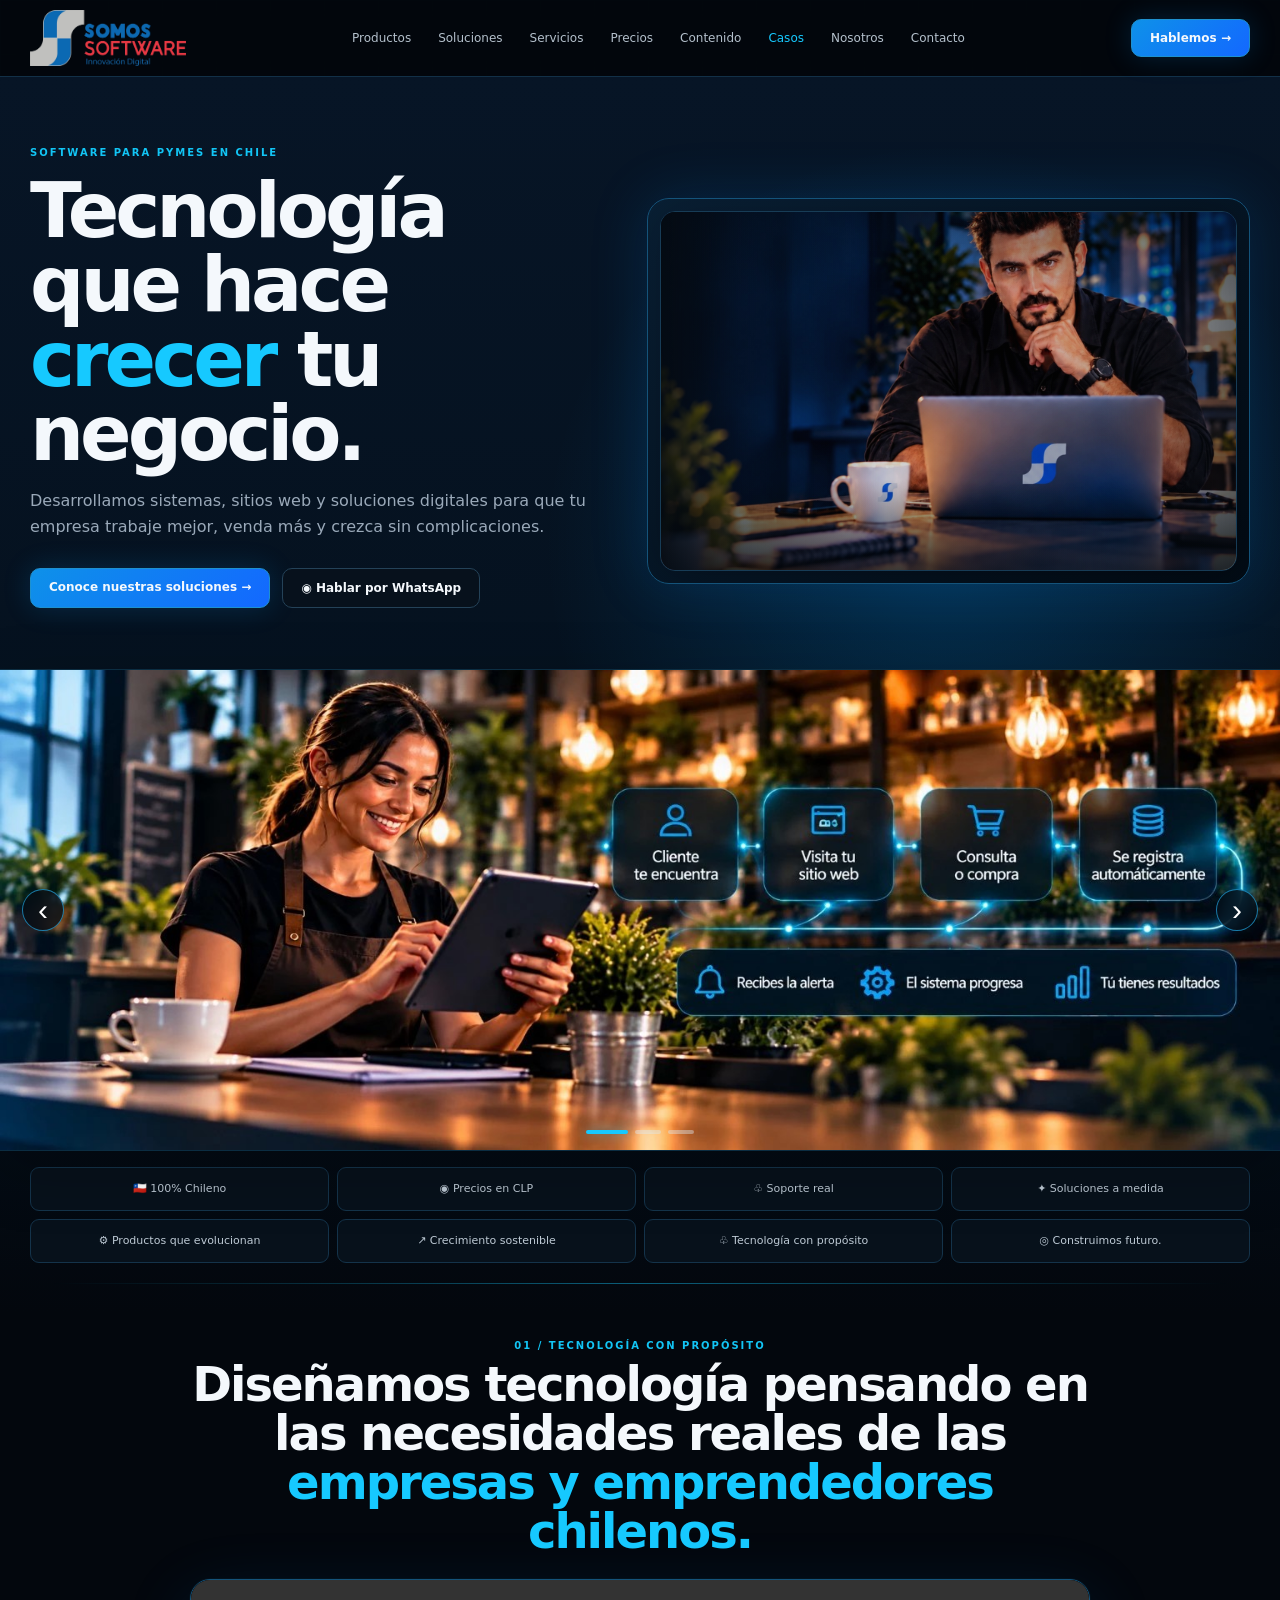
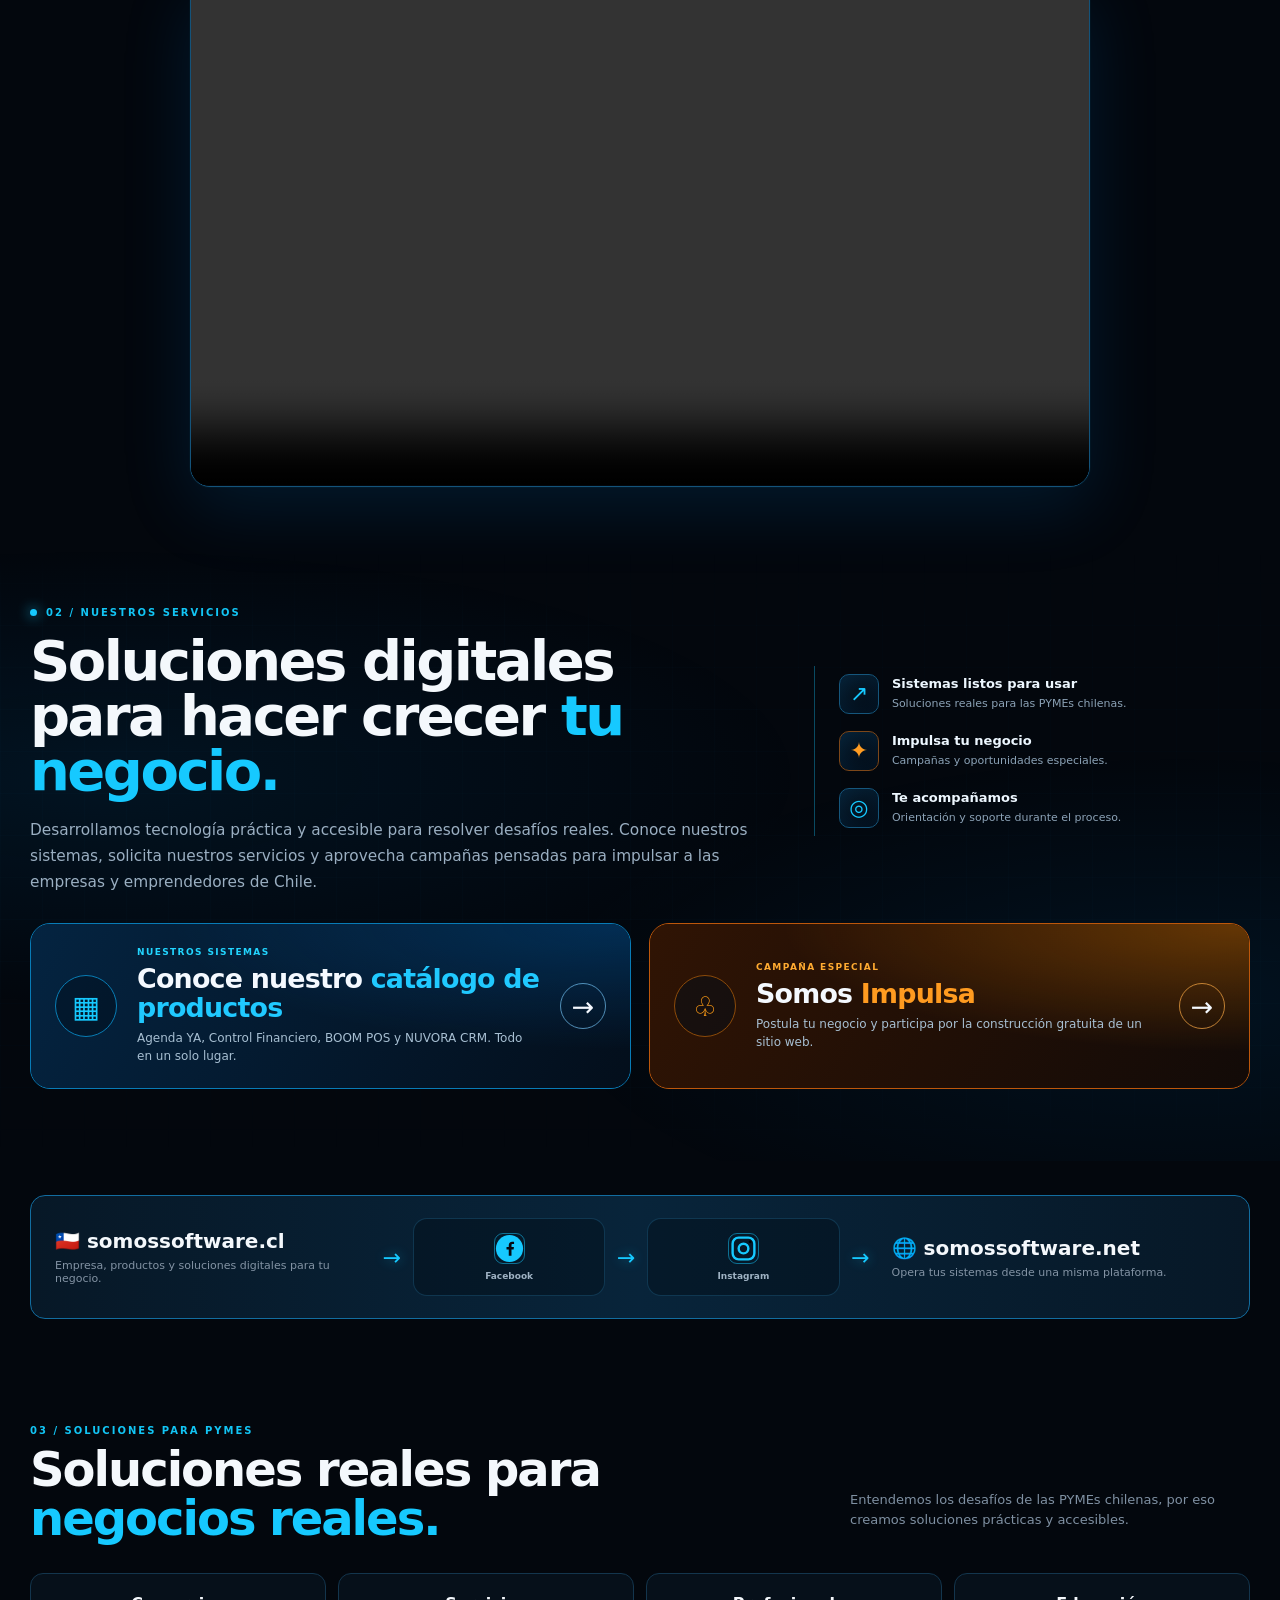
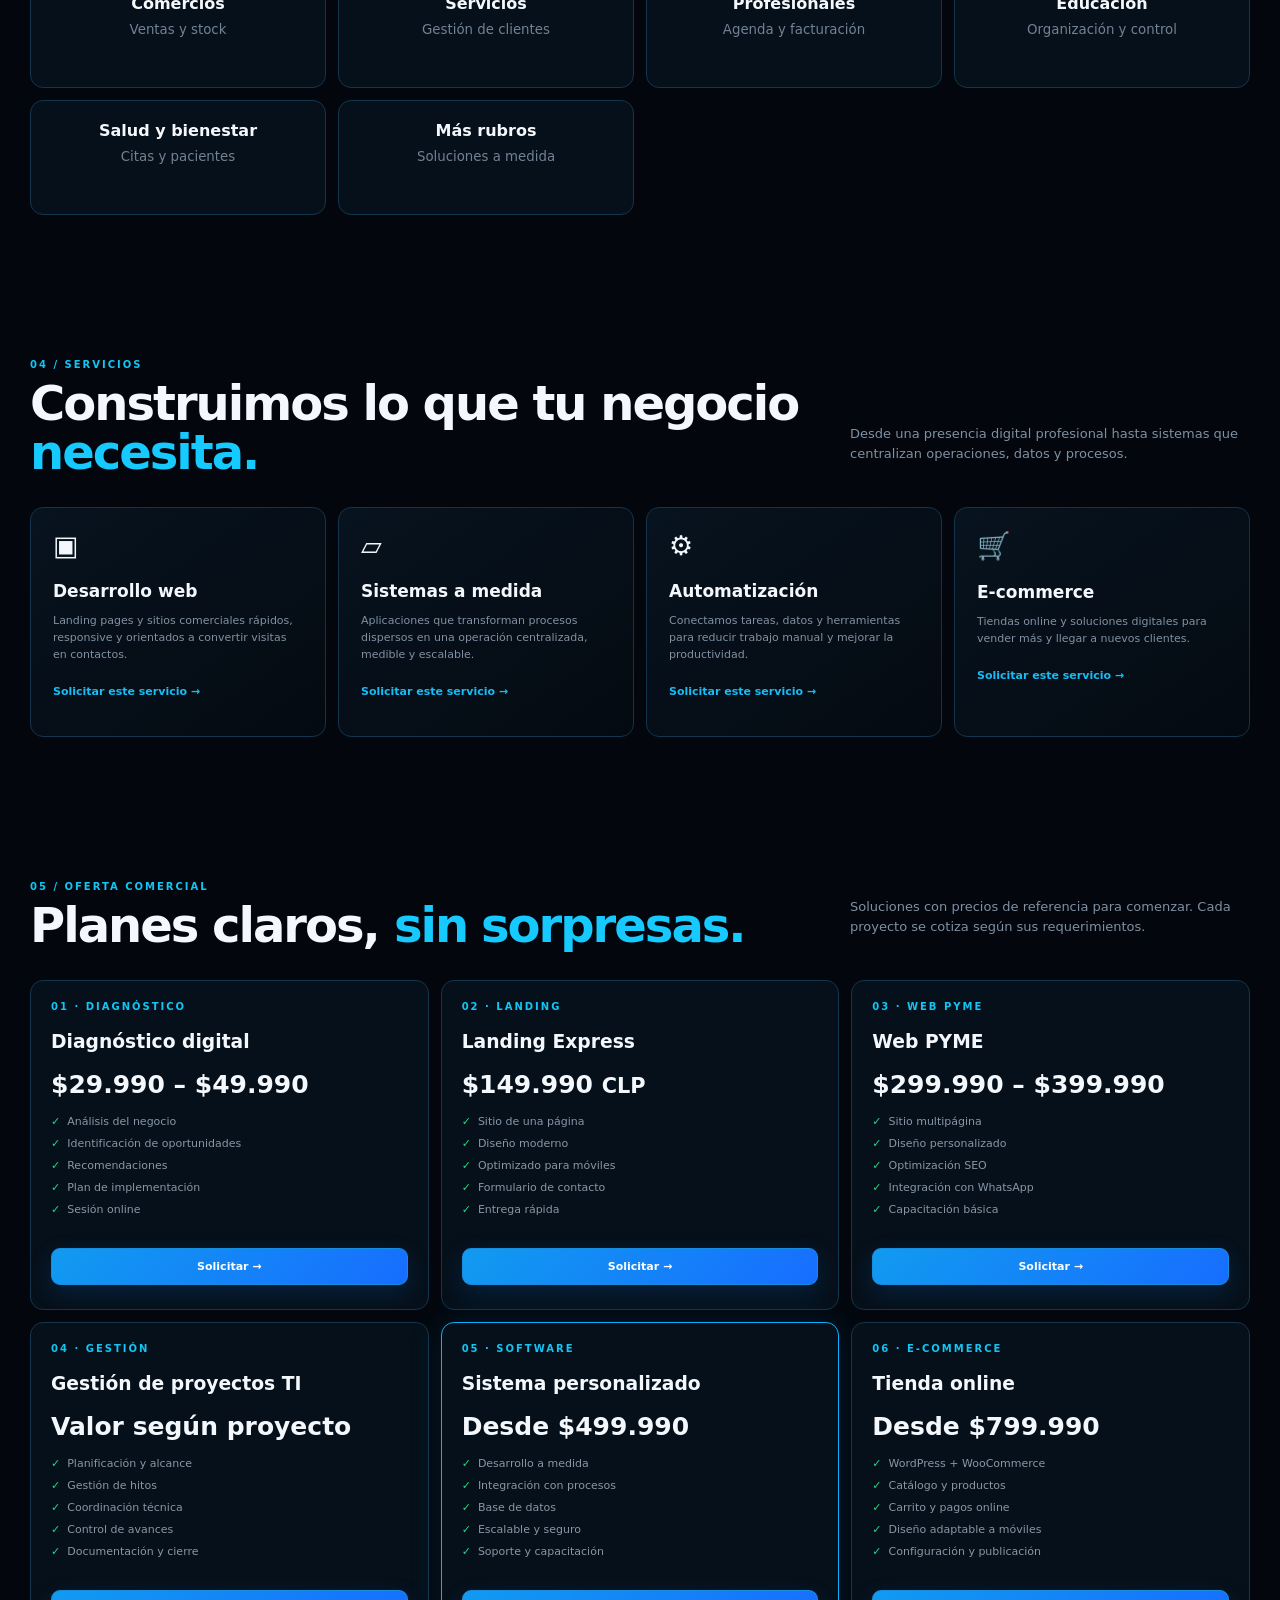
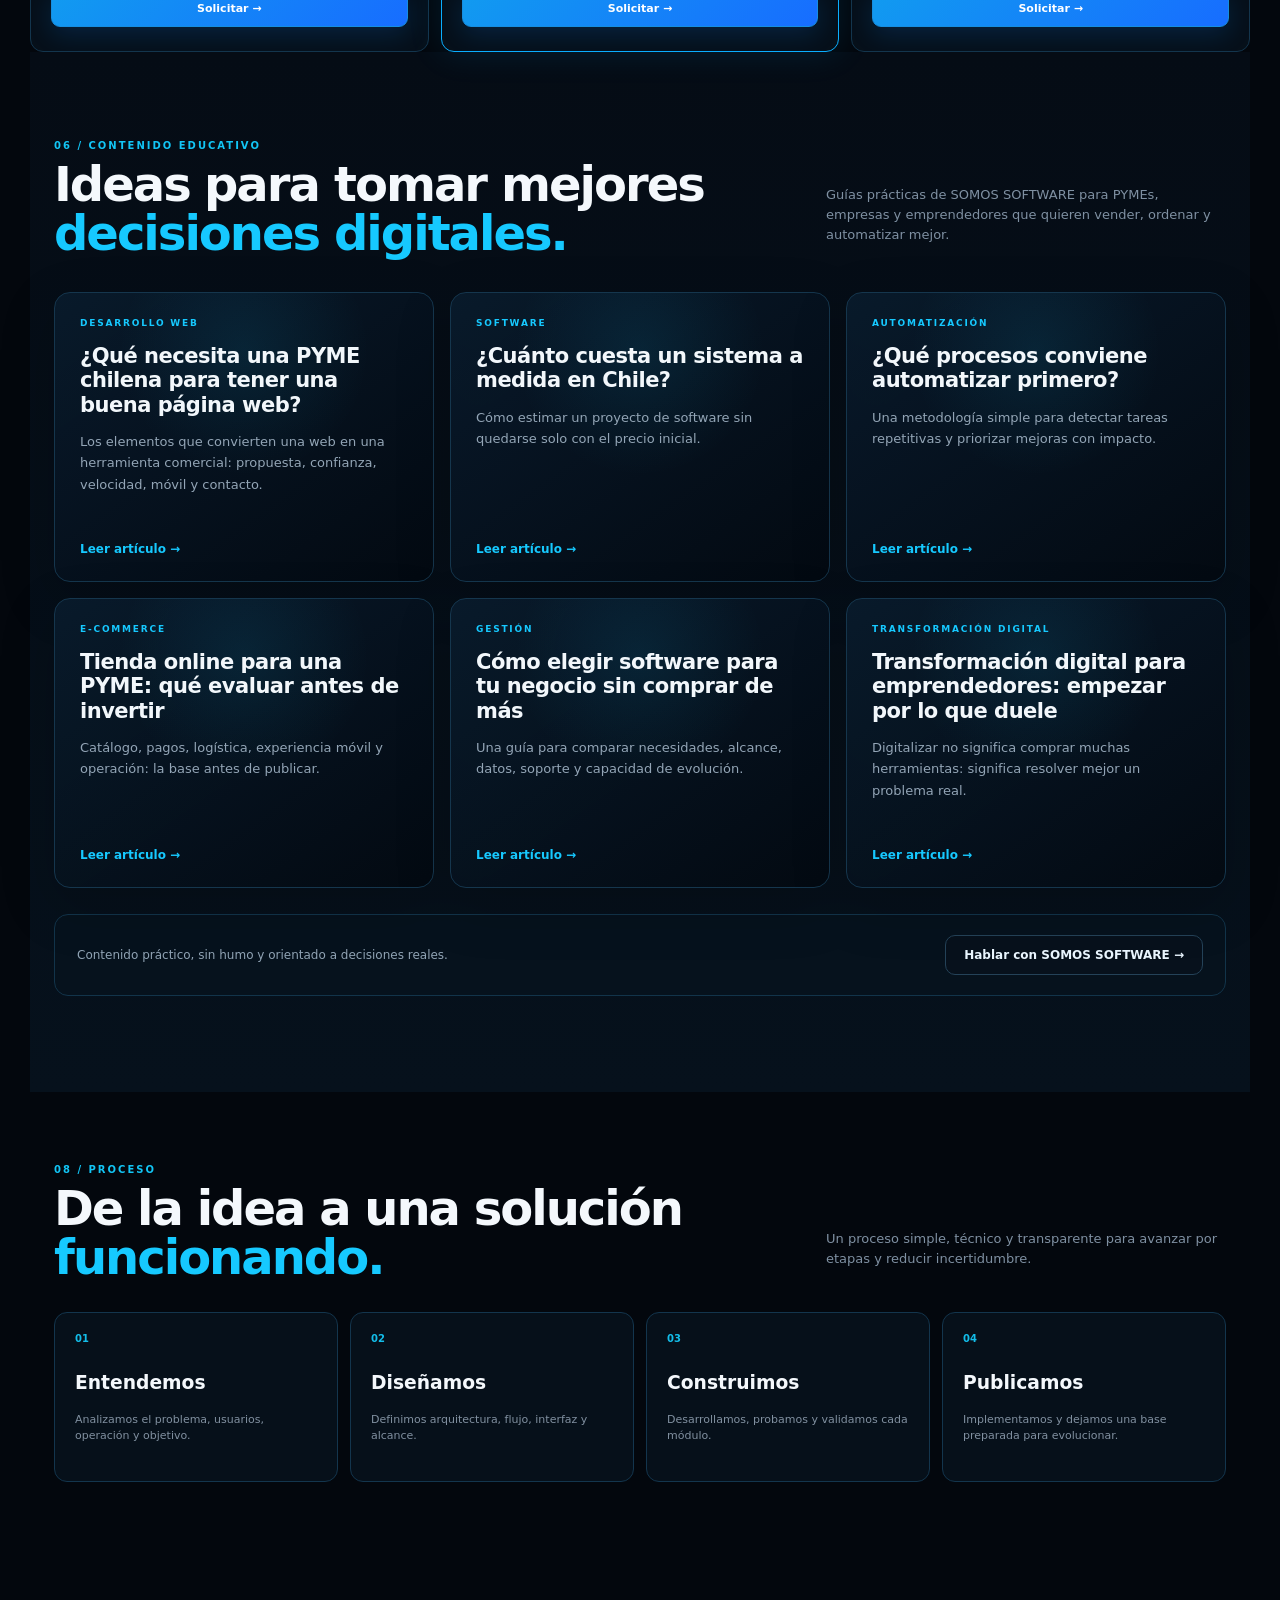
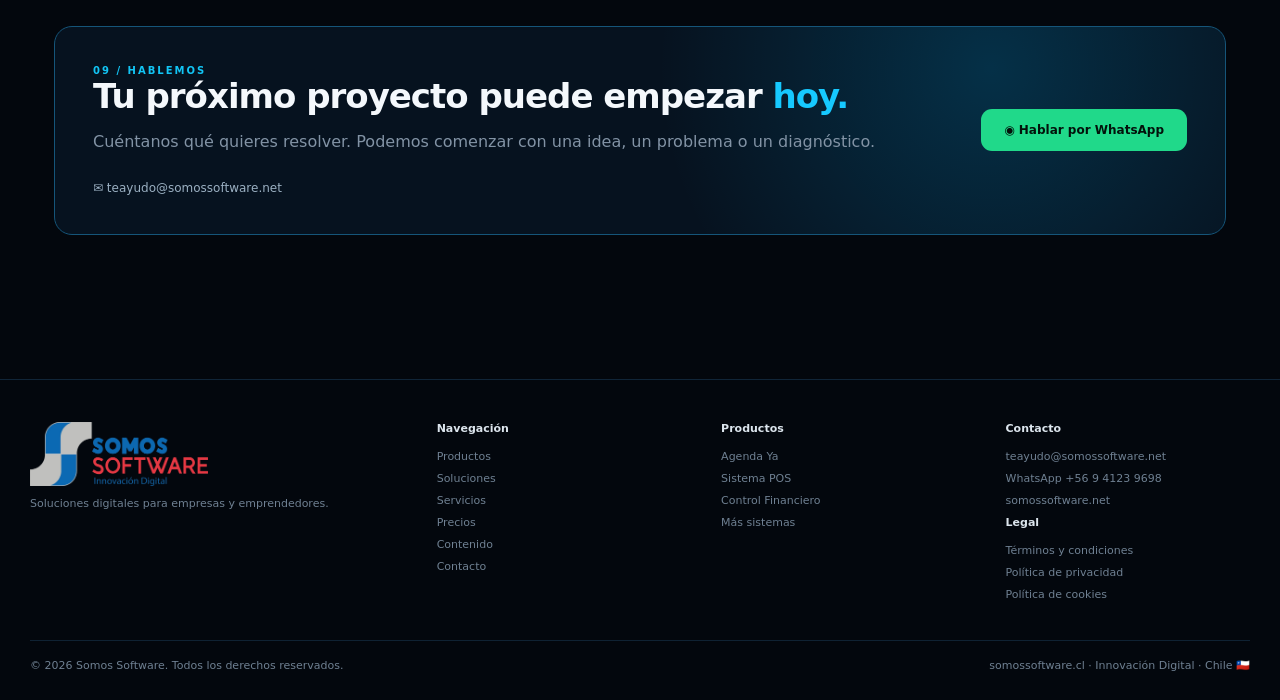
==== commit 1480a022: "Actualización" ====
--- a/index.html
+++ b/index.html
@@ -109,13 +109,98 @@
 </div>
 </div>
 </section>
-<section id="productos"><div class="wrap"><div class="sectionHead"><div><div class="label">02 / Nuestros productos</div><h2 class="motion-words">Sistemas listos para hacer crecer tu <span>negocio.</span></h2></div><p>Soluciones simples, potentes y accesibles para las necesidades reales de las PYMEs chilenas.</p></div>
-<div class="grid4">
-<div class="card"><div class="icon">▦</div><h3>Agenda Ya</h3><p>Gestión de citas y reservas para tu negocio.</p><span class="coming-soon">Próximamente</span></div>
-<div class="card"><div class="icon">🛒</div><h3>Sistema POS</h3><p>Punto de venta moderno y fácil de usar.</p><span class="coming-soon">Próximamente</span></div>
-<div class="card"><div class="icon">▥</div><h3>Control Financiero</h3><p>Control de ingresos, gastos y presupuesto.</p><a class="more" href="https://controlfinanciero.cl">Ver sistema →</a></div>
-<div class="card"><div class="icon">⌘</div><h3>Más sistemas</h3><p>Seguimos desarrollando soluciones para más rubros.</p><span class="more">En desarrollo →</span></div>
-</div></div></section>
+<section id="productos" class="solutions-entry-section">
+  <div class="wrap">
+    <div class="solutions-entry-head">
+      <div class="solutions-entry-copy">
+        <div class="label"><span class="label-dot" aria-hidden="true"></span> 02 / Nuestros servicios</div>
+        <h2 class="motion-words">Soluciones digitales<br>para hacer crecer <span>tu negocio.</span></h2>
+        <p>Desarrollamos tecnología práctica y accesible para resolver desafíos reales. Conoce nuestros sistemas, solicita nuestros servicios y aprovecha campañas pensadas para impulsar a las empresas y emprendedores de Chile.</p>
+      </div>
+      <div class="solutions-entry-points" aria-label="Lo que ofrecemos">
+        <div class="entry-point"><span class="entry-point-icon" aria-hidden="true">↗</span><div><strong>Sistemas listos para usar</strong><small>Soluciones reales para las PYMEs chilenas.</small></div></div>
+        <div class="entry-point"><span class="entry-point-icon orange" aria-hidden="true">✦</span><div><strong>Impulsa tu negocio</strong><small>Campañas y oportunidades especiales.</small></div></div>
+        <div class="entry-point"><span class="entry-point-icon" aria-hidden="true">◎</span><div><strong>Te acompañamos</strong><small>Orientación y soporte durante el proceso.</small></div></div>
+      </div>
+    </div>
+
+    <div class="solutions-entry-actions">
+      <button class="entry-cta entry-cta-products" type="button" id="open-products-catalog" aria-haspopup="dialog" aria-controls="products-catalog-modal">
+        <span class="entry-cta-symbol" aria-hidden="true">▦</span>
+        <span class="entry-cta-content"><small>NUESTROS SISTEMAS</small><strong>Conoce nuestro <em>catálogo de productos</em></strong><span>Agenda YA, Control Financiero, BOOM POS y NUVORA CRM. Todo en un solo lugar.</span></span>
+        <span class="entry-cta-arrow" aria-hidden="true">→</span>
+      </button>
+      <button class="entry-cta entry-cta-impulsa" type="button" id="open-impulsa-modal" aria-haspopup="dialog" aria-controls="impulsa-campaign-modal">
+        <span class="entry-cta-symbol" aria-hidden="true">♧</span>
+        <span class="entry-cta-content"><small>CAMPAÑA ESPECIAL</small><strong>Somos <em>Impulsa</em></strong><span>Postula tu negocio y participa por la construcción gratuita de un sitio web.</span></span>
+        <span class="entry-cta-arrow" aria-hidden="true">→</span>
+      </button>
+    </div>
+  </div>
+</section>
+
+<div class="catalog-modal" id="products-catalog-modal" role="dialog" aria-modal="true" aria-labelledby="products-catalog-title" aria-hidden="true" hidden>
+  <button class="catalog-backdrop" type="button" data-close-catalog aria-label="Cerrar catálogo"></button>
+  <div class="catalog-dialog" role="document" tabindex="-1">
+    <div class="catalog-dialog-head">
+      <div><div class="label">NUESTROS SISTEMAS</div><h2 id="products-catalog-title">Soluciones completas para tu <span>negocio.</span></h2><p>Conoce las herramientas que estamos construyendo para simplificar tu operación y ayudarte a crecer.</p></div>
+      <button class="catalog-close" type="button" data-close-catalog aria-label="Cerrar catálogo">×</button>
+    </div>
+    <div class="catalog-grid">
+      <article class="catalog-product catalog-agenda">
+        <img src="assets/products/agenda-ya.png" alt="Logotipo de Agenda YA" loading="lazy" decoding="async">
+        <h3>Agenda YA</h3><strong class="product-tagline">Encuentra. Elige. Agenda.</strong>
+        <p>Simplifica tus reservas, organiza tus servicios y administra tus citas desde un solo lugar. Una experiencia pensada para que clientes y profesionales se conecten con menos fricción.</p>
+        <ul><li>Reservas y disponibilidad online</li><li>Organización de servicios y horarios</li><li>Gestión de citas para negocios y profesionales</li><li>Una experiencia accesible desde el teléfono</li></ul>
+        <a class="catalog-product-cta" href="https://www.agendaya.cl/" target="_blank" rel="noopener noreferrer">Ir a AgendaYa.cl <span>→</span></a>
+      </article>
+      <article class="catalog-product catalog-ccf">
+        <img src="assets/products/ccf.png" alt="Logotipo de CCF Control Financiero" loading="lazy" decoding="async">
+        <h3>CCF · Control Financiero</h3><strong class="product-tagline">Organiza. Controla. Crece.</strong>
+        <p>Ordena tus finanzas personales o de negocio con una visión clara de ingresos, gastos, presupuestos y evolución financiera para tomar decisiones con más información.</p>
+        <ul><li>Registro y control de ingresos y gastos</li><li>Presupuestos y seguimiento financiero</li><li>Reportes y gráficos para entender tu evolución</li><li>Organización centralizada de tus finanzas</li></ul>
+        <a class="catalog-product-cta" href="https://www.controlfinanciero.cl/" target="_blank" rel="noopener noreferrer">Ir a ControlFinanciero.cl <span>→</span></a>
+      </article>
+      <article class="catalog-product catalog-boom">
+        <img src="assets/products/boom-pos.png" alt="Logotipo de BOOM POS" loading="lazy" decoding="async">
+        <h3>BOOM POS</h3><strong class="product-tagline">Vende. Gestiona. Simplifica.</strong>
+        <p>Una solución de punto de venta diseñada para reunir las tareas cotidianas de tu comercio y facilitar una operación más ordenada desde el teléfono o el equipo de trabajo.</p>
+        <ul><li>Gestión de ventas y productos</li><li>Control de stock y movimientos</li><li>Información para revisar el desempeño</li><li>Herramientas pensadas para comercios y servicios</li></ul>
+        <span class="catalog-product-cta is-coming" aria-label="BOOM POS estará disponible próximamente">Próximamente</span>
+      </article>
+      <article class="catalog-product catalog-nuvora">
+        <img src="assets/products/nuvora-crm.png" alt="Logotipo de NUVORA CRM" loading="lazy" decoding="async">
+        <h3>NUVORA CRM</h3><strong class="product-tagline">Conecta. Gestiona. Vende.</strong>
+        <p>Centraliza la información de tus clientes y fortalece la gestión comercial con una visión organizada de oportunidades, seguimiento y relaciones de negocio.</p>
+        <ul><li>Centralización de clientes y contactos</li><li>Seguimiento de oportunidades comerciales</li><li>Organización de tareas y procesos</li><li>Información para mejorar la relación con clientes</li></ul>
+        <span class="catalog-product-cta is-coming" aria-label="NUVORA CRM estará disponible próximamente">Próximamente</span>
+      </article>
+    </div>
+    <p class="catalog-footnote">¿Necesitas una solución distinta? <a href="#contacto" data-close-catalog-link>Conversemos sobre tu proyecto →</a></p>
+  </div>
+</div>
+
+<div class="catalog-modal impulsa-modal" id="impulsa-campaign-modal" role="dialog" aria-modal="true" aria-labelledby="impulsa-modal-title" aria-hidden="true" hidden>
+  <button class="catalog-backdrop" type="button" data-close-impulsa aria-label="Cerrar campaña Somos Impulsa"></button>
+  <div class="catalog-dialog impulsa-dialog" role="document" tabindex="-1">
+    <div class="catalog-dialog-head">
+      <div><div class="label impulsa-label">CAMPAÑA ESPECIAL · SOMOS SOFTWARE</div><h2 id="impulsa-modal-title">Somos <span>Impulsa</span></h2><p class="impulsa-modal-subtitle">Impulsamos negocios reales.</p></div>
+      <button class="catalog-close impulsa-close" type="button" data-close-impulsa aria-label="Cerrar campaña Somos Impulsa">×</button>
+    </div>
+    <div class="impulsa-modal-content">
+      <div class="impulsa-promo-art" aria-hidden="true"><div class="promo-window"><span></span><span></span><span></span><div class="promo-window-lines"></div></div><div class="promo-burst">3<strong>SITIOS WEB<br>GRATIS</strong></div></div>
+      <div class="impulsa-modal-copy"><p>Regalamos la construcción de tres sitios web a negocios que postulen. Queremos apoyar a emprendedores, independientes y pequeñas empresas chilenas en su crecimiento digital.</p>
+        <div class="impulsa-benefits">
+          <div><span aria-hidden="true">♙</span><strong>Para emprendedores</strong><small>Negocios, servicios e independientes.</small></div>
+          <div><span aria-hidden="true">★</span><strong>Sitio web profesional</strong><small>Diseño moderno y adaptado a tu negocio.</small></div>
+          <div><span aria-hidden="true">✦</span><strong>100% gratis</strong><small>Postula y participa por uno de los tres sitios web.</small></div>
+        </div>
+        <a class="impulsa-submit" href="https://www.somossoftware.net/somos-impulsa/index.html" target="_blank" rel="noopener noreferrer">Postula tu negocio ahora <span aria-hidden="true">→ ↗</span></a>
+        <p class="impulsa-directory-note">Ir al directorio Somos Impulsa</p>
+      </div>
+    </div>
+  </div>
+</div>
 
 <section class="network-section"><div class="wrap"><div class="bridge network-bridge" aria-label="Ecosistema digital SOMOS SOFTWARE">
   <div class="network-brand network-cl"><strong>🇨🇱 somossoftware.cl</strong><p>Empresa, productos y soluciones digitales para tu negocio.</p></div>
--- a/style.css
+++ b/style.css
@@ -526,3 +526,53 @@
   .facebook-node::after,
   .instagram-node::after{animation:none}
 }
+
+/* V2.0 — sección corporativa de servicios, catálogo modal y campaña Somos Impulsa */
+.solutions-entry-section{position:relative;isolation:isolate;overflow:hidden;padding-top:66px;padding-bottom:72px;background:radial-gradient(ellipse at 8% 38%,rgba(0,111,190,.12),transparent 42%),radial-gradient(ellipse at 92% 74%,rgba(0,153,255,.08),transparent 38%)}
+.solutions-entry-section:before{content:"";position:absolute;inset:0;z-index:-1;pointer-events:none;opacity:.2;background-image:linear-gradient(rgba(29,111,157,.12) 1px,transparent 1px),linear-gradient(90deg,rgba(29,111,157,.12) 1px,transparent 1px);background-size:42px 42px;mask-image:linear-gradient(to bottom,transparent,#000 15%,#000 85%,transparent)}
+.solutions-entry-head{display:grid;grid-template-columns:minmax(0,1.35fr) minmax(270px,.8fr);align-items:center;gap:48px;margin-bottom:28px}
+.solutions-entry-copy .label{display:flex;align-items:center;gap:9px}.label-dot{width:7px;height:7px;border-radius:50%;background:#16c9ff;box-shadow:0 0 13px #16c9ff}.solutions-entry-copy h2{max-width:780px;font-size:clamp(34px,4.4vw,56px);line-height:.99;letter-spacing:-2.5px;margin:15px 0 18px}.solutions-entry-copy p{max-width:740px;color:#9aafc2;font-size:clamp(13px,1.2vw,16px);line-height:1.7;margin:0}
+.solutions-entry-points{display:grid;gap:17px;border-left:1px solid rgba(22,201,255,.35);padding:8px 0 8px 24px}.entry-point{display:flex;align-items:center;gap:13px}.entry-point-icon{flex:0 0 40px;width:40px;height:40px;display:grid;place-items:center;border:1px solid #15567c;border-radius:10px;color:#16c9ff;background:linear-gradient(145deg,rgba(7,31,50,.95),rgba(3,12,21,.9));font-size:22px;box-shadow:inset 0 0 18px rgba(0,143,255,.07)}.entry-point-icon.orange{color:#ff9c22;border-color:#7d4719}.entry-point strong,.entry-point small{display:block}.entry-point strong{font-size:13px;color:#edf7ff}.entry-point small{margin-top:5px;color:#8ba2b6;font-size:11px;line-height:1.45}
+.solutions-entry-actions{display:grid;grid-template-columns:1fr 1fr;gap:18px}.entry-cta{position:relative;display:flex;align-items:center;gap:20px;min-width:0;min-height:146px;padding:23px 24px;border:1px solid #087bb6;border-radius:20px;text-align:left;color:#f4f9ff;overflow:hidden;cursor:pointer;text-decoration:none;transition:transform .25s ease,border-color .25s ease,box-shadow .25s ease,filter .25s ease}.entry-cta:before{content:"";position:absolute;inset:0;pointer-events:none;background:radial-gradient(ellipse at 100% 0,rgba(0,140,255,.23),transparent 54%),linear-gradient(120deg,rgba(4,37,67,.9),rgba(3,13,25,.88))}.entry-cta-products{background:#06182b}.entry-cta-impulsa{border-color:#bd570b;background:#261204}.entry-cta-impulsa:before{background:radial-gradient(ellipse at 100% 0,rgba(255,139,0,.25),transparent 54%),linear-gradient(120deg,rgba(48,20,4,.96),rgba(17,10,8,.95))}.entry-cta:hover,.entry-cta:focus-visible{transform:translateY(-3px);border-color:#16c9ff;box-shadow:0 16px 44px rgba(0,139,255,.18);outline:none}.entry-cta-impulsa:hover,.entry-cta-impulsa:focus-visible{border-color:#ff9d16;box-shadow:0 16px 44px rgba(255,106,0,.16)}.entry-cta-symbol,.entry-cta-content,.entry-cta-arrow{position:relative;z-index:1}.entry-cta-symbol{flex:0 0 62px;width:62px;height:62px;display:grid;place-items:center;border:1px solid #087db5;border-radius:50%;font-size:30px;color:#16c9ff;background:rgba(1,14,28,.46)}.entry-cta-impulsa .entry-cta-symbol{color:#ff9d16;border-color:#8c4b0a}.entry-cta-content{display:flex;flex:1;min-width:0;flex-direction:column;gap:7px}.entry-cta-content small{color:#22d5ff;font-size:9px;font-weight:900;letter-spacing:1.4px}.entry-cta-impulsa .entry-cta-content small{color:#ffab31}.entry-cta-content strong{font-size:clamp(19px,2.1vw,28px);line-height:1.08;letter-spacing:-.8px}.entry-cta-content strong em{font-style:normal;color:#20c9ff}.entry-cta-impulsa .entry-cta-content strong em{color:#ff9b20}.entry-cta-content>span{color:#a7bfd2;font-size:12px;line-height:1.5;max-width:440px}.entry-cta-arrow{flex:0 0 46px;width:46px;height:46px;display:grid;place-items:center;border:1px solid rgba(122,205,255,.65);border-radius:50%;font-size:27px;transition:transform .25s ease}.entry-cta-impulsa .entry-cta-arrow{border-color:rgba(255,173,72,.7)}.entry-cta:hover .entry-cta-arrow{transform:translateX(4px)}
+.catalog-modal[hidden]{display:none}.catalog-modal{position:fixed;inset:0;z-index:1000;display:grid;place-items:center;padding:22px}.catalog-backdrop{position:absolute;inset:0;width:100%;height:100%;border:0;background:rgba(0,5,12,.84);backdrop-filter:blur(12px);cursor:default}.catalog-dialog{position:relative;z-index:1;width:min(1180px,100%);max-height:min(91vh,940px);overflow:auto;padding:clamp(18px,3vw,34px);border:1px solid #15557b;border-radius:22px;background:radial-gradient(ellipse at 5% 0,rgba(0,132,255,.13),transparent 35%),linear-gradient(145deg,#071725,#03080f 78%);box-shadow:0 28px 110px rgba(0,0,0,.65),0 0 60px rgba(0,138,255,.12);scrollbar-color:#14557c #06101a}.catalog-dialog-head{display:flex;align-items:flex-start;justify-content:space-between;gap:20px;margin-bottom:22px}.catalog-dialog-head h2{font-size:clamp(25px,3.2vw,39px);line-height:1.04;letter-spacing:-1.5px;margin:10px 0}.catalog-dialog-head h2 span{color:#16c9ff}.catalog-dialog-head p{max-width:720px;color:#91a6ba;font-size:13px;line-height:1.6;margin:0}.catalog-close{flex:0 0 42px;width:42px;height:42px;border:1px solid #27506b;border-radius:50%;background:#081725;color:#eaf7ff;font-size:28px;line-height:1;cursor:pointer}.catalog-close:hover{border-color:#16c9ff;color:#16c9ff}.catalog-grid{display:grid;grid-template-columns:repeat(4,minmax(0,1fr));gap:12px}.catalog-product{display:flex;flex-direction:column;min-width:0;padding:17px;border:1px solid #15364e;border-radius:16px;background:linear-gradient(145deg,rgba(7,23,37,.97),rgba(3,10,18,.97));box-shadow:inset 0 1px rgba(255,255,255,.025)}.catalog-product img{display:block;width:68px;height:68px;object-fit:contain;border-radius:15px;margin:0 0 15px;align-self:flex-start;filter:drop-shadow(0 5px 12px rgba(0,143,255,.12))}.catalog-agenda img{background:#fff}.catalog-boom{border-color:#513219}.catalog-nuvora{border-color:#164d55}.catalog-product h3{font-size:16px;line-height:1.25;letter-spacing:-.3px;margin:0 0 6px}.product-tagline{font-size:10px;color:#21cbf9;margin-bottom:11px}.catalog-product p{font-size:11px;line-height:1.6;color:#a0b2c2;margin:0 0 12px}.catalog-product ul{list-style:none;padding:0;margin:0 0 18px;display:grid;gap:7px}.catalog-product li{position:relative;padding-left:15px;color:#a9bece;font-size:10px;line-height:1.45}.catalog-product li:before{content:"✓";position:absolute;left:0;top:0;color:#28e69a;font-weight:900}.catalog-boom .product-tagline{color:#ff9f24}.catalog-nuvora .product-tagline{color:#43d9c0}.catalog-product-cta{display:flex;align-items:center;justify-content:center;gap:8px;width:100%;min-height:40px;margin-top:auto;padding:10px 9px;border:1px solid #0eafe7;border-radius:9px;background:linear-gradient(120deg,#08b8e8,#087bfa);color:#00101b;text-align:center;font-size:10px;font-weight:900;line-height:1.3}.catalog-product-cta span{font-size:16px}.catalog-product-cta:hover{filter:brightness(1.12)}.catalog-boom .catalog-product-cta.is-coming,.catalog-nuvora .catalog-product-cta.is-coming{border-color:#2a465b;background:linear-gradient(120deg,#172b40,#102033);color:#b2c4d5}.catalog-footnote{text-align:center;color:#8299ad;font-size:12px;margin:20px 0 0}.catalog-footnote a{color:#1bc8f6;font-weight:800}.catalog-footnote a:hover{text-decoration:underline}
+body.catalog-open{overflow:hidden}
+@media(max-width:980px){.solutions-entry-head{grid-template-columns:1fr;gap:24px}.solutions-entry-points{grid-template-columns:repeat(3,minmax(0,1fr));border-left:0;border-top:1px solid rgba(22,201,255,.28);padding:20px 0 0;gap:12px}.entry-point{align-items:flex-start}.entry-point-icon{flex-basis:34px;width:34px;height:34px;font-size:18px}.solutions-entry-actions{gap:12px}.entry-cta{gap:13px;padding:18px;min-height:132px}.entry-cta-symbol{flex-basis:48px;width:48px;height:48px;font-size:24px}.entry-cta-arrow{flex-basis:38px;width:38px;height:38px;font-size:22px}.catalog-grid{grid-template-columns:repeat(2,minmax(0,1fr))}.catalog-product{padding:18px}.catalog-product img{width:62px;height:62px}}
+@media(max-width:620px){.solutions-entry-section{padding:48px 0 50px}.solutions-entry-head{gap:22px;margin-bottom:22px}.solutions-entry-copy h2{font-size:clamp(33px,9vw,43px);letter-spacing:-1.7px;line-height:1.02;margin:13px 0}.solutions-entry-copy p{font-size:13px;line-height:1.65}.solutions-entry-points{grid-template-columns:1fr;gap:13px;padding-top:17px}.entry-point{align-items:center}.entry-point strong{font-size:12px}.entry-point small{font-size:10px}.solutions-entry-actions{grid-template-columns:1fr;gap:12px}.entry-cta{min-height:125px;padding:17px 15px;border-radius:15px;gap:12px}.entry-cta-symbol{flex-basis:43px;width:43px;height:43px;font-size:22px}.entry-cta-content strong{font-size:20px}.entry-cta-content small{font-size:8px;letter-spacing:1.1px}.entry-cta-content>span{font-size:10px;line-height:1.45}.entry-cta-arrow{flex-basis:34px;width:34px;height:34px;font-size:20px}.catalog-modal{padding:10px}.catalog-dialog{max-height:94vh;padding:17px 13px;border-radius:17px}.catalog-dialog-head{gap:10px;margin-bottom:16px}.catalog-dialog-head h2{font-size:26px}.catalog-dialog-head p{font-size:11px}.catalog-close{flex-basis:35px;width:35px;height:35px;font-size:24px}.catalog-grid{grid-template-columns:1fr;gap:10px}.catalog-product{display:grid;grid-template-columns:54px minmax(0,1fr);column-gap:12px;padding:14px}.catalog-product img{grid-column:1;grid-row:1 / span 2;width:52px;height:52px;margin:0}.catalog-product h3{grid-column:2;align-self:end;font-size:15px;margin:0 0 4px}.catalog-product .product-tagline{grid-column:2;margin:0 0 10px}.catalog-product p,.catalog-product ul,.catalog-product .catalog-product-cta{grid-column:1 / -1}.catalog-product p{font-size:11px;margin-top:3px}.catalog-product ul{grid-template-columns:1fr 1fr;column-gap:12px;gap:7px}.catalog-product li{font-size:10px}.catalog-product-cta{min-height:39px}.catalog-footnote{font-size:11px;line-height:1.5}}
+@media(prefers-reduced-motion:reduce){.entry-cta,.entry-cta-arrow{transition:none}}
+
+/* B9.3 · Botones y ventanas emergentes de catálogo y Somos Impulsa */
+.entry-cta{font:inherit;appearance:none;-webkit-appearance:none;width:100%;}
+.entry-cta-products,.entry-cta-impulsa{cursor:pointer;text-align:left}
+.entry-cta-impulsa:before{background:radial-gradient(ellipse at 100% 0,rgba(255,139,0,.34),transparent 55%),linear-gradient(120deg,rgba(48,20,4,.97),rgba(17,10,8,.95))}
+.entry-cta-impulsa{box-shadow:inset 0 0 0 1px rgba(255,124,0,.08)}
+.entry-cta-impulsa .entry-cta-symbol{font-size:27px}
+.catalog-close{display:grid;place-items:center;flex-shrink:0;font-family:Arial,sans-serif;font-weight:300;transition:background .2s ease,transform .2s ease,border-color .2s ease}
+.catalog-close:hover{transform:rotate(90deg);background:#0d2638}
+.impulsa-dialog{border-color:#a94a0b;background:radial-gradient(ellipse at 90% 0,rgba(255,116,0,.18),transparent 40%),radial-gradient(ellipse at 0 100%,rgba(255,72,0,.12),transparent 42%),linear-gradient(145deg,#160f0b,#07090e 75%);box-shadow:0 28px 110px rgba(0,0,0,.72),0 0 58px rgba(255,105,0,.13)}
+.impulsa-dialog .catalog-dialog-head{margin-bottom:10px}
+.impulsa-dialog .catalog-dialog-head h2 span{color:#ff941d}
+.impulsa-label{color:#ff9c25!important}
+.impulsa-close{border-color:#754017;background:#1c130e}
+.impulsa-close:hover{border-color:#ff941d;color:#ffb84c;background:#2b180c}
+.impulsa-modal-subtitle{font-size:clamp(17px,2vw,23px)!important;color:#e6edf6!important;margin-top:0!important}
+.impulsa-modal-content{display:grid;grid-template-columns:minmax(230px,.78fr) minmax(0,1.22fr);gap:clamp(20px,4vw,42px);align-items:center}
+.impulsa-promo-art{position:relative;min-height:300px;display:grid;place-items:center;overflow:hidden;border:1px solid rgba(255,132,24,.28);border-radius:18px;background:radial-gradient(ellipse at 50% 65%,rgba(255,116,0,.18),transparent 48%),linear-gradient(145deg,#21150e,#0b0c11 76%)}
+.impulsa-promo-art:before,.impulsa-promo-art:after{content:"";position:absolute;width:160%;height:95px;border:1px solid rgba(255,132,24,.35);border-radius:50%;transform:rotate(-28deg);pointer-events:none}
+.impulsa-promo-art:before{left:-35%;bottom:18px}.impulsa-promo-art:after{right:-50%;top:14px;border-color:rgba(255,184,62,.18)}
+.promo-window{position:relative;width:64%;height:175px;border:5px solid #b9c6d1;border-radius:9px;background:linear-gradient(135deg,#e7f4fc,#9bbad0 48%,#f5e5d1);box-shadow:0 16px 32px rgba(0,0,0,.45);transform:rotate(-5deg) translate(-9px,5px);overflow:hidden}
+.promo-window>span{display:inline-block;width:6px;height:6px;border-radius:50%;margin:8px 0 0 7px;background:#fb8b20}.promo-window>span:nth-child(2){background:#f4bd46}.promo-window>span:nth-child(3){background:#43d7a3}
+.promo-window-lines{position:absolute;left:10%;right:10%;top:32px;bottom:12px;border-radius:3px;background:linear-gradient(90deg,rgba(11,91,145,.16) 30%,transparent 30% 35%,rgba(11,91,145,.13) 35% 100%),linear-gradient(#fff 0 0) top/100% 8px no-repeat,linear-gradient(#fff 0 0) 0 22px/100% 8px no-repeat,linear-gradient(#fff 0 0) 0 44px/70% 8px no-repeat,linear-gradient(#fff 0 0) 0 66px/85% 8px no-repeat}
+.promo-burst{position:absolute;right:6%;bottom:16%;display:flex;flex-direction:column;align-items:center;justify-content:center;width:118px;height:118px;border:2px solid #ffd67a;border-radius:50%;background:radial-gradient(circle at 35% 25%,#ffe6a0,#ff9b16 60%,#f45a00);color:#311300;font-size:48px;font-weight:950;line-height:.9;text-align:center;box-shadow:0 0 34px rgba(255,139,0,.3);transform:rotate(7deg)}
+.promo-burst strong{font-size:12px;line-height:1.15;margin-top:6px;letter-spacing:.4px}
+.impulsa-modal-copy>p{color:#b5c0ca;font-size:13px;line-height:1.7;margin:0 0 20px}
+.impulsa-benefits{display:grid;grid-template-columns:repeat(3,minmax(0,1fr));gap:9px;margin:0 0 20px}
+.impulsa-benefits>div{display:flex;flex-direction:column;align-items:flex-start;gap:7px;padding:13px 11px;border:1px solid rgba(255,145,33,.18);border-radius:12px;background:linear-gradient(145deg,rgba(255,132,24,.07),rgba(255,255,255,.015))}
+.impulsa-benefits>div>span{color:#ff9c20;font-size:22px;line-height:1}
+.impulsa-benefits strong{font-size:11px;line-height:1.35;color:#fff}
+.impulsa-benefits small{font-size:10px;line-height:1.45;color:#9faab4}
+.impulsa-submit{display:flex;align-items:center;justify-content:center;gap:14px;width:100%;min-height:54px;padding:13px 18px;border:1px solid #ff9d19;border-radius:11px;background:linear-gradient(110deg,#ff9d00,#ff4c00);box-shadow:0 8px 25px rgba(255,87,0,.23);color:#fff;font-size:14px;font-weight:900;text-align:center;text-decoration:none;transition:transform .2s ease,filter .2s ease,box-shadow .2s ease}
+.impulsa-submit:hover,.impulsa-submit:focus-visible{transform:translateY(-2px);filter:brightness(1.08);box-shadow:0 12px 30px rgba(255,87,0,.32);outline:2px solid rgba(255,177,71,.45);outline-offset:3px}
+.impulsa-submit span{font-size:18px;white-space:nowrap}
+.impulsa-directory-note{text-align:center!important;margin:10px 0 0!important;color:#9ba4ad!important;font-size:11px!important}
+@media(max-width:760px){.impulsa-modal-content{grid-template-columns:1fr;gap:18px}.impulsa-promo-art{min-height:190px}.promo-window{height:135px;width:55%}.promo-burst{width:92px;height:92px;font-size:38px;right:13%;bottom:15%}.promo-burst strong{font-size:10px}.impulsa-benefits{gap:7px}.impulsa-benefits>div{padding:10px 8px}.impulsa-benefits strong{font-size:10px}.impulsa-benefits small{font-size:9px}}
+@media(max-width:420px){.impulsa-benefits{grid-template-columns:1fr}.impulsa-benefits>div{display:grid;grid-template-columns:28px 1fr;column-gap:8px;align-items:center}.impulsa-benefits>div>span{grid-row:1 / span 2}.impulsa-benefits small{grid-column:2}.impulsa-submit{font-size:12px;gap:8px;padding:12px 9px}}
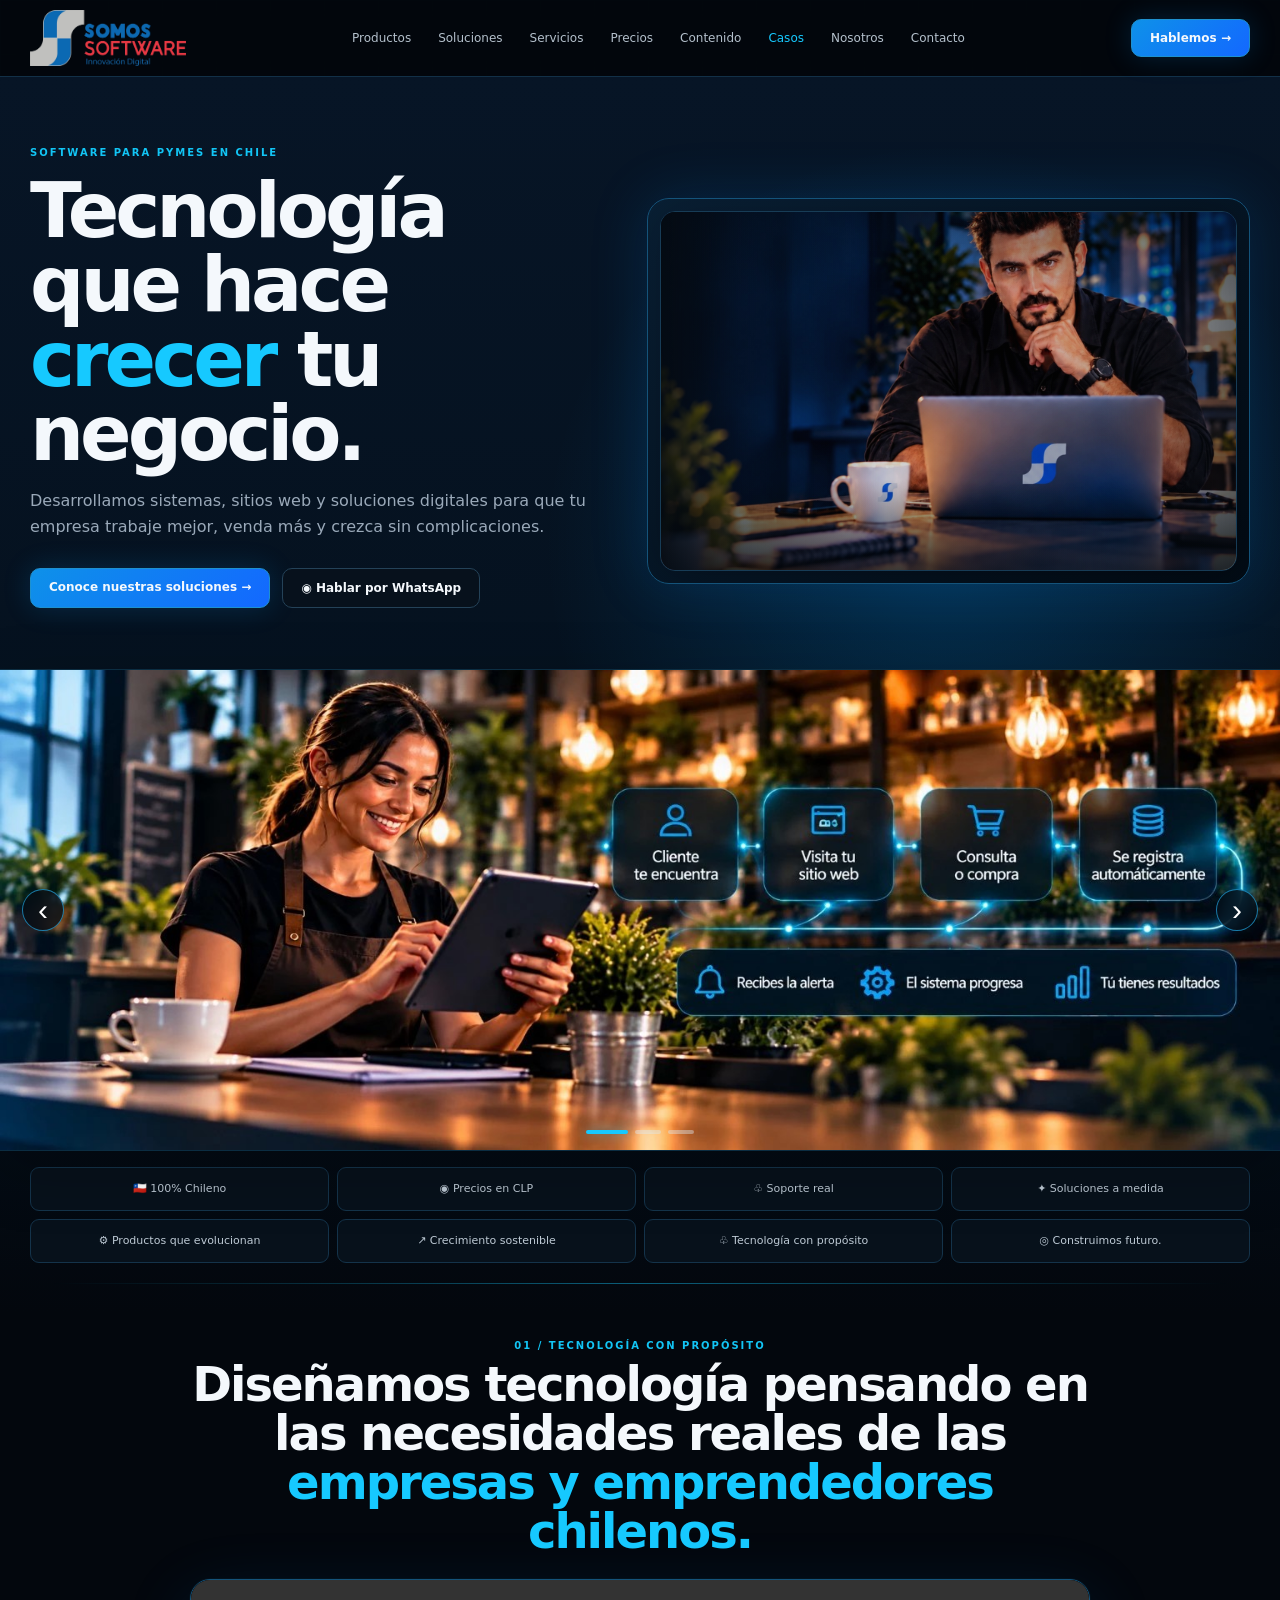
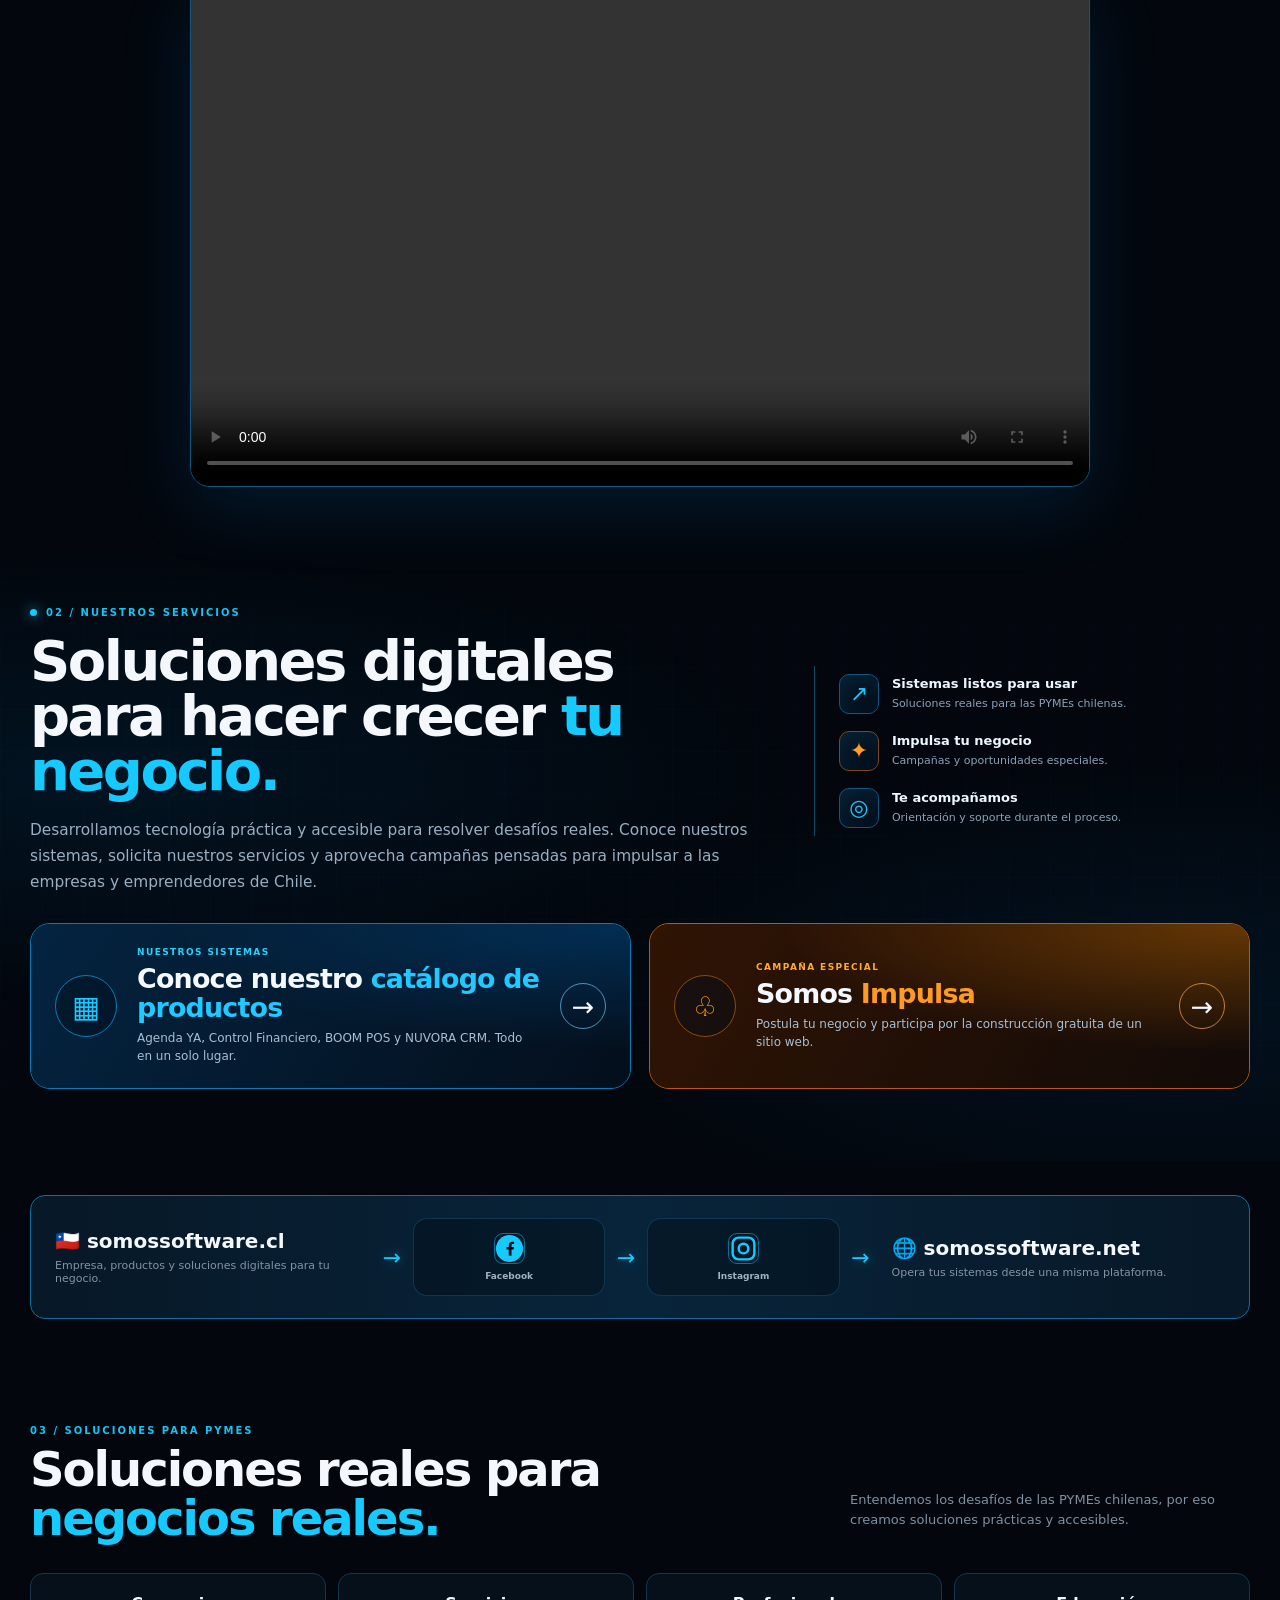
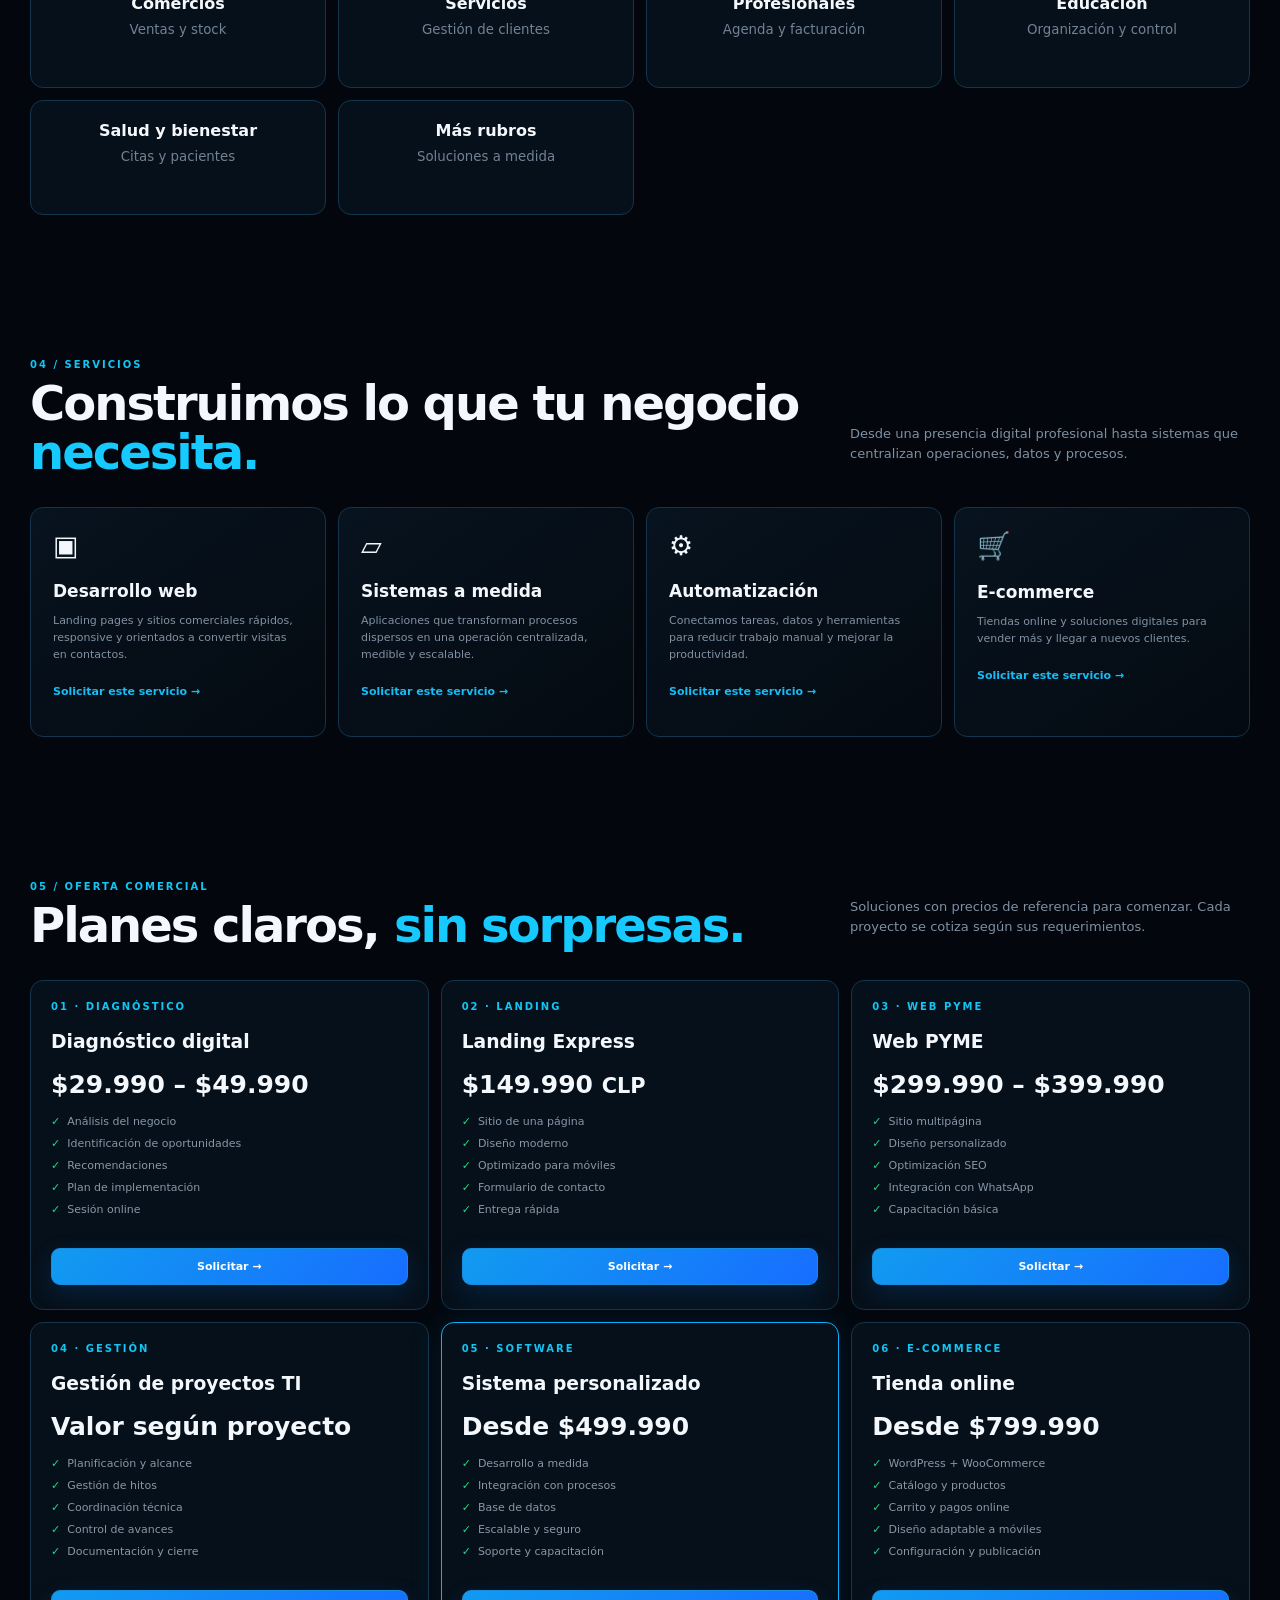
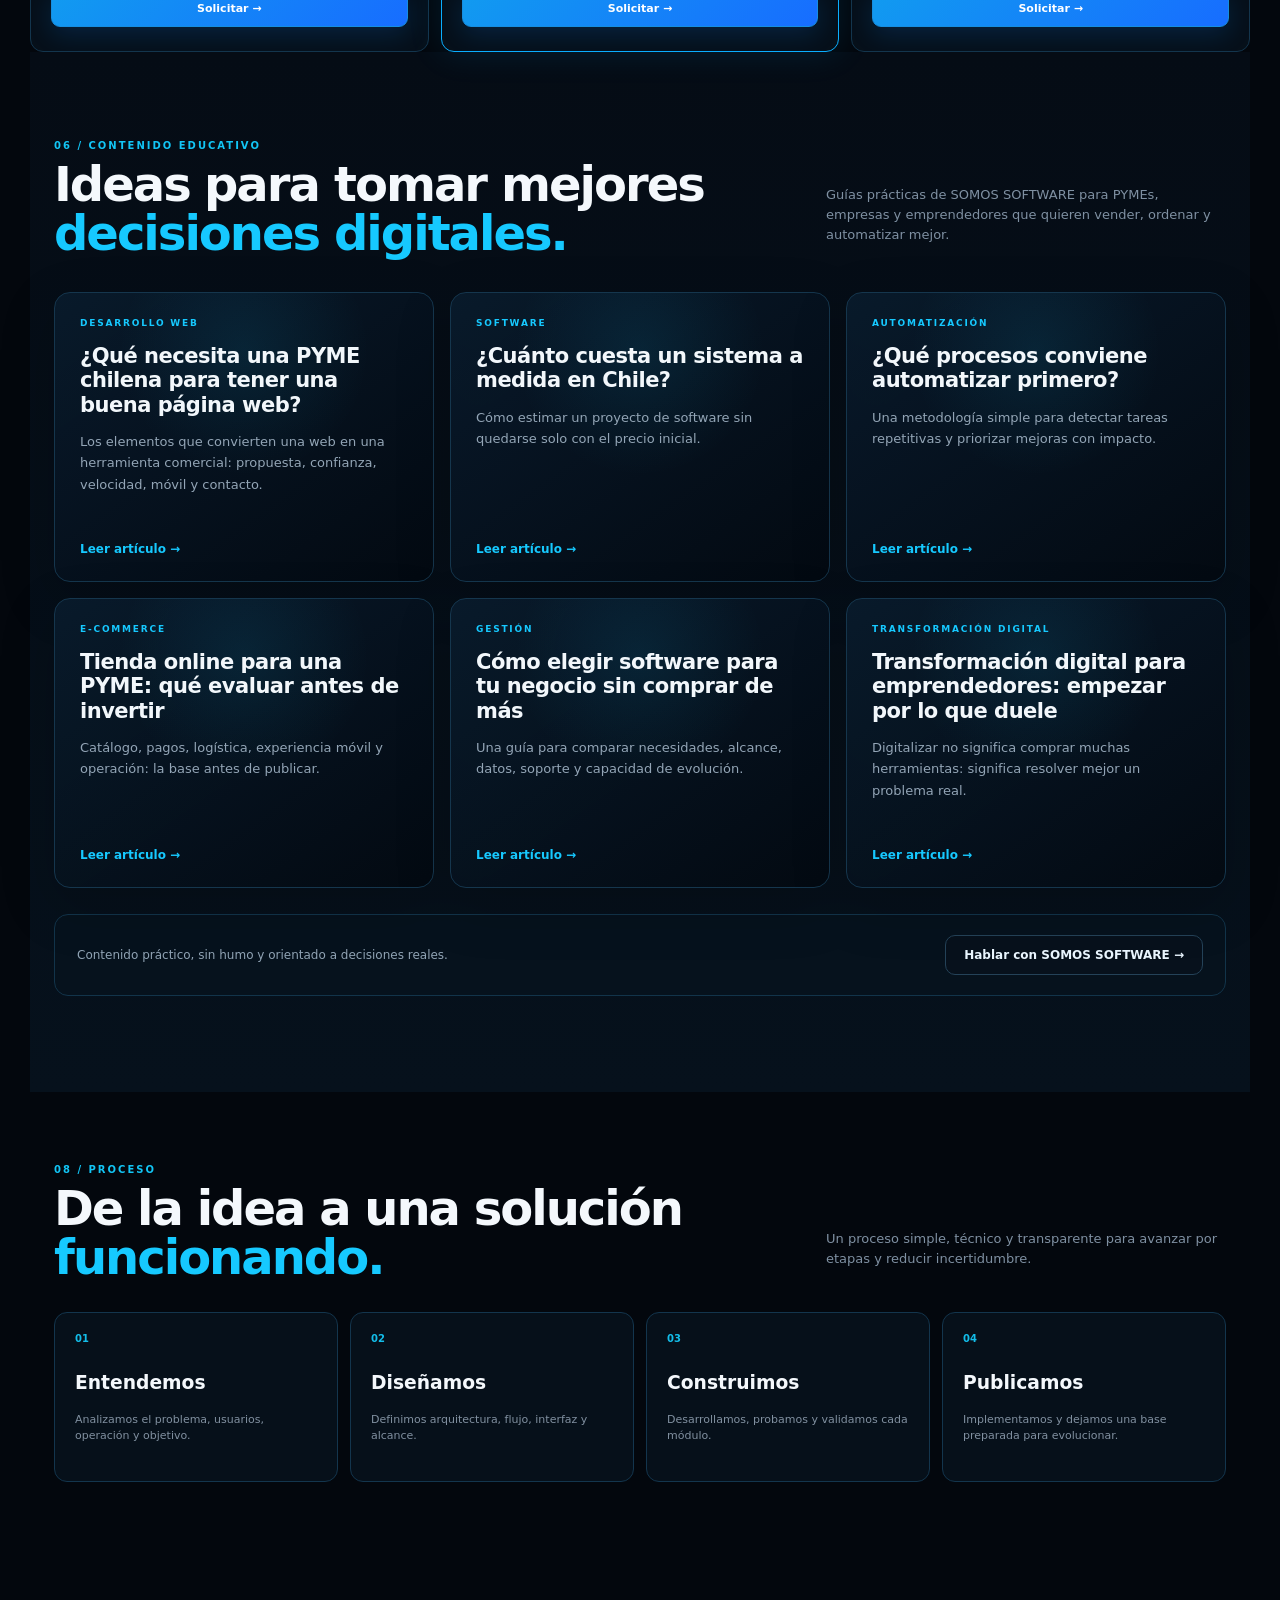
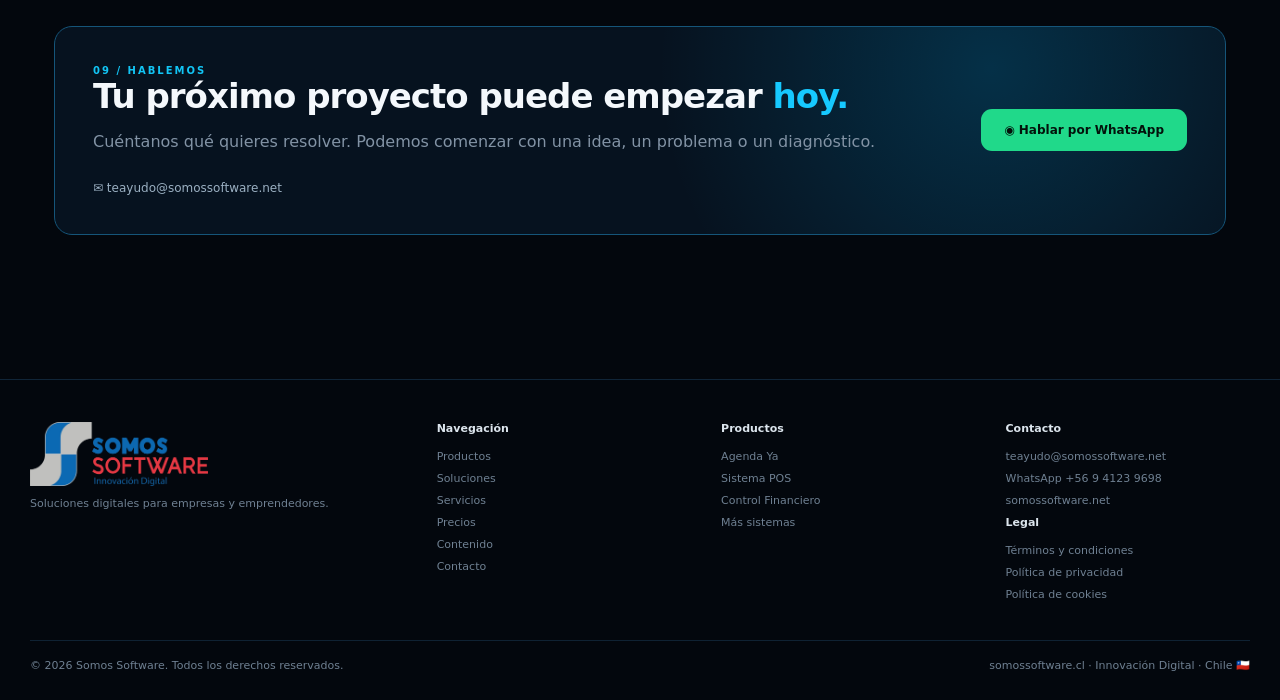
==== commit da35c5f8: "favi-icons" ====
--- a/index.html
+++ b/index.html
@@ -21,7 +21,13 @@
 <meta name="twitter:title" content="SOMOS SOFTWARE | Tecnología que hace crecer tu negocio">
 <meta name="twitter:description" content="Soluciones digitales para PYMEs y empresas en Chile: web, software a medida, automatización y e-commerce.">
 <meta name="twitter:image" content="https://somossoftware.cl/hero-somos-software.jpg">
-<link rel="icon" href="logo-somos-software.png" type="image/png">
+<link rel="icon" href="/favicon.ico" sizes="any">
+<link rel="icon" type="image/png" sizes="16x16" href="/favicon-16x16.png">
+<link rel="icon" type="image/png" sizes="32x32" href="/favicon-32x32.png">
+<link rel="apple-touch-icon" sizes="180x180" href="/apple-touch-icon.png">
+<link rel="icon" type="image/png" sizes="192x192" href="/android-chrome-192x192.png">
+<link rel="icon" type="image/png" sizes="512x512" href="/android-chrome-512x512.png">
+<meta name="msapplication-TileColor" content="#ffffff">
 <title>SOMOS SOFTWARE | Desarrollo Web, Sistemas y Software a Medida en Chile</title>
 <link rel="stylesheet" href="style.css">
 
